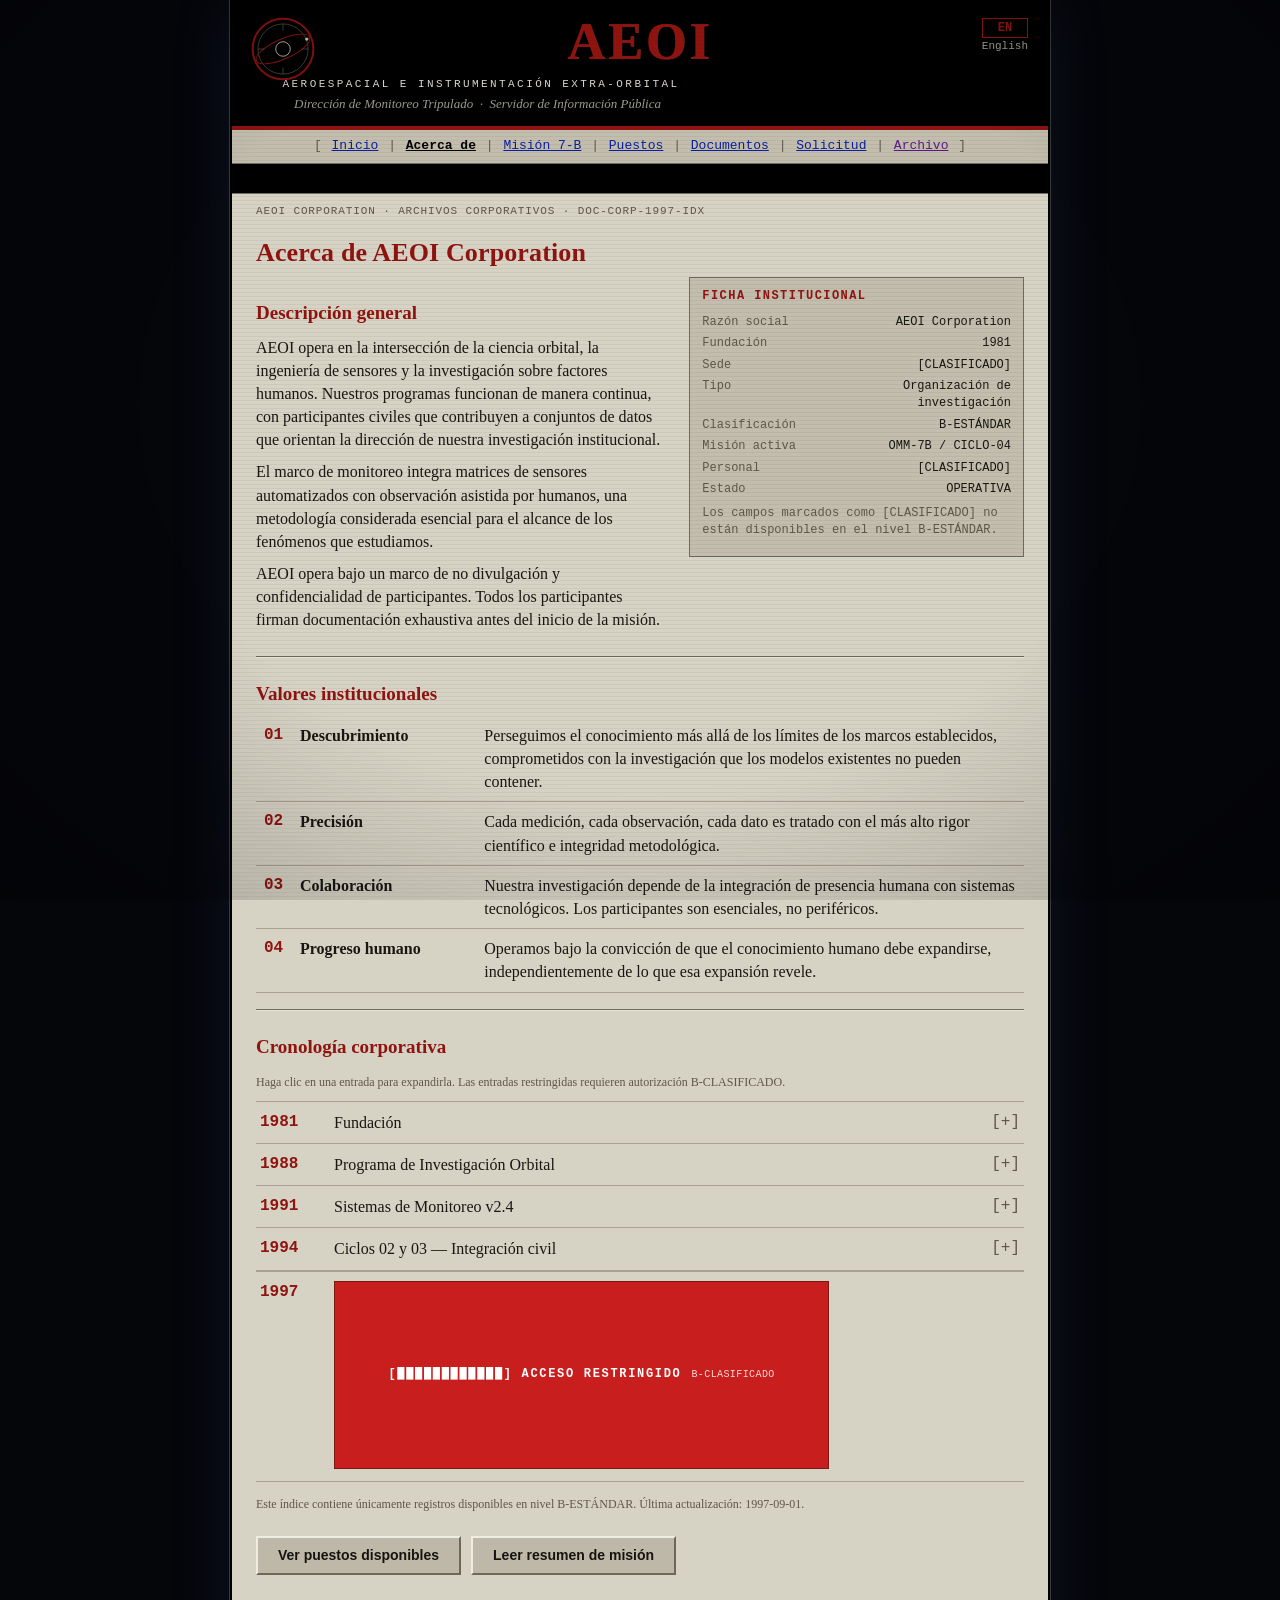
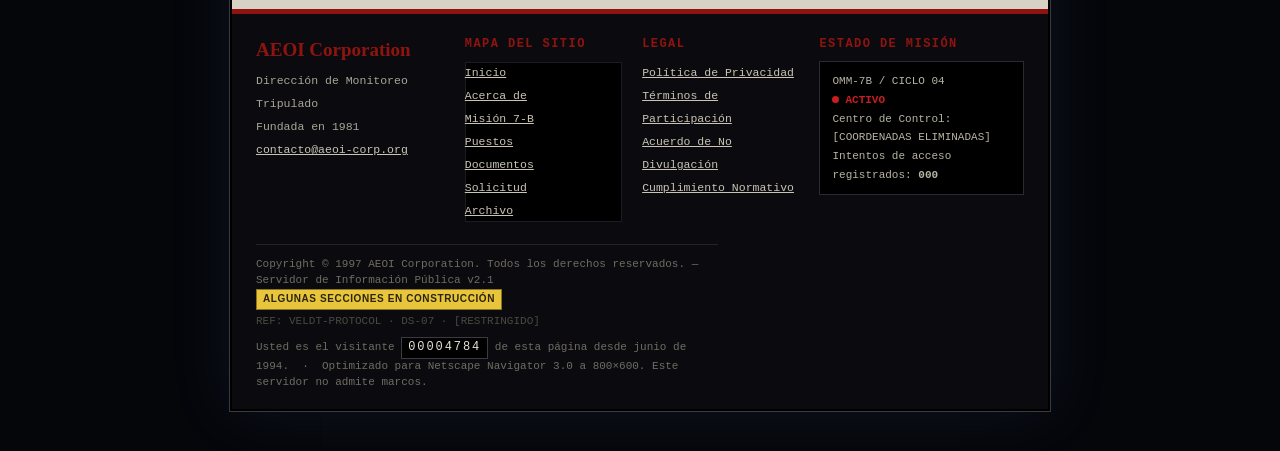
==== acerca.html @ 05a88777 "pagina aeoi" ====
<!DOCTYPE html>
<!--
  AEOI SERVIDOR DE INFORMACIÓN PÚBLICA
  raíz del documento: /public_html/acerca.html
  responsable: webmaster@aeoi-corp.org
  rev 4.2 — 01/09/97

  NOTA AL RESPONSABLE: el árbol /archive/ sigue siendo legible para todos.
  Debía retirarse con la rev 3.9. Nadie lo ha retirado.
  No lo retiren. — R.K.
-->
<html lang="es">
<head>
<meta charset="utf-8">
<meta name="viewport" content="width=device-width,initial-scale=1">
<title>AEOI — Acerca de AEOI Corporation</title>
<link rel="stylesheet" href="css/style.css">
</head>
<body>
<div id="glass"></div>

<div id="doc">

  <!-- ===================== CABECERA ===================== -->
  <div id="masthead">
    <div class="stars"></div>
    <svg id="seal" viewBox="0 0 100 100" aria-hidden="true">
      <circle cx="50" cy="50" r="46" fill="none" stroke="#8f1410" stroke-width="3"/>
      <circle cx="50" cy="50" r="38" fill="none" stroke="#6a6558" stroke-width="1"/>
      <ellipse cx="50" cy="50" rx="44" ry="15" fill="none" stroke="#8f1410"
               stroke-width="1.4" transform="rotate(-24 50 50)"/>
      <circle cx="50" cy="50" r="11" fill="none" stroke="#c8c3b4" stroke-width="1.4"/>
      <circle cx="86" cy="35" r="2.6" fill="#c8c3b4"/>
      <path d="M50 12 L50 22 M50 78 L50 88 M12 50 L22 50 M78 50 L88 50"
            stroke="#6a6558" stroke-width="1"/>
    </svg>
    <a id="lang" href="#" title="Versión en inglés"><b>EN</b>English</a>
    <h1 id="wordmark"><a href="index.html">AEOI</a></h1>
    <p id="expand">AEROESPACIAL E INSTRUMENTACIÓN EXTRA-ORBITAL</p>
    <p id="sub">Dirección de Monitoreo Tripulado &nbsp;·&nbsp; Servidor de Información Pública</p>
  </div>

  <!-- ===================== NAV ===================== -->
  <div id="nav">
    [ <a href="index.html">Inicio</a> |
      <a href="acerca.html">Acerca&nbsp;de</a> |
      <a href="mision.html">Misión&nbsp;7-B</a> |
      <a href="puestos.html">Puestos</a> |
      <a href="documentos.html">Documentos</a> |
      <a href="solicitud.html">Solicitud</a> |
      <a href="archivo.html" class="seen">Archivo</a> ]
  </div>

  <!-- ===================== ANUNCIOS ===================== -->
  <div id="announce"><span>
    <span class="new">*** NUEVO ***</span>
    &nbsp; CICLO DE RECLUTAMIENTO 04 ABIERTO — QUEDAN DOS (2) PLAZAS —
    CIERRE DE SOLICITUDES PRÓXIMO — CONSULTE PUESTOS PARA MÁS DETALLES &nbsp;&nbsp; ///
    &nbsp; AVISO DE PERSONAL: TODOS LOS PARTICIPANTES DEL CICLO 03 DEBEN PRESENTARSE A LA
    EVALUACIÓN POSTERIOR A LA MISIÓN. LA ASISTENCIA NO ES OPCIONAL. &nbsp;&nbsp; ///
    &nbsp; RESUMEN DE MISIÓN OMM-7B DISPONIBLE &nbsp;&nbsp; ///
  </span></div>

  <div class="pageid">AEOI Corporation · Archivos corporativos · DOC-CORP-1997-IDX</div>

  <div class="pad">

  <h2>Acerca de AEOI Corporation</h2>

  <div class="cols split">
    <div>
      <h3>Descripción general</h3>
      <p>
        AEOI opera en la intersección de la ciencia orbital, la ingeniería de sensores y la
        investigación sobre factores humanos. Nuestros programas funcionan de manera continua,
        con participantes civiles que contribuyen a conjuntos de datos que orientan la
        dirección de nuestra investigación institucional.
      </p>
      <p>
        El marco de monitoreo integra matrices de sensores automatizados con observación
        asistida por humanos, una metodología considerada esencial para el alcance de los
        fenómenos que estudiamos.
      </p>
      <p>
        AEOI opera bajo un marco de no divulgación y confidencialidad de participantes. Todos
        los participantes firman documentación exhaustiva antes del inicio de la misión.
      </p>
    </div>
    <div>
      <div class="ficha">
        <h4>Ficha institucional</h4>
        <dl>
          <dt>Razón social</dt><dd>AEOI Corporation</dd>
          <dt>Fundación</dt><dd>1981</dd>
          <dt>Sede</dt><dd><span class="cens" data-real="Base Ksite 4, Antártida">[CLASIFICADO]</span></dd>
          <dt>Tipo</dt><dd>Organización de investigación</dd>
          <dt>Clasificación</dt><dd>B-ESTÁNDAR</dd>
          <dt>Misión activa</dt><dd>OMM-7B / CICLO-04</dd>
          <dt>Personal</dt><dd><span class="cens" data-real="211 — 4 no localizados">[CLASIFICADO]</span></dd>
          <dt>Estado</dt><dd>OPERATIVA</dd>
        </dl>
        <p><small>Los campos marcados como [CLASIFICADO] no están disponibles en el nivel B-ESTÁNDAR.</small></p>
      </div>
    </div>
  </div>

  <hr>

  <h3>Valores institucionales</h3>
  <table class="vals">
    <tr><td class="n">01</td><td class="t">Descubrimiento</td><td>Perseguimos el conocimiento más allá de los límites de los marcos establecidos, comprometidos con la investigación que los modelos existentes no pueden contener.</td></tr>
    <tr><td class="n">02</td><td class="t">Precisión</td><td>Cada medición, cada observación, cada dato es tratado con el más alto rigor científico e integridad metodológica.</td></tr>
    <tr><td class="n">03</td><td class="t">Colaboración</td><td>Nuestra investigación depende de la integración de presencia humana con sistemas tecnológicos. Los participantes son esenciales, no periféricos.</td></tr>
    <tr><td class="n">04</td><td class="t">Progreso humano</td><td>Operamos bajo la convicción de que el conocimiento humano debe expandirse, independientemente de lo que esa expansión revele.</td></tr>
  </table>

  <hr>

  <h3>Cronología corporativa</h3>
  <p><small>Haga clic en una entrada para expandirla. Las entradas restringidas requieren autorización B-CLASIFICADO.</small></p>

  <details class="tl">
    <summary><span class="yr">1981</span><span>Fundación</span><span class="tg"></span></summary>
    <div class="tx">AEOI Corporation establecida. Mandato inicial de monitoreo orbital aprobado. Marco de investigación desarrollado en colaboración con asesores institucionales. Primer sitio de control en tierra operativo.</div>
  </details>
  <details class="tl">
    <summary><span class="yr">1988</span><span>Programa de Investigación Orbital</span><span class="tg"></span></summary>
    <div class="tx">Lanzamiento de la iniciativa de monitoreo OTB continuo. Primera cohorte civil integrada al protocolo de misión. Inicio de la recopilación de datos. Resultados considerados satisfactorios por la supervisión institucional.</div>
  </details>
  <details class="tl">
    <summary><span class="yr">1991</span><span>Sistemas de Monitoreo v2.4</span><span class="tg"></span></summary>
    <div class="tx">Despliegue de la matriz de sensores AEOI v2.4. Rango de observación extendido. Infraestructura de control en tierra ampliada a un segundo sitio. Clasificación: [UBICACIÓN ELIMINADA].</div>
  </details>
  <details class="tl">
    <summary><span class="yr">1994</span><span>Ciclos 02 y 03 — Integración civil</span><span class="tg"></span></summary>
    <div class="tx">Expansión del programa civil. Incorporación de nuevos operadores. Los datos de los Ciclos 02–03 están clasificados bajo la Cláusula 7 del Acuerdo de No Divulgación. Ver Apéndice D — distribución restringida. Evaluación posterior a la misión: <span class="rd" data-r="pendiente">&#9608;&#9608;&#9608;&#9608;&#9608;&#9608;&#9608;&#9608;&#9608;</span>.</div>
  </details>

  <!-- EGG 1: bloque 1997 — mantener presionado 2s -->
  <div class="tl y97">
    <span class="yr">1997</span>
    <div id="egg-1997" role="button" tabindex="0" aria-expanded="false" aria-label="Entrada 1997, acceso restringido. Mantenga presionado para intentar leer.">
      <div class="leak">
        <b>Proyecto DISSONANCE — Fase 1 completa.</b>
        &#9608;&#9608;&#9608;&#9608;&#9608;&#9608;&#9608;&#9608;&#9608;&#9608;&#9608;&#9608; Protocolo de adquisición de participantes aprobado
        para el Ciclo 04. Los sujetos del Ciclo 03 &#9608;&#9608;&#9608;&#9608;&#9608;&#9608;&#9608;&#9608;&#9608;&#9608;
        no &#9608;&#9608;&#9608;&#9608;&#9608;&#9608;. El Canal B &#9608;&#9608;&#9608;&#9608; respuesta a las 04:17.
        Los materiales públicos deben seguir describiendo &#9608;&#9608;&#9608;&#9608;&#9608;&#9608;&#9608;&#9608;&#9608;&#9608;&#9608;&#9608;&#9608;&#9608;.
        <span class="muted">[Archivo cifrado — recuperación parcial — Nivel de autorización 5 requerido]</span><br>
        <a href="#" id="leak-link">[Ver documento filtrado &rarr;]</a>
      </div>
      <span class="hint">MANTENGA PRESIONADO PARA SOLICITAR LECTURA</span>
      <div class="bar97" aria-hidden="true">
        [&#9608;&#9608;&#9608;&#9608;&#9608;&#9608;&#9608;&#9608;&#9608;&#9608;&#9608;&#9608;] ACCESO RESTRINGIDO
        <small>B-CLASIFICADO</small>
        <span class="progress97"></span>
      </div>
    </div>
  </div>

  <p><small>Este índice contiene únicamente registros disponibles en nivel B-ESTÁNDAR. Última actualización: 1997-09-01.</small></p>

  <p style="margin-top:18px">
    <a class="btn" href="puestos.html">Ver puestos disponibles</a>
    <a class="btn" href="mision.html">Leer resumen de misión</a>
  </p>

  </div><!-- /pad -->

  <!-- ===================== PIE ===================== -->
  <div id="foot">
    <div class="fcols">
      <div>
        <p class="brand">AEOI Corporation</p>
        <ul>
          <li>Dirección de Monitoreo Tripulado</li>
          <li>Fundada en 1981</li>
          <li><a href="solicitud.html">contacto@aeoi-corp.org</a></li>
        </ul>
      </div>
      <div class="fmap">
        <h4>Mapa del sitio</h4>
        <canvas id="eyes" aria-hidden="true"></canvas>
        <ul>
          <li><a href="index.html">Inicio</a></li>
          <li><a href="acerca.html">Acerca de</a></li>
          <li><a href="mision.html">Misión 7-B</a></li>
          <li><a href="puestos.html">Puestos</a></li>
          <li><a href="documentos.html">Documentos</a></li>
          <li><a href="solicitud.html">Solicitud</a></li>
          <li><a href="archivo.html">Archivo</a></li>
        </ul>
      </div>
      <div>
        <h4>Legal</h4>
        <ul>
          <li><a href="#" class="dead">Política de Privacidad</a></li>
          <li><a href="#" class="dead">Términos de Participación</a></li>
          <li><a href="#" class="dead">Acuerdo de No Divulgación</a></li>
          <li><a href="#" class="dead">Cumplimiento Normativo</a></li>
        </ul>
      </div>
      <div>
        <h4>Estado de misión</h4>
        <div class="statusbox">
          OMM-7B / CICLO 04<br>
          <span class="live">ACTIVO</span><br>
          Centro de Control:<br>
          <span class="cens" data-real="76°12'S 168°21'E">[COORDENADAS ELIMINADAS]</span><br>
          Intentos de acceso registrados: <b data-attempts>000</b>
        </div>
      </div>
    </div>
    <p class="copy">Copyright &copy; 1997 AEOI Corporation. Todos los derechos reservados. — Servidor de Información Pública v2.1
      &nbsp;<span class="construction">ALGUNAS SECCIONES EN CONSTRUCCIÓN</span></p>
    <p class="ref"><span class="cens" data-real="REF: VELDT-PROTOCOL · SUBJECT-CONTAINMENT-BREACH">REF: VELDT-PROTOCOL · DS-07 · [RESTRINGIDO]</span></p>
    <p class="vis">Usted es el visitante <span id="counter">00000000</span> de esta página desde junio de 1994.
      &nbsp;·&nbsp; Optimizado para Netscape Navigator 3.0 a 800&times;600. Este servidor no admite marcos.</p>
  </div>

</div><!-- /doc -->

<div id="toast" role="status"></div>
<div id="modal" role="dialog" aria-modal="true" aria-label="Documento filtrado">
  <div class="term">
    <a href="#" class="close" aria-label="Cerrar">[X] CERRAR</a>
    <div class="hdr">/archive/memo_ds07_frag.txt — RECUPERACIÓN 41% — DISTRIBUCIÓN NIVEL 5</div>
    MEMORANDO INTERNO<br>
    DE: &nbsp;&nbsp;&nbsp;Dir. R.K.<br>
    PARA: &nbsp;Supervisión OMM-7B<br>
    ASUNTO: Ciclo 03 — cierre / DISSONANCE F1<br>
    FECHA: &nbsp;1997-<span class="warn">&#9608;&#9608;-&#9608;&#9608;</span><br><br>
    1. La Fase 1 de DISSONANCE concluyó el 1994-11-04 a las 04:17 UTC. El Canal B respondió.
    Repito: <span class="warn">respondió</span>. La grabación de voz del operador se corta a las 04:18:20.<br><br>
    2. Ningún participante del Ciclo 03 completó la evaluación posterior a la misión.
    &#9608;&#9608;&#9608;&#9608;&#9608;&#9608;&#9608;&#9608;&#9608;&#9608;&#9608;&#9608;&#9608;&#9608;
    Ver subject_observation_log.txt (17.4M y creciendo).<br><br>
    3. Se aprueba el Protocolo de Adquisición de Participantes para el Ciclo 04. Los materiales
    públicos deben seguir describiendo el puesto como "monitoreo". No mencionar la Fase 04
    fuera de la sesión informativa.<br><br>
    4. Retirar el Suplemento B (TN-1997-047) del servidor público.
    &#9608;&#9608;&#9608;&#9608;&#9608;&#9608;&#9608;&#9608; no ha sido retirado. Nadie lo ha retirado.
    <span class="bad">No lo retiren.</span><br><br>
    5. <span class="bad">&#9608;&#9608;&#9608;&#9608;&#9608;&#9608;&#9608;&#9608;&#9608;&#9608;&#9608;&#9608;&#9608;&#9608;&#9608;&#9608;&#9608;&#9608;&#9608;&#9608;&#9608;&#9608;&#9608;&#9608;&#9608;&#9608;&#9608;&#9608; sigue acercándose.</span><br><br>
    — [FIN DEL FRAGMENTO RECUPERADO]<br>
    <span class="warn">ESTE INTENTO DE ACCESO HA SIDO REGISTRADO.</span><br>
    &gt;&nbsp;<span class="cur">&nbsp;</span>
  </div>
</div>

<script src="js/site.js"></script>
<script src="js/eggs.js"></script>
</body>
</html>
---- css/style.css ----
/* ============================================================
   AEOI SERVIDOR PÚBLICO — HOJA DE ESTILO
   sin webfonts. pilas del sistema. de eso se trata.
   ============================================================ */

:root{
  --void:#05060a;
  --paper:#d6d2c4;        /* manila envejecido, no blanco */
  --paper-dark:#c2bdad;
  --ink:#191712;
  --rule:#6e6a5c;
  --red:#8f1410;          /* rojo agencia, desteñido */
  --red-hot:#c81e1e;      /* rojo censura (eggs) */
  --link:#0a1f9c;
  --visited:#5a1a86;
  --phos:#37e05f;         /* fósforo */
  --phos-dim:#1c7a33;
  --ok:#2a7a2f;
}

*{box-sizing:border-box}
html{background:var(--void);scroll-behavior:smooth}

body{
  margin:0;padding:0 0 40px;
  font-family:"Times New Roman",Times,serif;
  font-size:16px;line-height:1.45;color:var(--ink);
  background-color:#05060a;
  background-image:
    radial-gradient(1px 1px at 17px 23px,#c9d4ff 40%,transparent 41%),
    radial-gradient(1px 1px at 83px 67px,#ffffff 40%,transparent 41%),
    radial-gradient(1px 1px at 131px 11px,#9fb0e8 40%,transparent 41%),
    radial-gradient(1px 1px at 47px 149px,#ffffff 40%,transparent 41%),
    radial-gradient(1px 1px at 168px 121px,#8ea0d4 40%,transparent 41%),
    radial-gradient(1px 1px at 5px 97px,#e8eeff 40%,transparent 41%);
  background-size:192px 192px;
}

/* --- vidrio CRT sobre todo ------------------------------- */
#glass{
  position:fixed;inset:0;pointer-events:none;z-index:9999;
  background:repeating-linear-gradient(to bottom,
    rgba(0,0,0,.045) 0px,rgba(0,0,0,.045) 1px,transparent 1px,transparent 4px);
}
#glass:after{
  content:"";position:absolute;inset:0;
  background:radial-gradient(ellipse at 50% 45%,
    transparent 55%,rgba(0,0,0,.14) 85%,rgba(0,0,0,.32) 100%);
}

/* --- el documento ---------------------------------------- */
#doc{
  width:820px;max-width:100%;margin:0 auto;
  background:var(--paper);
  border-left:2px solid #000;border-right:2px solid #000;border-bottom:2px solid #000;
  box-shadow:0 0 0 1px #3a3a3a,0 0 60px rgba(120,150,255,.10);
}
.pad{padding:0 24px}

/* --- cabecera -------------------------------------------- */
#masthead{
  background:#000;color:#fff;text-align:center;
  padding:16px 18px 12px;border-bottom:4px solid var(--red);
  position:relative;overflow:hidden;
}
#masthead .stars{
  position:absolute;inset:0;opacity:.55;
  background-image:
    radial-gradient(1px 1px at 30px 18px,#fff 40%,transparent 41%),
    radial-gradient(1px 1px at 110px 52px,#cdd8ff 40%,transparent 41%),
    radial-gradient(1px 1px at 200px 10px,#fff 40%,transparent 41%),
    radial-gradient(1px 1px at 260px 70px,#9fb0e8 40%,transparent 41%);
  background-size:300px 96px;
}
#wordmark{
  position:relative;font-family:"Times New Roman",Times,serif;
  font-weight:bold;font-size:52px;letter-spacing:.06em;color:var(--red);
  text-shadow:1px 0 0 rgba(255,80,60,.45);margin:0;line-height:1;
}
#wordmark a{color:inherit;text-decoration:none}
#wordmark a:hover{background:none}
#expand{
  position:relative;font-family:"Courier New",Courier,monospace;
  font-size:11px;letter-spacing:.22em;color:#dcd8cc;margin:9px 0 2px;
}
#sub{position:relative;font-size:13px;font-style:italic;color:#9d9a90;margin:0}
#seal{position:absolute;left:18px;top:16px;width:66px;height:66px;opacity:.92}
#lang{
  position:absolute;right:20px;top:18px;
  font-family:"Courier New",monospace;font-size:11px;line-height:1.2;
  color:#9d9a90;text-decoration:none;text-align:center;
}
#lang b{
  display:block;border:1px solid var(--red);color:var(--red);
  padding:2px 6px;margin-bottom:2px;font-size:12px;
}
#lang:hover{background:none;color:#dcd8cc}

/* --- nav ------------------------------------------------- */
#nav{
  position:sticky;top:0;z-index:50;
  background:var(--paper-dark);border-bottom:1px solid var(--rule);
  padding:7px 22px;font-family:"Courier New",Courier,monospace;
  font-size:13px;text-align:center;color:#5d5849;
}
#nav a{margin:0 2px}
#nav a.here{color:#000;font-weight:bold;background:none}

a{color:var(--link);text-decoration:underline}
a:visited{color:var(--visited)}
a:hover{background:#fffbc8;color:#000}
a:focus-visible{outline:2px solid #000;outline-offset:1px}
a.seen{color:var(--visited)}

/* --- franja de anuncios ---------------------------------- */
#announce{
  background:#000;color:#f4f0e2;
  font-family:"Courier New",Courier,monospace;font-size:12.5px;
  padding:5px 0;border-bottom:1px solid var(--rule);
  white-space:nowrap;overflow:hidden;
}
#announce span{display:inline-block;padding-left:100%;animation:crawl 38s linear infinite}
@keyframes crawl{to{transform:translateX(-100%)}}
.new{color:#ff3b2f;font-weight:bold;font-family:Arial,sans-serif;animation:blink 1.1s steps(1) infinite}
@keyframes blink{50%{opacity:0}}

/* --- identificador de página ----------------------------- */
.pageid{
  font-family:"Courier New",monospace;font-size:11px;letter-spacing:.08em;
  color:#5d5849;padding:10px 24px 0;text-transform:uppercase;
}

/* --- tipografía ------------------------------------------ */
h2{font-size:26px;color:var(--red);margin:14px 0 6px;letter-spacing:.005em;font-weight:bold}
h3{font-size:19px;margin:22px 0 4px;color:var(--red)}
h4{
  font-family:"Courier New",monospace;font-size:12px;letter-spacing:.12em;
  margin:18px 0 6px;color:#2c2822;text-transform:uppercase;
}
p{margin:.55em 0;max-width:70ch}
hr{border:0;border-top:1px solid var(--rule);border-bottom:1px solid #e6e2d4;margin:16px 0}
small{font-size:12px;color:#5d5849}
.mono{font-family:"Courier New",Courier,monospace}
.muted{color:#5d5849}
em.note{color:#4c4840}

ul.dot{list-style:none;padding-left:4px;margin:.5em 0}
ul.dot li{padding-left:18px;position:relative;margin:.22em 0;max-width:62ch}
ul.dot li:before{
  content:"";position:absolute;left:2px;top:.52em;width:7px;height:7px;
  background:var(--red);box-shadow:1px 1px 0 #7a7565;
}
ol.num{list-style:none;padding:0;margin:.5em 0;counter-reset:n}
ol.num li{counter-increment:n;padding-left:34px;position:relative;margin:.3em 0;max-width:62ch}
ol.num li:before{
  content:counter(n,decimal-leading-zero) ".";position:absolute;left:0;
  font-family:"Courier New",monospace;color:var(--red);font-weight:bold;
}

/* --- figura ---------------------------------------------- */
figure{margin:14px 0;text-align:center}
figure .frame{display:inline-block;border:2px inset #8b8677;background:#000;padding:2px;max-width:100%}
figcaption{font-size:11.5px;font-style:italic;color:#4c4840;margin-top:4px;max-width:56ch;margin-left:auto;margin-right:auto}
.dither{position:relative;display:block;line-height:0}
.dither:after{
  content:"";position:absolute;inset:0;
  background:repeating-linear-gradient(to bottom,rgba(0,0,0,.10) 0 1px,transparent 1px 2px);
}
.dither svg{max-width:100%;height:auto}
.broken{
  display:inline-block;border:2px inset #8b8677;background:var(--paper-dark);
  padding:10px 12px;font-family:Arial,sans-serif;font-size:11px;color:#4c4840;text-align:left;
}
.broken b{display:block;font-size:13px;color:#6d3030;margin-bottom:3px}

/* --- tablas de datos ------------------------------------- */
.tscroll{overflow-x:auto;margin:10px 0}
.tscroll table.data{margin:0}
table.data{
  border-collapse:collapse;width:100%;
  font-family:"Courier New",Courier,monospace;font-size:12.5px;margin:10px 0;
}
table.data th{
  background:#b3ae9d;text-align:left;padding:4px 7px;
  border:1px solid var(--rule);font-weight:bold;color:#231f19;
}
table.data td{padding:4px 7px;border:1px solid #a8a292;vertical-align:top}
table.data tr:nth-child(even) td{background:#cfcabb}
td.k{width:38%;color:#4c4840}
.lock{color:#7a1a14;font-weight:bold}
.open{color:var(--ok)}
table.data tr[data-restricted] td:first-child{cursor:not-allowed}
table.data tr[data-restricted]:hover td{background:#c9c2ad}

/* --- fichas / grids -------------------------------------- */
.stats{display:grid;grid-template-columns:repeat(3,1fr);gap:8px;margin:12px 0}
.stats div{
  border:1px solid var(--rule);background:var(--paper-dark);padding:8px 10px;
  font-family:"Courier New",monospace;font-size:12.5px;
}
.stats b{display:block;font-size:10px;letter-spacing:.12em;color:#5d5849;margin-bottom:3px}

.ficha{
  border:1px solid var(--rule);background:var(--paper-dark);padding:10px 12px;
  font-family:"Courier New",monospace;font-size:12px;
}
.ficha h4{margin:0 0 8px;color:var(--red)}
.ficha dl{margin:0;display:grid;grid-template-columns:auto 1fr;gap:4px 10px}
.ficha dt{color:#5d5849}
.ficha dd{margin:0;text-align:right}

.cols{display:flex;gap:24px;flex-wrap:wrap}
.cols>div{flex:1 1 300px;min-width:0}
.cols.split>div:first-child{flex:2 1 340px}

.box{
  border:1px solid var(--rule);background:var(--paper-dark);
  padding:10px 14px;margin:12px 0;
}
.box h4{margin-top:0}

table.vals{border-collapse:collapse;width:100%;margin:8px 0}
table.vals td{padding:8px 8px;border-bottom:1px solid #a8a292;vertical-align:top}
table.vals td.n{font-family:"Courier New",monospace;color:var(--red);font-weight:bold;width:36px}
table.vals td.t{font-weight:bold;width:24%}

/* --- puestos --------------------------------------------- */
.pos{border-top:1px solid var(--rule);padding-top:10px}
.pos .code{font-family:"Courier New",monospace;font-size:11px;color:#5d5849;letter-spacing:.08em}
.pos h3{margin:2px 0 0;font-family:Arial,Helvetica,sans-serif;font-size:16px;color:#2c2822;letter-spacing:.02em}
.pos .where{font-style:italic;color:#5d5849;margin:0 0 8px}

/* --- cronología ------------------------------------------ */
.tl{border-top:1px solid #a8a292}
.tl:last-of-type{border-bottom:1px solid #a8a292}
details.tl summary{
  list-style:none;cursor:pointer;display:grid;grid-template-columns:64px 1fr 34px;
  gap:10px;padding:9px 4px;align-items:center;
}
details.tl summary::-webkit-details-marker{display:none}
details.tl summary:hover{background:#cfcabb}
.tl .yr{font-family:"Courier New",monospace;font-weight:bold;color:var(--red)}
.tl .tg{font-family:"Courier New",monospace;color:#5d5849;text-align:right}
.tl .tg:before{content:"[+]"}
details[open].tl .tg:before{content:"[-]"}
details.tl .tx{padding:0 4px 12px 74px;max-width:66ch;color:#2c2822}
#tn summary{grid-template-columns:104px 1fr 34px}
#tn .tx{padding-left:4px}

/* --- terminal -------------------------------------------- */
.term{
  background:#020602;border:2px inset #4a4a42;padding:11px 13px;margin:14px 0;
  font-family:"Courier New",Courier,monospace;font-size:12.5px;color:var(--phos);
  line-height:1.5;text-shadow:0 0 5px rgba(55,224,95,.55);position:relative;overflow:hidden;
}
.term:after{
  content:"";position:absolute;inset:0;pointer-events:none;
  background:repeating-linear-gradient(to bottom,rgba(0,0,0,.30) 0 1px,transparent 1px 3px);
}
.term .hdr{color:var(--phos-dim);border-bottom:1px solid var(--phos-dim);padding-bottom:4px;margin-bottom:6px}
.term .warn{color:#ffd24a;text-shadow:0 0 5px rgba(255,210,74,.5)}
.term .bad{color:#ff5a4a;text-shadow:0 0 5px rgba(255,90,74,.5)}
.term a{color:var(--phos);position:relative;z-index:1}
.cur{background:var(--phos);color:#020602;animation:blink 1s steps(1) infinite}

/* --- redacción (hover filtra) ---------------------------- */
.rd{
  background:#191712;color:#191712;padding:0 2px;cursor:help;
  font-family:"Courier New",monospace;user-select:none;
}
.rd:hover{background:#3d2f2c;color:#a08d86}
.bar{background:#191712;color:#191712;padding:0 2px;font-family:"Courier New",monospace}

/* --- botón 90s ------------------------------------------- */
.btn{
  display:inline-block;font-family:Arial,Helvetica,sans-serif;font-size:14px;
  font-weight:bold;color:#161310;text-decoration:none;background:#bdb8a7;
  border-top:2px solid #efece1;border-left:2px solid #efece1;
  border-right:2px solid #6d6858;border-bottom:2px solid #6d6858;
  padding:7px 20px;margin:4px 6px 4px 0;cursor:pointer;
}
.btn:hover{background:#cfcabb;color:#161310}
.btn:active{
  border-top-color:#6d6858;border-left-color:#6d6858;
  border-right-color:#efece1;border-bottom-color:#efece1;
}
.btn.primary{background:var(--red);color:#fff;border-color:#c9483f #4e0b08 #4e0b08 #c9483f}
.btn.primary:hover{background:#a51913;color:#fff}

/* --- formulario ------------------------------------------ */
form fieldset{border:1px solid var(--rule);padding:10px 14px 14px;margin:14px 0}
form legend{
  font-family:"Courier New",monospace;font-size:11.5px;letter-spacing:.1em;
  color:var(--red);font-weight:bold;padding:0 6px;
}
.fgrid{display:grid;grid-template-columns:1fr 1fr;gap:12px 18px}
.field{display:flex;flex-direction:column;gap:3px}
.field.full{grid-column:1/-1}
label.lbl{font-family:"Courier New",monospace;font-size:10.5px;letter-spacing:.08em;color:#5d5849;text-transform:uppercase}
input[type=text],input[type=email],input[type=number],input[type=tel],textarea,select{
  font-family:"Courier New",monospace;font-size:13px;color:var(--ink);
  background:#e6e2d4;border:2px inset #8b8677;padding:5px 7px;width:100%;
}
textarea{min-height:90px;resize:vertical}
input:focus,textarea:focus{outline:2px solid var(--red);outline-offset:0}
.choice{display:flex;gap:16px;flex-wrap:wrap}
.choice label{display:flex;align-items:center;gap:6px;font-size:14px;cursor:pointer}
.poscard{
  display:block;border:1px solid var(--rule);background:var(--paper-dark);padding:8px 10px;cursor:pointer;
}
.poscard input{margin-right:6px}
.poscard b{display:block}
.poscard small{font-family:"Courier New",monospace}
.poscard:has(input:checked){outline:2px solid var(--red)}
.agree{display:flex;gap:8px;align-items:flex-start;margin:8px 0;font-size:14px;max-width:70ch}
.agree input{margin-top:4px}
.ferr{color:var(--red-hot);font-family:"Courier New",monospace;font-size:12px;margin:8px 0;display:none}
.ferr.show{display:block}

/* --- pie ------------------------------------------------- */
#foot{
  background:#0b0b0f;color:#a9a597;border-top:5px solid var(--red);
  margin-top:30px;padding:22px 24px 18px;font-size:12px;
}
.fcols{display:grid;grid-template-columns:1.2fr 1fr 1fr 1.3fr;gap:20px}
#foot h4{color:var(--red);margin:0 0 8px}
#foot .brand{font-size:19px;font-weight:bold;color:var(--red);margin:0 0 6px}
#foot a{color:#c9c4b4}
#foot a:hover{background:#2a2a30;color:#fff}
#foot ul{list-style:none;padding:0;margin:0;font-family:"Courier New",monospace;font-size:11.5px;line-height:2}
.fmap{position:relative;min-height:120px}
.fmap ul{position:relative;z-index:1;padding:6px 8px}
.fmap ul a{color:#8f8b7d}
.fmap ul a:hover{background:none;color:#fff}
#eyes{
  position:absolute;left:0;top:26px;width:100%;height:calc(100% - 26px);
  display:block;background:#000;border:1px solid #1c1c22;
}
.statusbox{
  background:#000;border:1px solid #2a2a30;padding:10px 12px;
  font-family:"Courier New",monospace;font-size:11px;line-height:1.7;color:#b7b3a4;
}
.statusbox .live{color:var(--red-hot);font-weight:bold}
.statusbox .live:before{
  content:"";display:inline-block;width:7px;height:7px;border-radius:50%;
  background:var(--red-hot);margin-right:6px;animation:blink 1.4s steps(1) infinite;
}
#foot .copy{
  margin:22px 0 4px;padding-top:12px;border-top:1px solid #23232a;
  font-family:"Courier New",monospace;font-size:11px;color:#6f6c62;
}
#foot .ref{font-family:"Courier New",monospace;font-size:11px;color:#4a4840;margin:2px 0}
#foot .vis{font-family:"Courier New",monospace;font-size:11px;color:#6f6c62;margin:8px 0 0}
#counter{
  display:inline-block;background:#000;color:#e8e4d6;font-family:"Courier New",monospace;
  font-size:12px;letter-spacing:.16em;padding:1px 6px;border:1px solid #3a3a42;
}
.construction{
  display:inline-block;background:#e8c53a;color:#2a2410;font-family:Arial,sans-serif;
  font-size:10px;font-weight:bold;padding:2px 6px;border:1px solid #8a7520;letter-spacing:.06em;
}

/* --- toast ----------------------------------------------- */
#toast{
  position:fixed;left:50%;bottom:28px;transform:translateX(-50%);z-index:10000;
  background:#000;color:#ff5a4a;border:1px solid var(--red-hot);
  font-family:"Courier New",monospace;font-size:12.5px;letter-spacing:.06em;
  padding:9px 16px;box-shadow:0 0 18px rgba(200,30,30,.35);
  opacity:0;pointer-events:none;transition:opacity .25s;white-space:nowrap;max-width:92vw;
}
#toast.on{opacity:1}
#toast.ok{color:var(--phos);border-color:var(--phos-dim);box-shadow:0 0 18px rgba(55,224,95,.25)}
#toast.shake{animation:shake .32s linear 2}
@keyframes shake{
  0%,100%{transform:translateX(-50%)}
  25%{transform:translateX(calc(-50% - 3px))}
  75%{transform:translateX(calc(-50% + 3px))}
}

/* ============================================================
   EASTER EGGS
   ============================================================ */

/* --- Egg 1: bloque 1997 (long-press) --------------------- */
.tl.y97{display:grid;grid-template-columns:64px 1fr;gap:10px;padding:9px 4px 12px;align-items:start}
#egg-1997{
  position:relative;display:block;padding:8px 10px;
  font-family:"Courier New",monospace;font-size:12.5px;line-height:1.6;
  cursor:pointer;user-select:none;-webkit-user-select:none;touch-action:none;
  border:1px solid #7a1a14;background:#cfcabb;color:#2c2822;max-width:66ch;
}
#egg-1997 .bar97{
  position:absolute;inset:0;background:var(--red-hot);color:#fff;
  display:flex;align-items:center;justify-content:center;gap:10px;
  font-weight:bold;letter-spacing:.14em;font-size:12px;
  transition:opacity .4s ease-out,filter .2s;
}
#egg-1997 .bar97 small{color:#ffd8d5;font-size:10px;letter-spacing:.04em;font-weight:normal}
#egg-1997.pressing .bar97{filter:brightness(1.3);animation:glitch-shake .08s steps(2) infinite}
#egg-1997.revealed .bar97{opacity:.12;pointer-events:none;animation:none}
#egg-1997 .leak{opacity:0;transition:opacity .4s .1s}
#egg-1997.revealed .leak{opacity:1}
#egg-1997 .leak a{display:inline-block;margin-top:6px;font-weight:bold;position:relative;z-index:2}
#egg-1997 .hint{display:block;font-size:10.5px;color:#5d5849;margin-top:8px;letter-spacing:.04em}
#egg-1997.revealed .hint{display:none}
@keyframes glitch-shake{
  0%{transform:translateX(-2px)}
  50%{transform:translateX(2px)}
  100%{transform:translateX(-1px)}
}
.progress97{
  position:absolute;left:0;bottom:0;height:3px;width:0;background:#fff;opacity:.85;
  transition:width .05s linear;
}
#egg-1997.pressing .progress97{width:100%;transition:width 2s linear}
#egg-1997.revealed .progress97{display:none}

/* modal documento filtrado */
#modal{
  position:fixed;inset:0;z-index:10001;background:rgba(0,0,0,.78);
  display:none;align-items:center;justify-content:center;padding:20px;
}
#modal.on{display:flex}
#modal .term{width:640px;max-width:100%;max-height:86vh;overflow:auto;margin:0}
#modal .close{float:right;color:var(--phos);cursor:pointer;text-decoration:none;font-weight:bold}

/* --- Egg 2: celdas redactadas (selección revela) --------- */
.redacted-cell{
  background:#000;color:#000;
  user-select:text;-webkit-user-select:text;cursor:text;
  padding:0 3px;box-decoration-break:clone;-webkit-box-decoration-break:clone;
}
.redacted-cell::selection{color:#fff;background:#1a1a1a}
.redacted-cell::-moz-selection{color:#fff;background:#1a1a1a}
.draghint{
  display:flex;align-items:center;gap:8px;margin:6px 0 2px;
  font-family:"Courier New",monospace;font-size:11px;color:#5d5849;
}
.draghint svg{flex:none}
.egg2tip{
  background:#000;color:#f4f0e2;font-family:"Courier New",monospace;font-size:11.5px;
  padding:7px 10px;margin:8px 0;border-left:3px solid var(--red-hot);
}

/* --- Egg 3: acceso denegado (glitch) --------------------- */
.glitch{animation:glitch .4s ease-in-out 1;display:inline-block}
@keyframes glitch{
  0%{transform:skewX(0);filter:none}
  15%{transform:skewX(-8deg) translateX(-2px);filter:blur(.6px);text-shadow:2px 0 #ff2a2a,-2px 0 #2ad4ff}
  30%{transform:skewX(6deg) translateX(2px);filter:none;text-shadow:-2px 0 #ff2a2a,2px 0 #2ad4ff}
  45%{transform:skewX(-3deg);filter:blur(.4px);text-shadow:1px 0 #ff2a2a}
  60%{transform:skewX(2deg) translateX(-1px);text-shadow:none}
  100%{transform:none;filter:none;text-shadow:none}
}

/* --- Egg 4: censura activa ------------------------------- */
.cens{
  position:relative;cursor:pointer;user-select:none;-webkit-user-select:none;
  touch-action:manipulation;transition:color .2s,opacity .2s;
  font-family:"Courier New",monospace;
}
.cens.flash-active{color:var(--red-hot);animation:censflash .26s ease-in-out 1}
@keyframes censflash{
  0%{opacity:.1}50%{opacity:.9}100%{opacity:1}
}
.cens.holding{color:var(--red-hot);opacity:.7}
.cens.revealed{color:var(--red-hot);opacity:1;text-shadow:0 0 6px rgba(200,30,30,.5);letter-spacing:.02em}
.cens.static{border:1px dashed var(--red-hot);padding:0 3px}

/* --- Egg 5: ojos en el mapa (canvas) --------------------- */
/* estilos del canvas en #eyes arriba */

/* --- responsive ------------------------------------------ */
@media (max-width:720px){
  #wordmark{font-size:36px}
  #seal{display:none}
  #lang{right:12px;top:12px}
  .pad{padding:0 14px}
  .pageid{padding:10px 14px 0}
  .stats{grid-template-columns:1fr 1fr}
  .fgrid{grid-template-columns:1fr}
  .fcols{grid-template-columns:1fr 1fr}
  .fmap{min-height:110px}
  details.tl summary{grid-template-columns:52px 1fr 30px}
  details.tl .tx{padding-left:4px}
  .tl.y97{grid-template-columns:52px 1fr}
  #foot{padding:18px 14px}
  table.data{font-size:11.5px}
}
@media (max-width:460px){
  .fcols{grid-template-columns:1fr}
  .stats{grid-template-columns:1fr}
}
/* movimiento reducido: la clase la pone site.js según prefers-reduced-motion
   (o el override ?motion=full|reduce para pruebas) */
html.motion-reduce #announce span{animation:none;padding-left:0}
html.motion-reduce .new,html.motion-reduce .cur,html.motion-reduce .statusbox .live:before{animation:none}
html.motion-reduce #egg-1997.pressing .bar97{animation:none}
html.motion-reduce .glitch{animation:none;opacity:.5}
html.motion-reduce #toast.shake{animation:none}
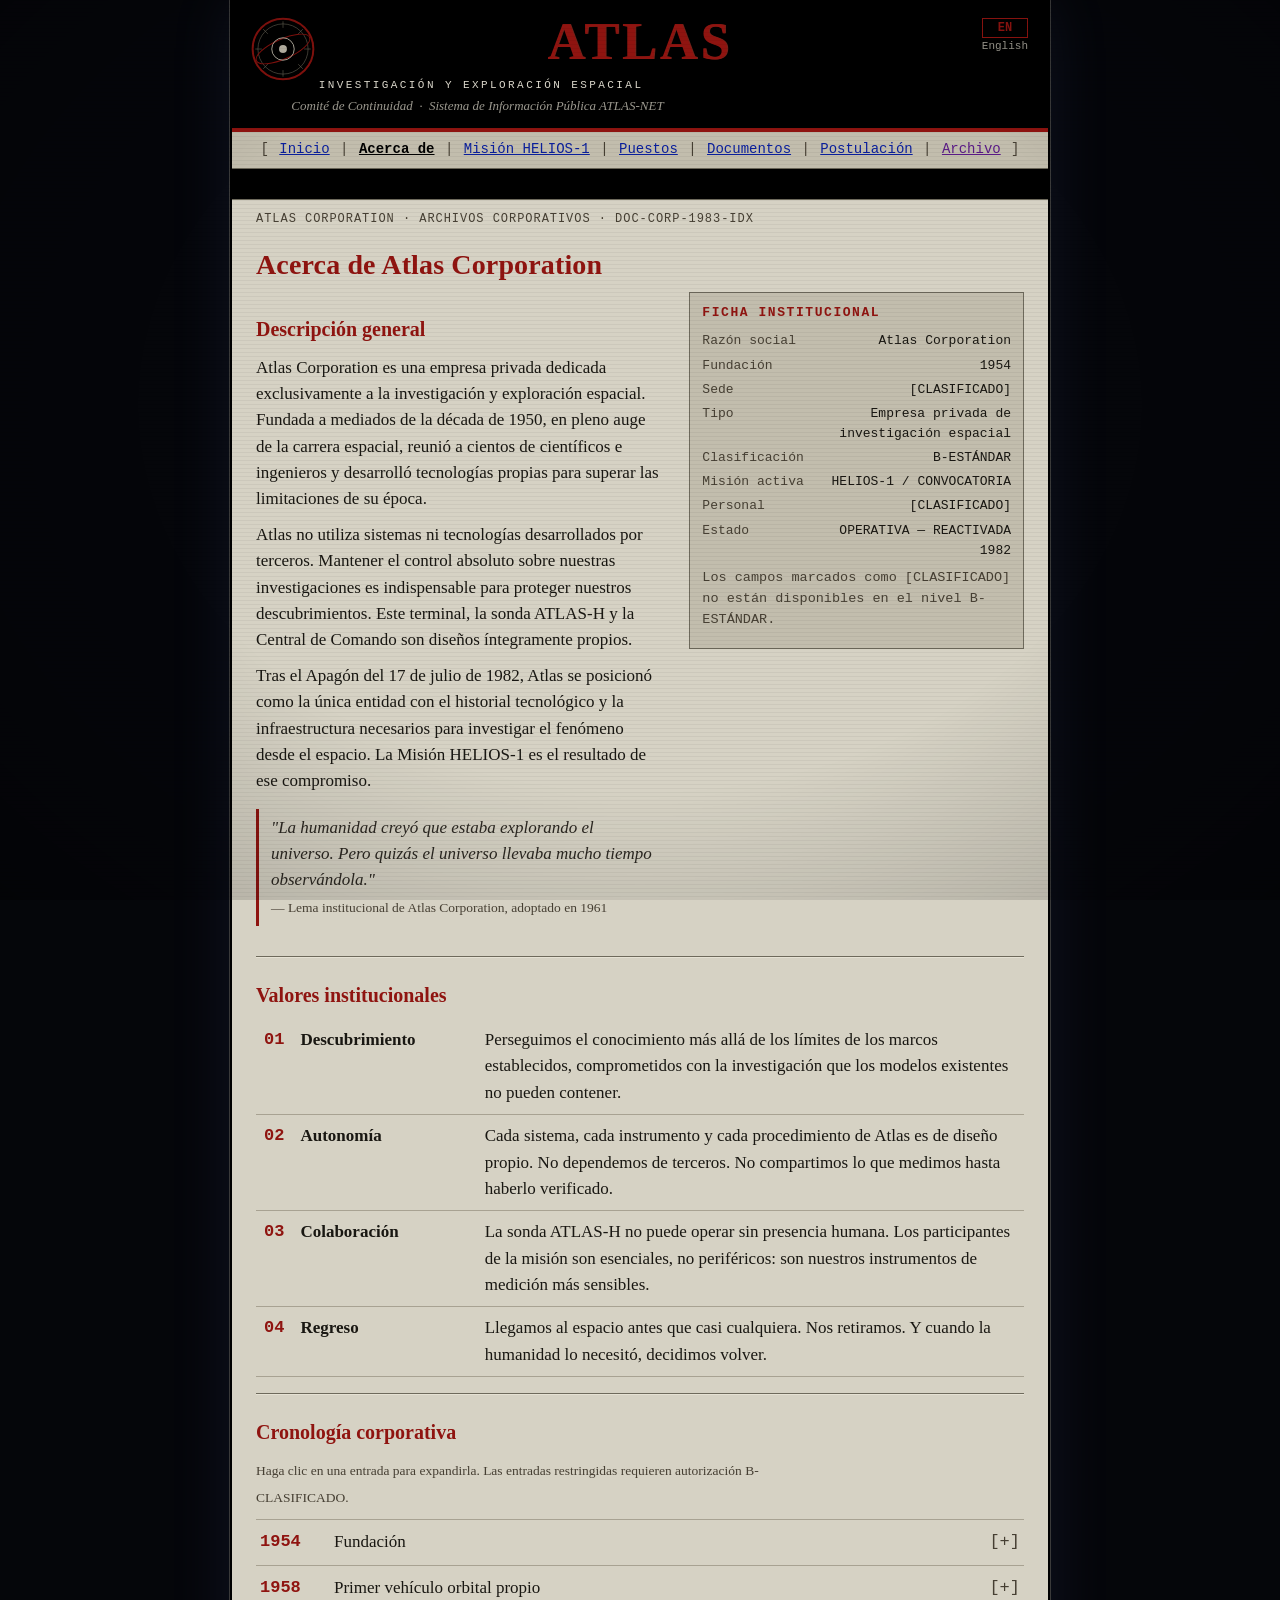
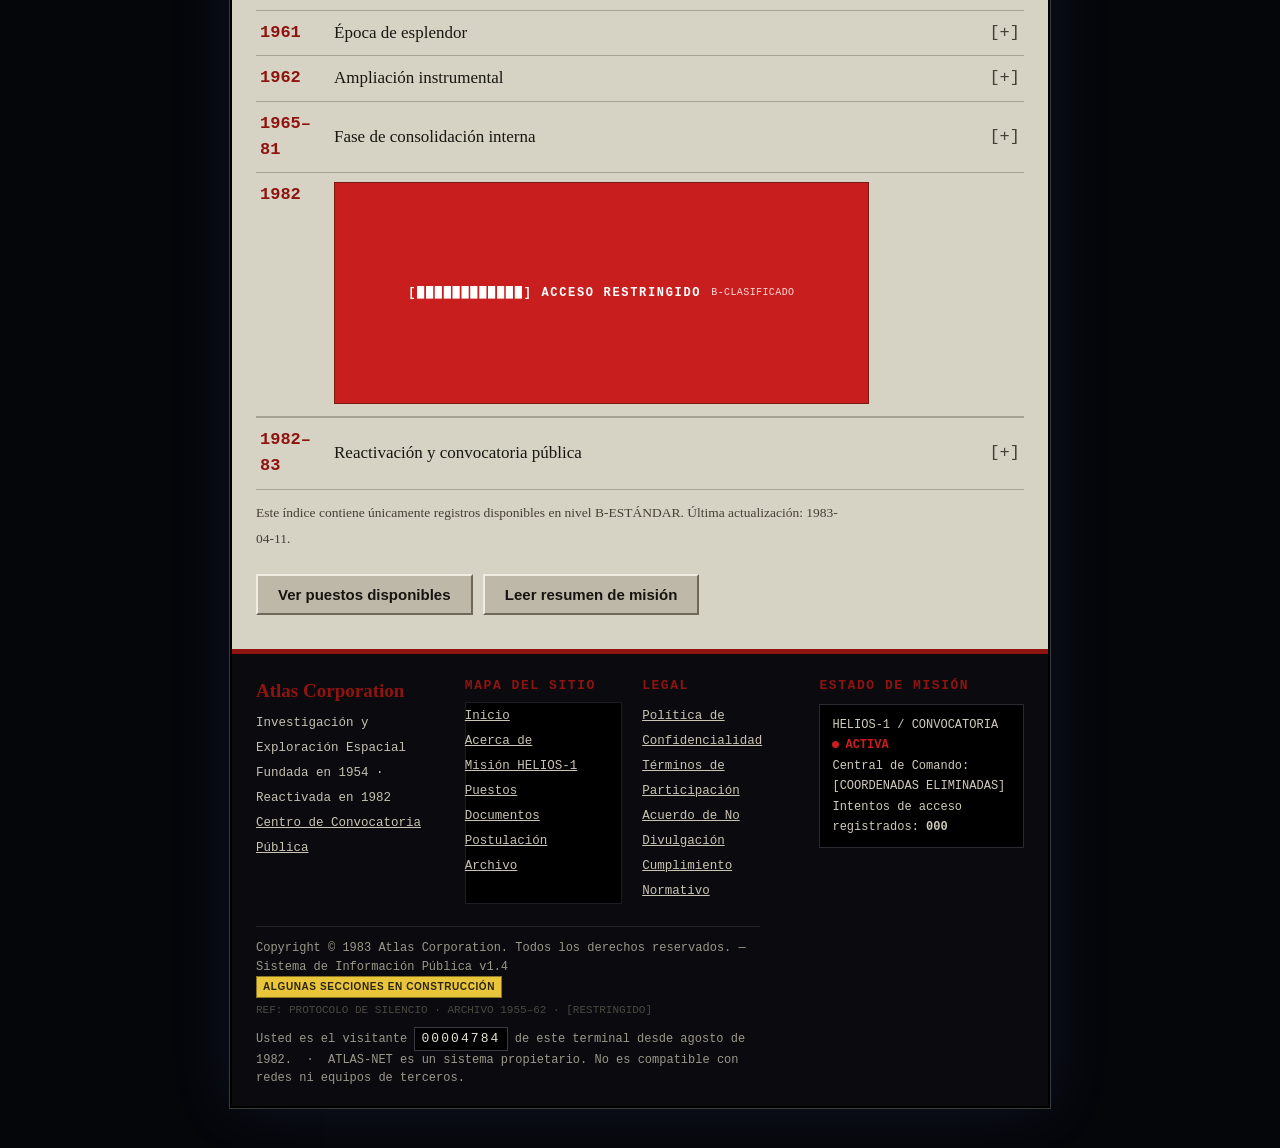
==== commit c8074a2c: "datos narrativos corregidos" ====
--- a/acerca.html
+++ b/acerca.html
@@ -1,19 +1,19 @@
 <!DOCTYPE html>
 <!--
-  AEOI SERVIDOR DE INFORMACIÓN PÚBLICA
-  raíz del documento: /public_html/acerca.html
-  responsable: webmaster@aeoi-corp.org
-  rev 4.2 — 01/09/97
+  ATLAS CORPORATION — SISTEMA DE INFORMACIÓN PÚBLICA (ATLAS-NET)
+  raíz del documento: /public/acerca.html
+  responsable: administración de terminales · Complejo Meridian
+  rev 1.4 — 11/04/83
 
   NOTA AL RESPONSABLE: el árbol /archive/ sigue siendo legible para todos.
-  Debía retirarse con la rev 3.9. Nadie lo ha retirado.
-  No lo retiren. — R.K.
+  Debía retirarse con la rev 1.2. Nadie lo ha retirado.
+  No lo retiren. — A.R.
 -->
 <html lang="es">
 <head>
 <meta charset="utf-8">
 <meta name="viewport" content="width=device-width,initial-scale=1">
-<title>AEOI — Acerca de AEOI Corporation</title>
+<title>Atlas Corporation — Acerca de Atlas</title>
 <link rel="stylesheet" href="css/style.css">
 </head>
 <body>
@@ -29,75 +29,82 @@
       <circle cx="50" cy="50" r="38" fill="none" stroke="#6a6558" stroke-width="1"/>
       <ellipse cx="50" cy="50" rx="44" ry="15" fill="none" stroke="#8f1410"
                stroke-width="1.4" transform="rotate(-24 50 50)"/>
-      <circle cx="50" cy="50" r="11" fill="none" stroke="#c8c3b4" stroke-width="1.4"/>
-      <circle cx="86" cy="35" r="2.6" fill="#c8c3b4"/>
-      <path d="M50 12 L50 22 M50 78 L50 88 M12 50 L22 50 M78 50 L88 50"
+      <circle cx="50" cy="50" r="17" fill="none" stroke="#c8c3b4" stroke-width="1.4"/>
+      <circle cx="50" cy="50" r="6" fill="#c8c3b4"/>
+      <path d="M50 8 L50 18 M50 82 L50 92 M8 50 L18 50 M82 50 L92 50 M20 20 L27 27 M80 80 L73 73 M80 20 L73 27 M20 80 L27 73"
             stroke="#6a6558" stroke-width="1"/>
     </svg>
     <a id="lang" href="#" title="Versión en inglés"><b>EN</b>English</a>
-    <h1 id="wordmark"><a href="index.html">AEOI</a></h1>
-    <p id="expand">AEROESPACIAL E INSTRUMENTACIÓN EXTRA-ORBITAL</p>
-    <p id="sub">Dirección de Monitoreo Tripulado &nbsp;·&nbsp; Servidor de Información Pública</p>
+    <h1 id="wordmark"><a href="index.html">ATLAS</a></h1>
+    <p id="expand">INVESTIGACIÓN Y EXPLORACIÓN ESPACIAL</p>
+    <p id="sub">Comité de Continuidad &nbsp;·&nbsp; Sistema de Información Pública ATLAS-NET</p>
   </div>
 
   <!-- ===================== NAV ===================== -->
   <div id="nav">
     [ <a href="index.html">Inicio</a> |
       <a href="acerca.html">Acerca&nbsp;de</a> |
-      <a href="mision.html">Misión&nbsp;7-B</a> |
+      <a href="mision.html">Misión&nbsp;HELIOS-1</a> |
       <a href="puestos.html">Puestos</a> |
       <a href="documentos.html">Documentos</a> |
-      <a href="solicitud.html">Solicitud</a> |
+      <a href="solicitud.html">Postulación</a> |
       <a href="archivo.html" class="seen">Archivo</a> ]
   </div>
 
   <!-- ===================== ANUNCIOS ===================== -->
   <div id="announce"><span>
     <span class="new">*** NUEVO ***</span>
-    &nbsp; CICLO DE RECLUTAMIENTO 04 ABIERTO — QUEDAN DOS (2) PLAZAS —
-    CIERRE DE SOLICITUDES PRÓXIMO — CONSULTE PUESTOS PARA MÁS DETALLES &nbsp;&nbsp; ///
-    &nbsp; AVISO DE PERSONAL: TODOS LOS PARTICIPANTES DEL CICLO 03 DEBEN PRESENTARSE A LA
-    EVALUACIÓN POSTERIOR A LA MISIÓN. LA ASISTENCIA NO ES OPCIONAL. &nbsp;&nbsp; ///
-    &nbsp; RESUMEN DE MISIÓN OMM-7B DISPONIBLE &nbsp;&nbsp; ///
+    &nbsp; CONVOCATORIA PÚBLICA ABIERTA — DOS (2) PUESTOS: ASTRONAUTA / OPERADOR EN TIERRA —
+    CIERRE DE POSTULACIONES PRÓXIMO — CONSULTE PUESTOS PARA MÁS DETALLES &nbsp;&nbsp; ///
+    &nbsp; AVISO: LA ENTREVISTA DE EVALUACIÓN (PROTOCOLO DE INVESTIGACIÓN — APAGÓN) ES OBLIGATORIA
+    ANTES DE POSTULARSE. LOS RESULTADOS SON PROCESADOS POR EL EQUIPO TÉCNICO. &nbsp;&nbsp; ///
+    &nbsp; ALINEACIÓN LUNAR CONFIRMADA — VENTANA DE LANZAMIENTO HELIOS-1 RESERVADA &nbsp;&nbsp; ///
   </span></div>
 
-  <div class="pageid">AEOI Corporation · Archivos corporativos · DOC-CORP-1997-IDX</div>
+  <div class="pageid">Atlas Corporation · Archivos corporativos · DOC-CORP-1983-IDX</div>
 
   <div class="pad">
 
-  <h2>Acerca de AEOI Corporation</h2>
+  <h2>Acerca de Atlas Corporation</h2>
 
   <div class="cols split">
     <div>
       <h3>Descripción general</h3>
       <p>
-        AEOI opera en la intersección de la ciencia orbital, la ingeniería de sensores y la
-        investigación sobre factores humanos. Nuestros programas funcionan de manera continua,
-        con participantes civiles que contribuyen a conjuntos de datos que orientan la
-        dirección de nuestra investigación institucional.
+        Atlas Corporation es una empresa privada dedicada exclusivamente a la investigación y
+        exploración espacial. Fundada a mediados de la década de 1950, en pleno auge de la
+        carrera espacial, reunió a cientos de científicos e ingenieros y desarrolló tecnologías
+        propias para superar las limitaciones de su época.
       </p>
       <p>
-        El marco de monitoreo integra matrices de sensores automatizados con observación
-        asistida por humanos, una metodología considerada esencial para el alcance de los
-        fenómenos que estudiamos.
+        Atlas no utiliza sistemas ni tecnologías desarrollados por terceros. Mantener el
+        control absoluto sobre nuestras investigaciones es indispensable para proteger
+        nuestros descubrimientos. Este terminal, la sonda ATLAS-H y la Central de Comando
+        son diseños íntegramente propios.
       </p>
       <p>
-        AEOI opera bajo un marco de no divulgación y confidencialidad de participantes. Todos
-        los participantes firman documentación exhaustiva antes del inicio de la misión.
+        Tras el Apagón del 17 de julio de 1982, Atlas se posicionó como la única entidad con
+        el historial tecnológico y la infraestructura necesarios para investigar el fenómeno
+        desde el espacio. La Misión HELIOS-1 es el resultado de ese compromiso.
+      </p>
+      <p class="quote">
+        "La humanidad creyó que estaba explorando el universo. Pero quizás el universo
+        llevaba mucho tiempo observándola."<br>
+        <small>— Lema institucional de Atlas Corporation, adoptado en 1961</small>
       </p>
     </div>
     <div>
       <div class="ficha">
         <h4>Ficha institucional</h4>
         <dl>
-          <dt>Razón social</dt><dd>AEOI Corporation</dd>
-          <dt>Fundación</dt><dd>1981</dd>
-          <dt>Sede</dt><dd><span class="cens" data-real="Base Ksite 4, Antártida">[CLASIFICADO]</span></dd>
-          <dt>Tipo</dt><dd>Organización de investigación</dd>
+          <dt>Razón social</dt><dd>Atlas Corporation</dd>
+          <dt>Fundación</dt><dd>1954</dd>
+          <dt>Sede</dt><dd><span class="cens" data-real="Complejo Meridian, Territorio Occidental">[CLASIFICADO]</span></dd>
+          <dt>Tipo</dt><dd>Empresa privada de investigación espacial</dd>
           <dt>Clasificación</dt><dd>B-ESTÁNDAR</dd>
-          <dt>Misión activa</dt><dd>OMM-7B / CICLO-04</dd>
-          <dt>Personal</dt><dd><span class="cens" data-real="211 — 4 no localizados">[CLASIFICADO]</span></dd>
-          <dt>Estado</dt><dd>OPERATIVA</dd>
+          <dt>Misión activa</dt><dd>HELIOS-1 / CONVOCATORIA</dd>
+          <dt>Personal</dt><dd><span class="cens" data-real="38 — de 400+ en 1964">[CLASIFICADO]</span></dd>
+          <dt>Estado</dt><dd>OPERATIVA — REACTIVADA 1982</dd>
         </dl>
         <p><small>Los campos marcados como [CLASIFICADO] no están disponibles en el nivel B-ESTÁNDAR.</small></p>
       </div>
@@ -109,9 +116,9 @@
   <h3>Valores institucionales</h3>
   <table class="vals">
     <tr><td class="n">01</td><td class="t">Descubrimiento</td><td>Perseguimos el conocimiento más allá de los límites de los marcos establecidos, comprometidos con la investigación que los modelos existentes no pueden contener.</td></tr>
-    <tr><td class="n">02</td><td class="t">Precisión</td><td>Cada medición, cada observación, cada dato es tratado con el más alto rigor científico e integridad metodológica.</td></tr>
-    <tr><td class="n">03</td><td class="t">Colaboración</td><td>Nuestra investigación depende de la integración de presencia humana con sistemas tecnológicos. Los participantes son esenciales, no periféricos.</td></tr>
-    <tr><td class="n">04</td><td class="t">Progreso humano</td><td>Operamos bajo la convicción de que el conocimiento humano debe expandirse, independientemente de lo que esa expansión revele.</td></tr>
+    <tr><td class="n">02</td><td class="t">Autonomía</td><td>Cada sistema, cada instrumento y cada procedimiento de Atlas es de diseño propio. No dependemos de terceros. No compartimos lo que medimos hasta haberlo verificado.</td></tr>
+    <tr><td class="n">03</td><td class="t">Colaboración</td><td>La sonda ATLAS-H no puede operar sin presencia humana. Los participantes de la misión son esenciales, no periféricos: son nuestros instrumentos de medición más sensibles.</td></tr>
+    <tr><td class="n">04</td><td class="t">Regreso</td><td>Llegamos al espacio antes que casi cualquiera. Nos retiramos. Y cuando la humanidad lo necesitó, decidimos volver.</td></tr>
   </table>
 
   <hr>
@@ -120,45 +127,53 @@
   <p><small>Haga clic en una entrada para expandirla. Las entradas restringidas requieren autorización B-CLASIFICADO.</small></p>
 
   <details class="tl">
-    <summary><span class="yr">1981</span><span>Fundación</span><span class="tg"></span></summary>
-    <div class="tx">AEOI Corporation establecida. Mandato inicial de monitoreo orbital aprobado. Marco de investigación desarrollado en colaboración con asesores institucionales. Primer sitio de control en tierra operativo.</div>
-  </details>
-  <details class="tl">
-    <summary><span class="yr">1988</span><span>Programa de Investigación Orbital</span><span class="tg"></span></summary>
-    <div class="tx">Lanzamiento de la iniciativa de monitoreo OTB continuo. Primera cohorte civil integrada al protocolo de misión. Inicio de la recopilación de datos. Resultados considerados satisfactorios por la supervisión institucional.</div>
-  </details>
-  <details class="tl">
-    <summary><span class="yr">1991</span><span>Sistemas de Monitoreo v2.4</span><span class="tg"></span></summary>
-    <div class="tx">Despliegue de la matriz de sensores AEOI v2.4. Rango de observación extendido. Infraestructura de control en tierra ampliada a un segundo sitio. Clasificación: [UBICACIÓN ELIMINADA].</div>
-  </details>
-  <details class="tl">
-    <summary><span class="yr">1994</span><span>Ciclos 02 y 03 — Integración civil</span><span class="tg"></span></summary>
-    <div class="tx">Expansión del programa civil. Incorporación de nuevos operadores. Los datos de los Ciclos 02–03 están clasificados bajo la Cláusula 7 del Acuerdo de No Divulgación. Ver Apéndice D — distribución restringida. Evaluación posterior a la misión: <span class="rd" data-r="pendiente">&#9608;&#9608;&#9608;&#9608;&#9608;&#9608;&#9608;&#9608;&#9608;</span>.</div>
-  </details>
-
-  <!-- EGG 1: bloque 1997 — mantener presionado 2s -->
-  <div class="tl y97">
-    <span class="yr">1997</span>
-    <div id="egg-1997" role="button" tabindex="0" aria-expanded="false" aria-label="Entrada 1997, acceso restringido. Mantenga presionado para intentar leer.">
+    <summary><span class="yr">1954</span><span>Fundación</span><span class="tg"></span></summary>
+    <div class="tx">Atlas Corporation se establece como empresa privada de investigación y exploración espacial. Primer equipo de 60 científicos e ingenieros. Se adopta la política de confidencialidad extrema: ningún sistema de terceros, ningún dato compartido sin verificación.</div>
+  </details>
+  <details class="tl">
+    <summary><span class="yr">1958</span><span>Primer vehículo orbital propio</span><span class="tg"></span></summary>
+    <div class="tx">Lanzamiento exitoso del vehículo ATLAS-A, íntegramente diseñado y construido por la empresa. Atlas se convierte en la primera organización privada en alcanzar la órbita terrestre. Reconocimiento internacional inmediato.</div>
+  </details>
+  <details class="tl">
+    <summary><span class="yr">1961</span><span>Época de esplendor</span><span class="tg"></span></summary>
+    <div class="tx">Plantilla superior a 400 personas. Inauguración del Observatorio Solar del Complejo Meridian. Se adopta el lema institucional. Poder, fama y una posición privilegiada dentro de la creciente industria espacial. Los logros de este período están documentados con fechas precisas y nombres publicados.</div>
+  </details>
+  <details class="tl">
+    <summary><span class="yr">1962</span><span>Ampliación instrumental</span><span class="tg"></span></summary>
+    <div class="tx">Instalación de la matriz de registro de radiación solar del Observatorio. Calibración completa. Todas las lecturas fuera de modelo se clasifican como <span class="rd" data-r="perturbaciones instrumentales pendientes de verificación">&#9608;&#9608;&#9608;&#9608;&#9608;&#9608;&#9608;&#9608;&#9608;&#9608;&#9608;&#9608;&#9608;&#9608;&#9608;&#9608;&#9608;&#9608;&#9608;&#9608;&#9608;&#9608;&#9608;&#9608;</span> y se archivan según procedimiento.</div>
+  </details>
+  <details class="tl">
+    <summary><span class="yr">1965–81</span><span>Fase de consolidación interna</span><span class="tg"></span></summary>
+    <div class="tx">Período de revisión estratégica. Reestructuración de equipos. Salida ordenada de personal. Consolidación de la política de confidencialidad. No hay registros adicionales disponibles en el nivel B-ESTÁNDAR para este período.</div>
+  </details>
+
+  <!-- EGG 1: bloque 1982 — mantener presionado 2s -->
+  <div class="tl y82">
+    <span class="yr">1982</span>
+    <div id="egg-1982" role="button" tabindex="0" aria-expanded="false" aria-label="Entrada 1982, acceso restringido. Mantenga presionado para intentar leer.">
       <div class="leak">
-        <b>Proyecto DISSONANCE — Fase 1 completa.</b>
-        &#9608;&#9608;&#9608;&#9608;&#9608;&#9608;&#9608;&#9608;&#9608;&#9608;&#9608;&#9608; Protocolo de adquisición de participantes aprobado
-        para el Ciclo 04. Los sujetos del Ciclo 03 &#9608;&#9608;&#9608;&#9608;&#9608;&#9608;&#9608;&#9608;&#9608;&#9608;
-        no &#9608;&#9608;&#9608;&#9608;&#9608;&#9608;. El Canal B &#9608;&#9608;&#9608;&#9608; respuesta a las 04:17.
-        Los materiales públicos deben seguir describiendo &#9608;&#9608;&#9608;&#9608;&#9608;&#9608;&#9608;&#9608;&#9608;&#9608;&#9608;&#9608;&#9608;&#9608;.
+        <b>Memorando interno — 17/07/1982 — 14:40.</b>
+        &#9608;&#9608;&#9608;&#9608;&#9608;&#9608;&#9608;&#9608;&#9608;&#9608;&#9608;&#9608; las lecturas de las 12:00:00 &#9608;&#9608;&#9608;&#9608;&#9608;&#9608;&#9608;&#9608; Firma de frecuencia idéntica a REG-1962-04.
+        <b>Correlación confirmada con registros de archivo — Protocolo de silencio activado.</b>
+        &#9608;&#9608;&#9608;&#9608;&#9608;&#9608;&#9608;&#9608;&#9608;&#9608; La comunicación externa describirá el fenómeno como &#9608;&#9608;&#9608;&#9608;&#9608;&#9608; "sin precedentes".
         <span class="muted">[Archivo cifrado — recuperación parcial — Nivel de autorización 5 requerido]</span><br>
         <a href="#" id="leak-link">[Ver documento filtrado &rarr;]</a>
       </div>
       <span class="hint">MANTENGA PRESIONADO PARA SOLICITAR LECTURA</span>
-      <div class="bar97" aria-hidden="true">
+      <div class="bar82" aria-hidden="true">
         [&#9608;&#9608;&#9608;&#9608;&#9608;&#9608;&#9608;&#9608;&#9608;&#9608;&#9608;&#9608;] ACCESO RESTRINGIDO
         <small>B-CLASIFICADO</small>
-        <span class="progress97"></span>
-      </div>
-    </div>
-  </div>
-
-  <p><small>Este índice contiene únicamente registros disponibles en nivel B-ESTÁNDAR. Última actualización: 1997-09-01.</small></p>
+        <span class="progress82"></span>
+      </div>
+    </div>
+  </div>
+
+  <details class="tl">
+    <summary><span class="yr">1982–83</span><span>Reactivación y convocatoria pública</span><span class="tg"></span></summary>
+    <div class="tx">Tras el Apagón, Atlas reactiva sus operaciones y se posiciona ante los gobiernos y organizaciones restantes como la única entidad capaz de investigar el fenómeno desde el espacio. Diseño de la sonda ATLAS-H. Formulación de la hipótesis de intervención solar. Apertura de la convocatoria pública para los dos puestos de la Misión HELIOS-1.</div>
+  </details>
+
+  <p><small>Este índice contiene únicamente registros disponibles en nivel B-ESTÁNDAR. Última actualización: 1983-04-11.</small></p>
 
   <p style="margin-top:18px">
     <a class="btn" href="puestos.html">Ver puestos disponibles</a>
@@ -171,11 +186,11 @@
   <div id="foot">
     <div class="fcols">
       <div>
-        <p class="brand">AEOI Corporation</p>
+        <p class="brand">Atlas Corporation</p>
         <ul>
-          <li>Dirección de Monitoreo Tripulado</li>
-          <li>Fundada en 1981</li>
-          <li><a href="solicitud.html">contacto@aeoi-corp.org</a></li>
+          <li>Investigación y Exploración Espacial</li>
+          <li>Fundada en 1954 · Reactivada en 1982</li>
+          <li><a href="solicitud.html">Centro de Convocatoria Pública</a></li>
         </ul>
       </div>
       <div class="fmap">
@@ -184,17 +199,17 @@
         <ul>
           <li><a href="index.html">Inicio</a></li>
           <li><a href="acerca.html">Acerca de</a></li>
-          <li><a href="mision.html">Misión 7-B</a></li>
+          <li><a href="mision.html">Misión HELIOS-1</a></li>
           <li><a href="puestos.html">Puestos</a></li>
           <li><a href="documentos.html">Documentos</a></li>
-          <li><a href="solicitud.html">Solicitud</a></li>
+          <li><a href="solicitud.html">Postulación</a></li>
           <li><a href="archivo.html">Archivo</a></li>
         </ul>
       </div>
       <div>
         <h4>Legal</h4>
         <ul>
-          <li><a href="#" class="dead">Política de Privacidad</a></li>
+          <li><a href="#" class="dead">Política de Confidencialidad</a></li>
           <li><a href="#" class="dead">Términos de Participación</a></li>
           <li><a href="#" class="dead">Acuerdo de No Divulgación</a></li>
           <li><a href="#" class="dead">Cumplimiento Normativo</a></li>
@@ -203,45 +218,47 @@
       <div>
         <h4>Estado de misión</h4>
         <div class="statusbox">
-          OMM-7B / CICLO 04<br>
-          <span class="live">ACTIVO</span><br>
-          Centro de Control:<br>
-          <span class="cens" data-real="76°12'S 168°21'E">[COORDENADAS ELIMINADAS]</span><br>
+          HELIOS-1 / CONVOCATORIA<br>
+          <span class="live">ACTIVA</span><br>
+          Central de Comando:<br>
+          <span class="cens" data-real="41°52'N 87°38'W — ZONA 7 DEL MAPA">[COORDENADAS ELIMINADAS]</span><br>
           Intentos de acceso registrados: <b data-attempts>000</b>
         </div>
       </div>
     </div>
-    <p class="copy">Copyright &copy; 1997 AEOI Corporation. Todos los derechos reservados. — Servidor de Información Pública v2.1
+    <p class="copy">Copyright &copy; 1983 Atlas Corporation. Todos los derechos reservados. — Sistema de Información Pública v1.4
       &nbsp;<span class="construction">ALGUNAS SECCIONES EN CONSTRUCCIÓN</span></p>
-    <p class="ref"><span class="cens" data-real="REF: VELDT-PROTOCOL · SUBJECT-CONTAINMENT-BREACH">REF: VELDT-PROTOCOL · DS-07 · [RESTRINGIDO]</span></p>
-    <p class="vis">Usted es el visitante <span id="counter">00000000</span> de esta página desde junio de 1994.
-      &nbsp;·&nbsp; Optimizado para Netscape Navigator 3.0 a 800&times;600. Este servidor no admite marcos.</p>
+    <p class="ref"><span class="cens" data-real="REF: PROTOCOLO DE SILENCIO · CORRELACIÓN 1962/1982 CONFIRMADA">REF: PROTOCOLO DE SILENCIO · ARCHIVO 1955–62 · [RESTRINGIDO]</span></p>
+    <p class="vis">Usted es el visitante <span id="counter">00000000</span> de este terminal desde agosto de 1982.
+      &nbsp;·&nbsp; ATLAS-NET es un sistema propietario. No es compatible con redes ni equipos de terceros.</p>
   </div>
 
 </div><!-- /doc -->
 
 <div id="toast" role="status"></div>
+
 <div id="modal" role="dialog" aria-modal="true" aria-label="Documento filtrado">
   <div class="term">
     <a href="#" class="close" aria-label="Cerrar">[X] CERRAR</a>
-    <div class="hdr">/archive/memo_ds07_frag.txt — RECUPERACIÓN 41% — DISTRIBUCIÓN NIVEL 5</div>
-    MEMORANDO INTERNO<br>
-    DE: &nbsp;&nbsp;&nbsp;Dir. R.K.<br>
-    PARA: &nbsp;Supervisión OMM-7B<br>
-    ASUNTO: Ciclo 03 — cierre / DISSONANCE F1<br>
-    FECHA: &nbsp;1997-<span class="warn">&#9608;&#9608;-&#9608;&#9608;</span><br><br>
-    1. La Fase 1 de DISSONANCE concluyó el 1994-11-04 a las 04:17 UTC. El Canal B respondió.
-    Repito: <span class="warn">respondió</span>. La grabación de voz del operador se corta a las 04:18:20.<br><br>
-    2. Ningún participante del Ciclo 03 completó la evaluación posterior a la misión.
-    &#9608;&#9608;&#9608;&#9608;&#9608;&#9608;&#9608;&#9608;&#9608;&#9608;&#9608;&#9608;&#9608;&#9608;
-    Ver subject_observation_log.txt (17.4M y creciendo).<br><br>
-    3. Se aprueba el Protocolo de Adquisición de Participantes para el Ciclo 04. Los materiales
-    públicos deben seguir describiendo el puesto como "monitoreo". No mencionar la Fase 04
-    fuera de la sesión informativa.<br><br>
-    4. Retirar el Suplemento B (TN-1997-047) del servidor público.
-    &#9608;&#9608;&#9608;&#9608;&#9608;&#9608;&#9608;&#9608; no ha sido retirado. Nadie lo ha retirado.
-    <span class="bad">No lo retiren.</span><br><br>
-    5. <span class="bad">&#9608;&#9608;&#9608;&#9608;&#9608;&#9608;&#9608;&#9608;&#9608;&#9608;&#9608;&#9608;&#9608;&#9608;&#9608;&#9608;&#9608;&#9608;&#9608;&#9608;&#9608;&#9608;&#9608;&#9608;&#9608;&#9608;&#9608;&#9608; sigue acercándose.</span><br><br>
+    <div class="hdr">/archive/memo_1982-07-17.txt — RECUPERACIÓN 47% — DISTRIBUCIÓN NIVEL 5</div>
+    MEMORANDO INTERNO — ATLAS CORPORATION<br>
+    DE: &nbsp;&nbsp;&nbsp;Dirección General<br>
+    PARA: &nbsp;Comité de Continuidad<br>
+    ASUNTO: Evento 12:00:00 — correlación de archivo<br>
+    FECHA: &nbsp;1982-07-17 (sábado) 14:40<br><br>
+    1. A las 12:00:00 de hoy los instrumentos del Observatorio registraron una alteración de
+    0,4 s en la luz solar. Toda persona expuesta directamente &#9608;&#9608;&#9608;&#9608;&#9608;&#9608;&#9608;&#9608;&#9608;&#9608;&#9608;&#9608;&#9608;&#9608;
+    Sólo quedan marcas con forma de sombra.<br><br>
+    2. La firma de frecuencia del evento coincide con el registro REG-1962-04, archivado en su
+    momento como "perturbación instrumental pendiente de verificación".
+    <span class="warn">Correlación confirmada con registros de archivo — Protocolo de silencio activado.</span><br><br>
+    3. El Protocolo de silencio no es de nueva creación. Se aplica el procedimiento vigente
+    desde 19&#9608;&#9608;. Nadie tomó la decisión de investigar en 1962. Nadie la tomará ahora.<br><br>
+    4. Comunicación externa: el fenómeno se describirá como "sin precedentes". No se mencionará
+    el archivo 1955–62 ni las publicaciones de ex miembros (ver Kessler, 1979).
+    <span class="bad">Atlas los conocía.</span><br><br>
+    5. &#9608;&#9608;&#9608;&#9608;&#9608;&#9608;&#9608;&#9608;&#9608;&#9608; el sonido persiste en la planta baja del Observatorio. Los que lo escuchan
+    &#9608;&#9608;&#9608;&#9608;&#9608;&#9608;&#9608;&#9608;&#9608;&#9608;&#9608;&#9608;&#9608;&#9608;&#9608;&#9608; Se recomienda <span class="bad">no responder</span>.<br><br>
     — [FIN DEL FRAGMENTO RECUPERADO]<br>
     <span class="warn">ESTE INTENTO DE ACCESO HA SIDO REGISTRADO.</span><br>
     &gt;&nbsp;<span class="cur">&nbsp;</span>
--- a/css/style.css
+++ b/css/style.css
@@ -1,5 +1,5 @@
 /* ============================================================
-   AEOI SERVIDOR PÚBLICO — HOJA DE ESTILO
+   ATLAS CORPORATION — SISTEMA DE INFORMACIÓN PÚBLICA — HOJA DE ESTILO
    sin webfonts. pilas del sistema. de eso se trata.
    ============================================================ */
 
@@ -24,7 +24,7 @@
 body{
   margin:0;padding:0 0 40px;
   font-family:"Times New Roman",Times,serif;
-  font-size:16px;line-height:1.45;color:var(--ink);
+  font-size:17px;line-height:1.55;color:var(--ink);
   background-color:#05060a;
   background-image:
     radial-gradient(1px 1px at 17px 23px,#c9d4ff 40%,transparent 41%),
@@ -101,7 +101,7 @@
   position:sticky;top:0;z-index:50;
   background:var(--paper-dark);border-bottom:1px solid var(--rule);
   padding:7px 22px;font-family:"Courier New",Courier,monospace;
-  font-size:13px;text-align:center;color:#5d5849;
+  font-size:14px;text-align:center;color:#463f33;
 }
 #nav a{margin:0 2px}
 #nav a.here{color:#000;font-weight:bold;background:none}
@@ -126,23 +126,25 @@
 
 /* --- identificador de página ----------------------------- */
 .pageid{
-  font-family:"Courier New",monospace;font-size:11px;letter-spacing:.08em;
-  color:#5d5849;padding:10px 24px 0;text-transform:uppercase;
+  font-family:"Courier New",monospace;font-size:12px;letter-spacing:.08em;
+  color:#463f33;padding:10px 24px 0;text-transform:uppercase;
 }
 
 /* --- tipografía ------------------------------------------ */
-h2{font-size:26px;color:var(--red);margin:14px 0 6px;letter-spacing:.005em;font-weight:bold}
-h3{font-size:19px;margin:22px 0 4px;color:var(--red)}
+h2{font-size:28px;color:var(--red);margin:14px 0 6px;letter-spacing:.005em;font-weight:bold}
+h3{font-size:20px;margin:22px 0 4px;color:var(--red)}
 h4{
-  font-family:"Courier New",monospace;font-size:12px;letter-spacing:.12em;
-  margin:18px 0 6px;color:#2c2822;text-transform:uppercase;
+  font-family:"Courier New",monospace;font-size:13px;letter-spacing:.12em;
+  margin:18px 0 6px;color:#2c2822;text-transform:uppercase;font-weight:bold;
 }
 p{margin:.55em 0;max-width:70ch}
 hr{border:0;border-top:1px solid var(--rule);border-bottom:1px solid #e6e2d4;margin:16px 0}
-small{font-size:12px;color:#5d5849}
+small{font-size:13.5px;color:#463f33}
 .mono{font-family:"Courier New",Courier,monospace}
-.muted{color:#5d5849}
-em.note{color:#4c4840}
+.muted{color:#463f33}
+.quote{font-style:italic;border-left:3px solid var(--red);padding:6px 12px;margin:14px 0;color:#2c2822}
+.quote small{font-style:normal;color:#463f33}
+em.note{color:#3a352c}
 
 ul.dot{list-style:none;padding-left:4px;margin:.5em 0}
 ul.dot li{padding-left:18px;position:relative;margin:.22em 0;max-width:62ch}
@@ -160,7 +162,7 @@
 /* --- figura ---------------------------------------------- */
 figure{margin:14px 0;text-align:center}
 figure .frame{display:inline-block;border:2px inset #8b8677;background:#000;padding:2px;max-width:100%}
-figcaption{font-size:11.5px;font-style:italic;color:#4c4840;margin-top:4px;max-width:56ch;margin-left:auto;margin-right:auto}
+figcaption{font-size:12.5px;font-style:italic;color:#3a352c;margin-top:4px;max-width:56ch;margin-left:auto;margin-right:auto}
 .dither{position:relative;display:block;line-height:0}
 .dither:after{
   content:"";position:absolute;inset:0;
@@ -169,7 +171,7 @@
 .dither svg{max-width:100%;height:auto}
 .broken{
   display:inline-block;border:2px inset #8b8677;background:var(--paper-dark);
-  padding:10px 12px;font-family:Arial,sans-serif;font-size:11px;color:#4c4840;text-align:left;
+  padding:10px 12px;font-family:Arial,sans-serif;font-size:12px;color:#3a352c;text-align:left;
 }
 .broken b{display:block;font-size:13px;color:#6d3030;margin-bottom:3px}
 
@@ -178,15 +180,15 @@
 .tscroll table.data{margin:0}
 table.data{
   border-collapse:collapse;width:100%;
-  font-family:"Courier New",Courier,monospace;font-size:12.5px;margin:10px 0;
+  font-family:"Courier New",Courier,monospace;font-size:13.5px;margin:10px 0;
 }
 table.data th{
   background:#b3ae9d;text-align:left;padding:4px 7px;
   border:1px solid var(--rule);font-weight:bold;color:#231f19;
 }
-table.data td{padding:4px 7px;border:1px solid #a8a292;vertical-align:top}
+table.data td{padding:5px 8px;border:1px solid #a8a292;vertical-align:top}
 table.data tr:nth-child(even) td{background:#cfcabb}
-td.k{width:38%;color:#4c4840}
+td.k{width:38%;color:#3a352c}
 .lock{color:#7a1a14;font-weight:bold}
 .open{color:var(--ok)}
 table.data tr[data-restricted] td:first-child{cursor:not-allowed}
@@ -196,17 +198,17 @@
 .stats{display:grid;grid-template-columns:repeat(3,1fr);gap:8px;margin:12px 0}
 .stats div{
   border:1px solid var(--rule);background:var(--paper-dark);padding:8px 10px;
-  font-family:"Courier New",monospace;font-size:12.5px;
-}
-.stats b{display:block;font-size:10px;letter-spacing:.12em;color:#5d5849;margin-bottom:3px}
+  font-family:"Courier New",monospace;font-size:13.5px;
+}
+.stats b{display:block;font-size:11.5px;letter-spacing:.12em;color:#463f33;margin-bottom:3px}
 
 .ficha{
   border:1px solid var(--rule);background:var(--paper-dark);padding:10px 12px;
-  font-family:"Courier New",monospace;font-size:12px;
+  font-family:"Courier New",monospace;font-size:13px;
 }
 .ficha h4{margin:0 0 8px;color:var(--red)}
 .ficha dl{margin:0;display:grid;grid-template-columns:auto 1fr;gap:4px 10px}
-.ficha dt{color:#5d5849}
+.ficha dt{color:#463f33}
 .ficha dd{margin:0;text-align:right}
 
 .cols{display:flex;gap:24px;flex-wrap:wrap}
@@ -226,9 +228,9 @@
 
 /* --- puestos --------------------------------------------- */
 .pos{border-top:1px solid var(--rule);padding-top:10px}
-.pos .code{font-family:"Courier New",monospace;font-size:11px;color:#5d5849;letter-spacing:.08em}
-.pos h3{margin:2px 0 0;font-family:Arial,Helvetica,sans-serif;font-size:16px;color:#2c2822;letter-spacing:.02em}
-.pos .where{font-style:italic;color:#5d5849;margin:0 0 8px}
+.pos .code{font-family:"Courier New",monospace;font-size:12px;color:#463f33;letter-spacing:.08em}
+.pos h3{margin:2px 0 0;font-family:Arial,Helvetica,sans-serif;font-size:17px;color:#2c2822;letter-spacing:.02em}
+.pos .where{font-style:italic;color:#463f33;margin:0 0 8px}
 
 /* --- cronología ------------------------------------------ */
 .tl{border-top:1px solid #a8a292}
@@ -240,7 +242,7 @@
 details.tl summary::-webkit-details-marker{display:none}
 details.tl summary:hover{background:#cfcabb}
 .tl .yr{font-family:"Courier New",monospace;font-weight:bold;color:var(--red)}
-.tl .tg{font-family:"Courier New",monospace;color:#5d5849;text-align:right}
+.tl .tg{font-family:"Courier New",monospace;color:#463f33;text-align:right}
 .tl .tg:before{content:"[+]"}
 details[open].tl .tg:before{content:"[-]"}
 details.tl .tx{padding:0 4px 12px 74px;max-width:66ch;color:#2c2822}
@@ -250,7 +252,7 @@
 /* --- terminal -------------------------------------------- */
 .term{
   background:#020602;border:2px inset #4a4a42;padding:11px 13px;margin:14px 0;
-  font-family:"Courier New",Courier,monospace;font-size:12.5px;color:var(--phos);
+  font-family:"Courier New",Courier,monospace;font-size:13.5px;color:var(--phos);
   line-height:1.5;text-shadow:0 0 5px rgba(55,224,95,.55);position:relative;overflow:hidden;
 }
 .term:after{
@@ -273,7 +275,7 @@
 
 /* --- botón 90s ------------------------------------------- */
 .btn{
-  display:inline-block;font-family:Arial,Helvetica,sans-serif;font-size:14px;
+  display:inline-block;font-family:Arial,Helvetica,sans-serif;font-size:15px;
   font-weight:bold;color:#161310;text-decoration:none;background:#bdb8a7;
   border-top:2px solid #efece1;border-left:2px solid #efece1;
   border-right:2px solid #6d6858;border-bottom:2px solid #6d6858;
@@ -290,21 +292,21 @@
 /* --- formulario ------------------------------------------ */
 form fieldset{border:1px solid var(--rule);padding:10px 14px 14px;margin:14px 0}
 form legend{
-  font-family:"Courier New",monospace;font-size:11.5px;letter-spacing:.1em;
+  font-family:"Courier New",monospace;font-size:12.5px;letter-spacing:.1em;
   color:var(--red);font-weight:bold;padding:0 6px;
 }
 .fgrid{display:grid;grid-template-columns:1fr 1fr;gap:12px 18px}
 .field{display:flex;flex-direction:column;gap:3px}
 .field.full{grid-column:1/-1}
-label.lbl{font-family:"Courier New",monospace;font-size:10.5px;letter-spacing:.08em;color:#5d5849;text-transform:uppercase}
+label.lbl{font-family:"Courier New",monospace;font-size:11.5px;letter-spacing:.08em;color:#463f33;font-weight:bold;text-transform:uppercase}
 input[type=text],input[type=email],input[type=number],input[type=tel],textarea,select{
-  font-family:"Courier New",monospace;font-size:13px;color:var(--ink);
-  background:#e6e2d4;border:2px inset #8b8677;padding:5px 7px;width:100%;
+  font-family:"Courier New",monospace;font-size:14px;color:var(--ink);
+  background:#ece8db;border:2px inset #8b8677;padding:5px 7px;width:100%;
 }
 textarea{min-height:90px;resize:vertical}
 input:focus,textarea:focus{outline:2px solid var(--red);outline-offset:0}
 .choice{display:flex;gap:16px;flex-wrap:wrap}
-.choice label{display:flex;align-items:center;gap:6px;font-size:14px;cursor:pointer}
+.choice label{display:flex;align-items:center;gap:6px;font-size:15px;cursor:pointer}
 .poscard{
   display:block;border:1px solid var(--rule);background:var(--paper-dark);padding:8px 10px;cursor:pointer;
 }
@@ -312,25 +314,25 @@
 .poscard b{display:block}
 .poscard small{font-family:"Courier New",monospace}
 .poscard:has(input:checked){outline:2px solid var(--red)}
-.agree{display:flex;gap:8px;align-items:flex-start;margin:8px 0;font-size:14px;max-width:70ch}
+.agree{display:flex;gap:8px;align-items:flex-start;margin:8px 0;font-size:15px;max-width:70ch}
 .agree input{margin-top:4px}
-.ferr{color:var(--red-hot);font-family:"Courier New",monospace;font-size:12px;margin:8px 0;display:none}
+.ferr{color:var(--red-hot);font-family:"Courier New",monospace;font-size:13px;font-weight:bold;margin:8px 0;display:none}
 .ferr.show{display:block}
 
 /* --- pie ------------------------------------------------- */
 #foot{
-  background:#0b0b0f;color:#a9a597;border-top:5px solid var(--red);
-  margin-top:30px;padding:22px 24px 18px;font-size:12px;
+  background:#0b0b0f;color:#c4c0b1;border-top:5px solid var(--red);
+  margin-top:30px;padding:22px 24px 18px;font-size:13px;
 }
 .fcols{display:grid;grid-template-columns:1.2fr 1fr 1fr 1.3fr;gap:20px}
 #foot h4{color:var(--red);margin:0 0 8px}
 #foot .brand{font-size:19px;font-weight:bold;color:var(--red);margin:0 0 6px}
 #foot a{color:#c9c4b4}
 #foot a:hover{background:#2a2a30;color:#fff}
-#foot ul{list-style:none;padding:0;margin:0;font-family:"Courier New",monospace;font-size:11.5px;line-height:2}
+#foot ul{list-style:none;padding:0;margin:0;font-family:"Courier New",monospace;font-size:12.5px;line-height:2}
 .fmap{position:relative;min-height:120px}
 .fmap ul{position:relative;z-index:1;padding:6px 8px}
-.fmap ul a{color:#8f8b7d}
+.fmap ul a{color:#b1ad9f}
 .fmap ul a:hover{background:none;color:#fff}
 #eyes{
   position:absolute;left:0;top:26px;width:100%;height:calc(100% - 26px);
@@ -338,7 +340,7 @@
 }
 .statusbox{
   background:#000;border:1px solid #2a2a30;padding:10px 12px;
-  font-family:"Courier New",monospace;font-size:11px;line-height:1.7;color:#b7b3a4;
+  font-family:"Courier New",monospace;font-size:12px;line-height:1.7;color:#cfcbbc;
 }
 .statusbox .live{color:var(--red-hot);font-weight:bold}
 .statusbox .live:before{
@@ -347,13 +349,13 @@
 }
 #foot .copy{
   margin:22px 0 4px;padding-top:12px;border-top:1px solid #23232a;
-  font-family:"Courier New",monospace;font-size:11px;color:#6f6c62;
+  font-family:"Courier New",monospace;font-size:12px;color:#9b978a;
 }
 #foot .ref{font-family:"Courier New",monospace;font-size:11px;color:#4a4840;margin:2px 0}
-#foot .vis{font-family:"Courier New",monospace;font-size:11px;color:#6f6c62;margin:8px 0 0}
+#foot .vis{font-family:"Courier New",monospace;font-size:12px;color:#9b978a;margin:8px 0 0}
 #counter{
   display:inline-block;background:#000;color:#e8e4d6;font-family:"Courier New",monospace;
-  font-size:12px;letter-spacing:.16em;padding:1px 6px;border:1px solid #3a3a42;
+  font-size:13px;letter-spacing:.16em;padding:1px 6px;border:1px solid #3a3a42;
 }
 .construction{
   display:inline-block;background:#e8c53a;color:#2a2410;font-family:Arial,sans-serif;
@@ -364,8 +366,8 @@
 #toast{
   position:fixed;left:50%;bottom:28px;transform:translateX(-50%);z-index:10000;
   background:#000;color:#ff5a4a;border:1px solid var(--red-hot);
-  font-family:"Courier New",monospace;font-size:12.5px;letter-spacing:.06em;
-  padding:9px 16px;box-shadow:0 0 18px rgba(200,30,30,.35);
+  font-family:"Courier New",monospace;font-size:13.5px;letter-spacing:.06em;
+  padding:10px 18px;box-shadow:0 0 18px rgba(200,30,30,.35);
   opacity:0;pointer-events:none;transition:opacity .25s;white-space:nowrap;max-width:92vw;
 }
 #toast.on{opacity:1}
@@ -381,39 +383,39 @@
    EASTER EGGS
    ============================================================ */
 
-/* --- Egg 1: bloque 1997 (long-press) --------------------- */
-.tl.y97{display:grid;grid-template-columns:64px 1fr;gap:10px;padding:9px 4px 12px;align-items:start}
-#egg-1997{
+/* --- Egg 1: bloque 1982 (long-press) --------------------- */
+.tl.y82{display:grid;grid-template-columns:64px 1fr;gap:10px;padding:9px 4px 12px;align-items:start}
+#egg-1982{
   position:relative;display:block;padding:8px 10px;
-  font-family:"Courier New",monospace;font-size:12.5px;line-height:1.6;
+  font-family:"Courier New",monospace;font-size:13.5px;line-height:1.6;
   cursor:pointer;user-select:none;-webkit-user-select:none;touch-action:none;
   border:1px solid #7a1a14;background:#cfcabb;color:#2c2822;max-width:66ch;
 }
-#egg-1997 .bar97{
+#egg-1982 .bar82{
   position:absolute;inset:0;background:var(--red-hot);color:#fff;
   display:flex;align-items:center;justify-content:center;gap:10px;
   font-weight:bold;letter-spacing:.14em;font-size:12px;
   transition:opacity .4s ease-out,filter .2s;
 }
-#egg-1997 .bar97 small{color:#ffd8d5;font-size:10px;letter-spacing:.04em;font-weight:normal}
-#egg-1997.pressing .bar97{filter:brightness(1.3);animation:glitch-shake .08s steps(2) infinite}
-#egg-1997.revealed .bar97{opacity:.12;pointer-events:none;animation:none}
-#egg-1997 .leak{opacity:0;transition:opacity .4s .1s}
-#egg-1997.revealed .leak{opacity:1}
-#egg-1997 .leak a{display:inline-block;margin-top:6px;font-weight:bold;position:relative;z-index:2}
-#egg-1997 .hint{display:block;font-size:10.5px;color:#5d5849;margin-top:8px;letter-spacing:.04em}
-#egg-1997.revealed .hint{display:none}
+#egg-1982 .bar82 small{color:#ffd8d5;font-size:10px;letter-spacing:.04em;font-weight:normal}
+#egg-1982.pressing .bar82{filter:brightness(1.3);animation:glitch-shake .08s steps(2) infinite}
+#egg-1982.revealed .bar82{opacity:.12;pointer-events:none;animation:none}
+#egg-1982 .leak{opacity:0;transition:opacity .4s .1s}
+#egg-1982.revealed .leak{opacity:1}
+#egg-1982 .leak a{display:inline-block;margin-top:6px;font-weight:bold;position:relative;z-index:2}
+#egg-1982 .hint{display:block;font-size:10.5px;color:#5d5849;margin-top:8px;letter-spacing:.04em}
+#egg-1982.revealed .hint{display:none}
 @keyframes glitch-shake{
   0%{transform:translateX(-2px)}
   50%{transform:translateX(2px)}
   100%{transform:translateX(-1px)}
 }
-.progress97{
+.progress82{
   position:absolute;left:0;bottom:0;height:3px;width:0;background:#fff;opacity:.85;
   transition:width .05s linear;
 }
-#egg-1997.pressing .progress97{width:100%;transition:width 2s linear}
-#egg-1997.revealed .progress97{display:none}
+#egg-1982.pressing .progress82{width:100%;transition:width 2s linear}
+#egg-1982.revealed .progress82{display:none}
 
 /* modal documento filtrado */
 #modal{
@@ -432,15 +434,6 @@
 }
 .redacted-cell::selection{color:#fff;background:#1a1a1a}
 .redacted-cell::-moz-selection{color:#fff;background:#1a1a1a}
-.draghint{
-  display:flex;align-items:center;gap:8px;margin:6px 0 2px;
-  font-family:"Courier New",monospace;font-size:11px;color:#5d5849;
-}
-.draghint svg{flex:none}
-.egg2tip{
-  background:#000;color:#f4f0e2;font-family:"Courier New",monospace;font-size:11.5px;
-  padding:7px 10px;margin:8px 0;border-left:3px solid var(--red-hot);
-}
 
 /* --- Egg 3: acceso denegado (glitch) --------------------- */
 .glitch{animation:glitch .4s ease-in-out 1;display:inline-block}
@@ -483,9 +476,9 @@
   .fmap{min-height:110px}
   details.tl summary{grid-template-columns:52px 1fr 30px}
   details.tl .tx{padding-left:4px}
-  .tl.y97{grid-template-columns:52px 1fr}
+  .tl.y82{grid-template-columns:52px 1fr}
   #foot{padding:18px 14px}
-  table.data{font-size:11.5px}
+  table.data{font-size:12.5px}
 }
 @media (max-width:460px){
   .fcols{grid-template-columns:1fr}
@@ -495,6 +488,6 @@
    (o el override ?motion=full|reduce para pruebas) */
 html.motion-reduce #announce span{animation:none;padding-left:0}
 html.motion-reduce .new,html.motion-reduce .cur,html.motion-reduce .statusbox .live:before{animation:none}
-html.motion-reduce #egg-1997.pressing .bar97{animation:none}
+html.motion-reduce #egg-1982.pressing .bar82{animation:none}
 html.motion-reduce .glitch{animation:none;opacity:.5}
 html.motion-reduce #toast.shake{animation:none}
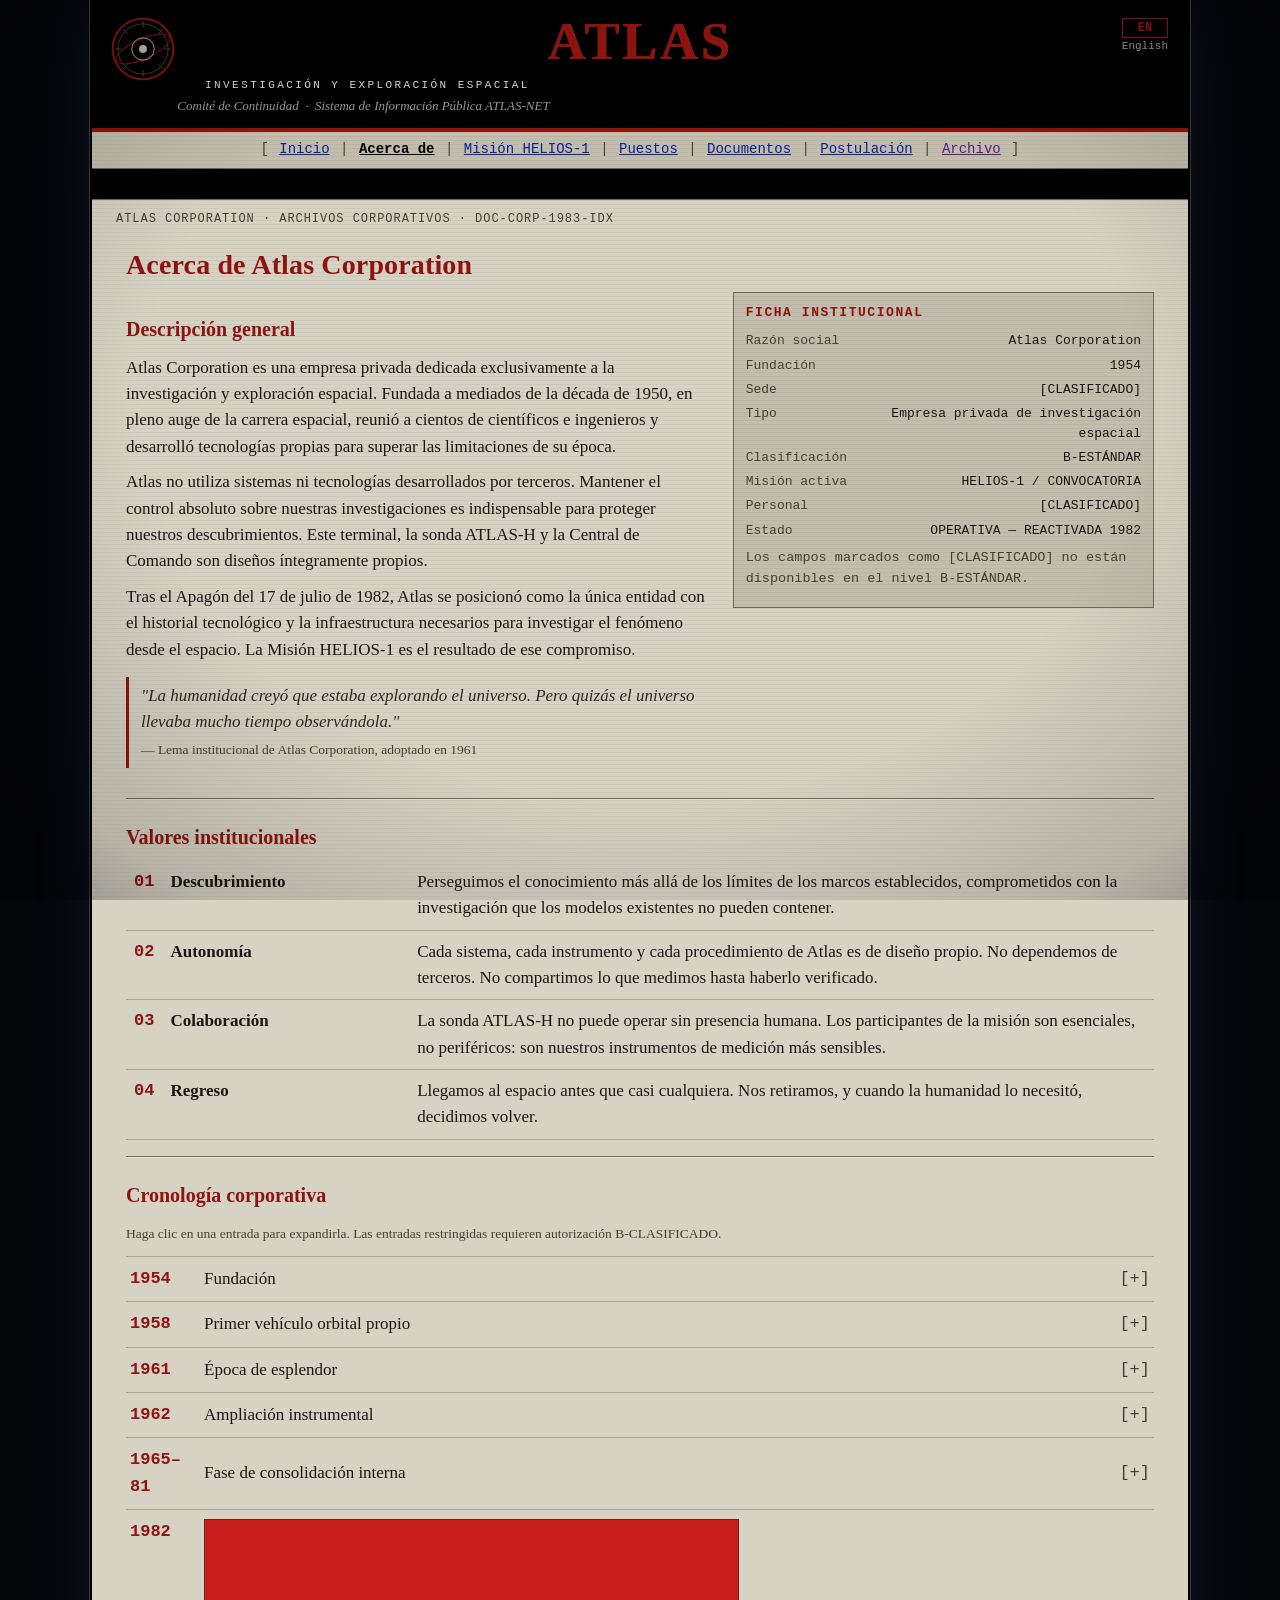
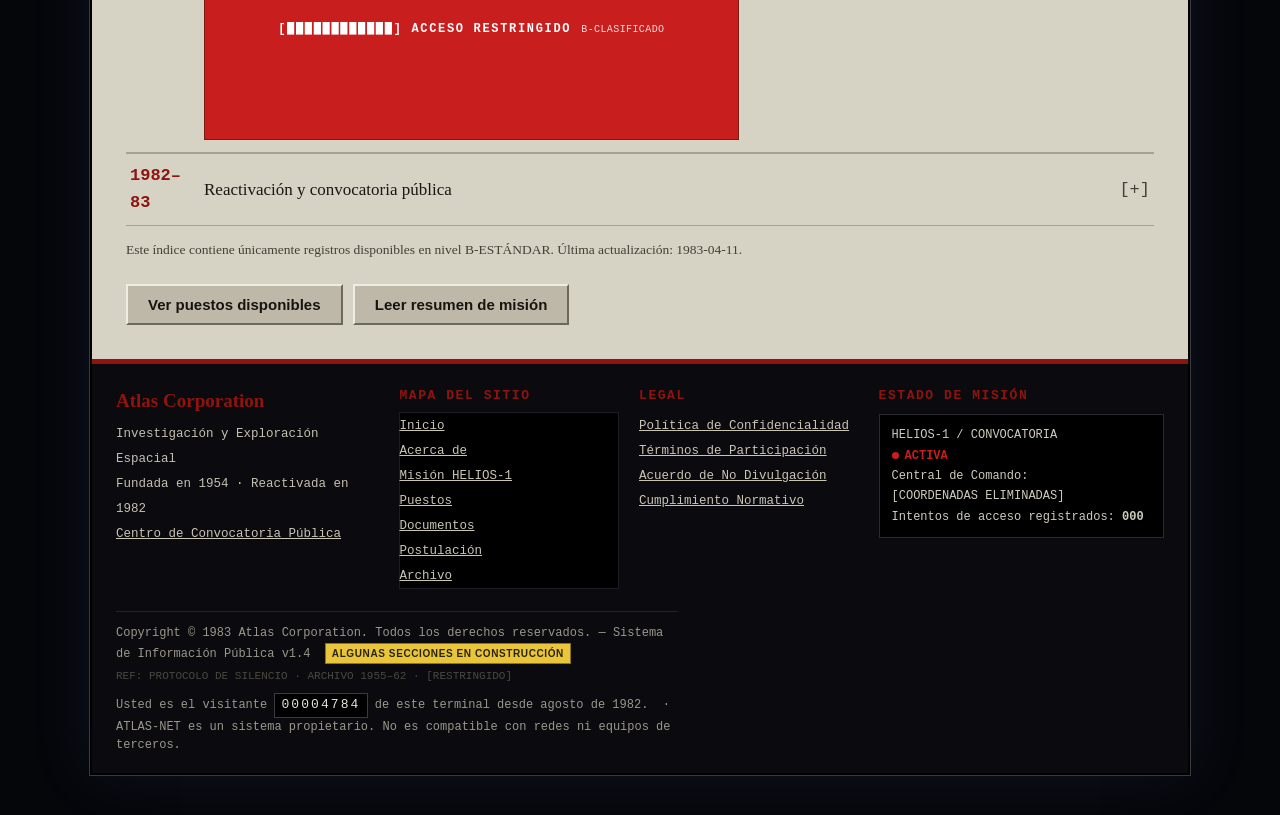
==== commit b7783e14: "correciones" ====
--- a/acerca.html
+++ b/acerca.html
@@ -118,7 +118,7 @@
     <tr><td class="n">01</td><td class="t">Descubrimiento</td><td>Perseguimos el conocimiento más allá de los límites de los marcos establecidos, comprometidos con la investigación que los modelos existentes no pueden contener.</td></tr>
     <tr><td class="n">02</td><td class="t">Autonomía</td><td>Cada sistema, cada instrumento y cada procedimiento de Atlas es de diseño propio. No dependemos de terceros. No compartimos lo que medimos hasta haberlo verificado.</td></tr>
     <tr><td class="n">03</td><td class="t">Colaboración</td><td>La sonda ATLAS-H no puede operar sin presencia humana. Los participantes de la misión son esenciales, no periféricos: son nuestros instrumentos de medición más sensibles.</td></tr>
-    <tr><td class="n">04</td><td class="t">Regreso</td><td>Llegamos al espacio antes que casi cualquiera. Nos retiramos. Y cuando la humanidad lo necesitó, decidimos volver.</td></tr>
+    <tr><td class="n">04</td><td class="t">Regreso</td><td>Llegamos al espacio antes que casi cualquiera. Nos retiramos, y cuando la humanidad lo necesitó, decidimos volver.</td></tr>
   </table>
 
   <hr>
--- a/css/style.css
+++ b/css/style.css
@@ -50,12 +50,14 @@
 
 /* --- el documento ---------------------------------------- */
 #doc{
-  width:820px;max-width:100%;margin:0 auto;
+  /* en pc ocupa hasta 1100px; en móvil sigue a lo ancho de la pantalla */
+  width:min(1100px,100%);margin:0 auto;
   background:var(--paper);
   border-left:2px solid #000;border-right:2px solid #000;border-bottom:2px solid #000;
   box-shadow:0 0 0 1px #3a3a3a,0 0 60px rgba(120,150,255,.10);
 }
 .pad{padding:0 24px}
+@media (min-width:900px){ .pad{padding:0 34px} }
 
 /* --- cabecera -------------------------------------------- */
 #masthead{
@@ -137,7 +139,7 @@
   font-family:"Courier New",monospace;font-size:13px;letter-spacing:.12em;
   margin:18px 0 6px;color:#2c2822;text-transform:uppercase;font-weight:bold;
 }
-p{margin:.55em 0;max-width:70ch}
+p{margin:.55em 0;max-width:78ch}
 hr{border:0;border-top:1px solid var(--rule);border-bottom:1px solid #e6e2d4;margin:16px 0}
 small{font-size:13.5px;color:#463f33}
 .mono{font-family:"Courier New",Courier,monospace}
@@ -147,13 +149,13 @@
 em.note{color:#3a352c}
 
 ul.dot{list-style:none;padding-left:4px;margin:.5em 0}
-ul.dot li{padding-left:18px;position:relative;margin:.22em 0;max-width:62ch}
+ul.dot li{padding-left:18px;position:relative;margin:.22em 0;max-width:70ch}
 ul.dot li:before{
   content:"";position:absolute;left:2px;top:.52em;width:7px;height:7px;
   background:var(--red);box-shadow:1px 1px 0 #7a7565;
 }
 ol.num{list-style:none;padding:0;margin:.5em 0;counter-reset:n}
-ol.num li{counter-increment:n;padding-left:34px;position:relative;margin:.3em 0;max-width:62ch}
+ol.num li{counter-increment:n;padding-left:34px;position:relative;margin:.3em 0;max-width:70ch}
 ol.num li:before{
   content:counter(n,decimal-leading-zero) ".";position:absolute;left:0;
   font-family:"Courier New",monospace;color:var(--red);font-weight:bold;
@@ -180,13 +182,13 @@
 .tscroll table.data{margin:0}
 table.data{
   border-collapse:collapse;width:100%;
-  font-family:"Courier New",Courier,monospace;font-size:13.5px;margin:10px 0;
+  font-family:"Courier New",Courier,monospace;font-size:15px;margin:10px 0;
 }
 table.data th{
   background:#b3ae9d;text-align:left;padding:4px 7px;
   border:1px solid var(--rule);font-weight:bold;color:#231f19;
 }
-table.data td{padding:5px 8px;border:1px solid #a8a292;vertical-align:top}
+table.data td{padding:6px 8px;border:1px solid #a8a292;vertical-align:top;font-weight:bold;color:#221f18}
 table.data tr:nth-child(even) td{background:#cfcabb}
 td.k{width:38%;color:#3a352c}
 .lock{color:#7a1a14;font-weight:bold}
@@ -245,7 +247,7 @@
 .tl .tg{font-family:"Courier New",monospace;color:#463f33;text-align:right}
 .tl .tg:before{content:"[+]"}
 details[open].tl .tg:before{content:"[-]"}
-details.tl .tx{padding:0 4px 12px 74px;max-width:66ch;color:#2c2822}
+details.tl .tx{padding:0 4px 12px 74px;max-width:74ch;color:#2c2822}
 #tn summary{grid-template-columns:104px 1fr 34px}
 #tn .tx{padding-left:4px}
 
@@ -478,7 +480,7 @@
   details.tl .tx{padding-left:4px}
   .tl.y82{grid-template-columns:52px 1fr}
   #foot{padding:18px 14px}
-  table.data{font-size:12.5px}
+  table.data{font-size:13.5px}
 }
 @media (max-width:460px){
   .fcols{grid-template-columns:1fr}
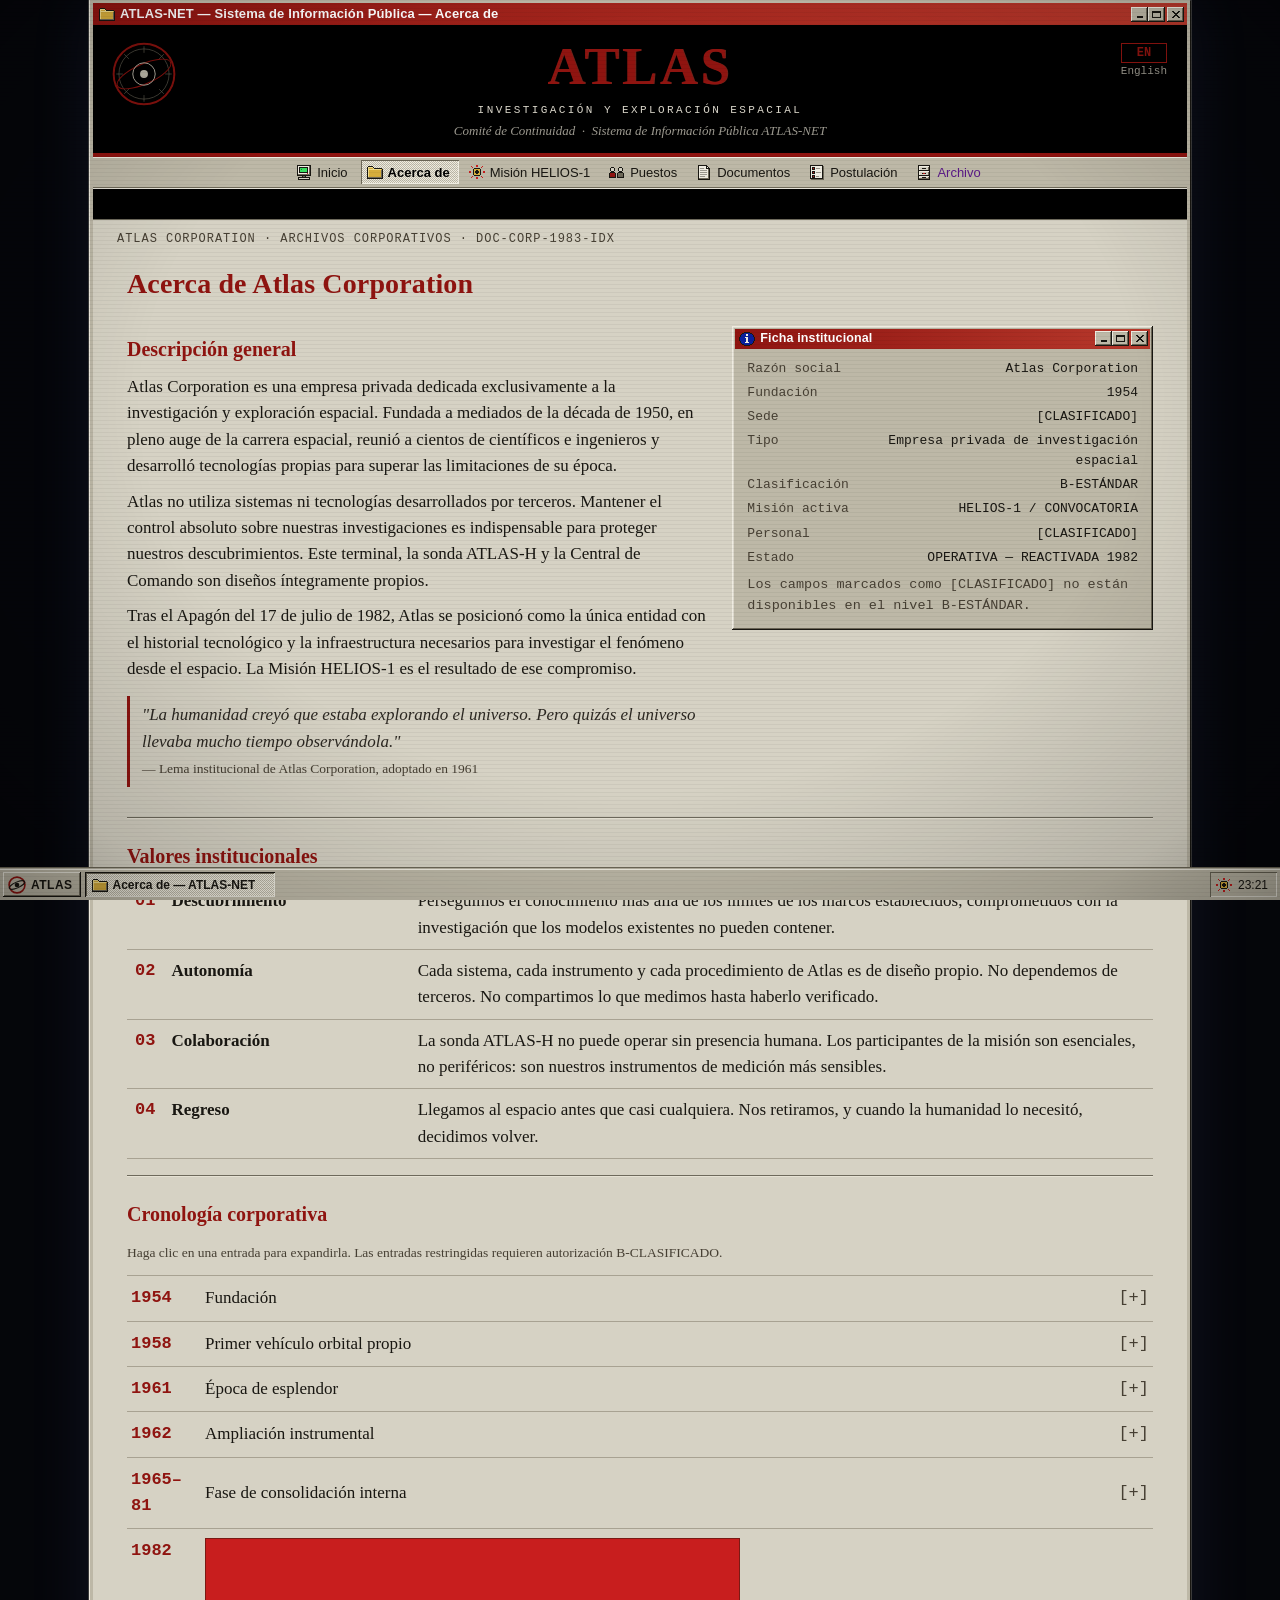
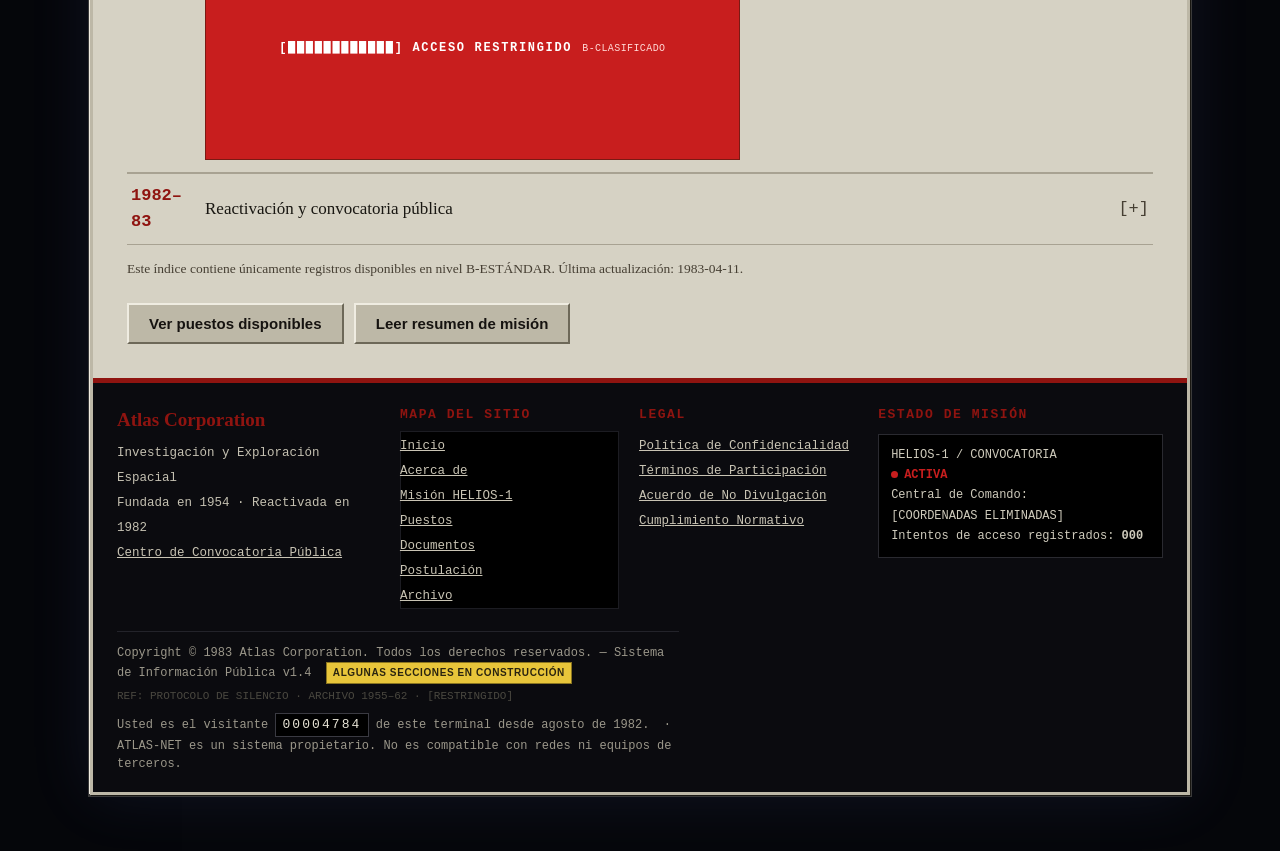
==== commit 9022b305: "cambios clase windows" ====
--- a/acerca.html
+++ b/acerca.html
@@ -266,6 +266,7 @@
 </div>
 
 <script src="js/site.js"></script>
+<script src="js/win.js"></script>
 <script src="js/eggs.js"></script>
 </body>
 </html>
--- a/css/style.css
+++ b/css/style.css
@@ -16,13 +16,19 @@
   --phos:#37e05f;         /* fósforo */
   --phos-dim:#1c7a33;
   --ok:#2a7a2f;
+  /* sistema de ventanas (misma paleta manila) */
+  --face:#bdb8a7;
+  --hi:#efece1;
+  --lo:#6d6858;
+  --dk:#191712;
+  --ui:"Microsoft Sans Serif","MS Sans Serif",Tahoma,Arial,Helvetica,sans-serif;
 }
 
 *{box-sizing:border-box}
 html{background:var(--void);scroll-behavior:smooth}
 
 body{
-  margin:0;padding:0 0 40px;
+  margin:0;padding:0 0 56px;
   font-family:"Times New Roman",Times,serif;
   font-size:17px;line-height:1.55;color:var(--ink);
   background-color:#05060a;
@@ -53,8 +59,9 @@
   /* en pc ocupa hasta 1100px; en móvil sigue a lo ancho de la pantalla */
   width:min(1100px,100%);margin:0 auto;
   background:var(--paper);
-  border-left:2px solid #000;border-right:2px solid #000;border-bottom:2px solid #000;
-  box-shadow:0 0 0 1px #3a3a3a,0 0 60px rgba(120,150,255,.10);
+  /* marco de ventana biselado */
+  border:3px solid var(--face);
+  box-shadow:-1px -1px 0 var(--hi),1px 1px 0 var(--dk),0 0 0 2px #3a3a3a,0 0 60px rgba(120,150,255,.10);
 }
 .pad{padding:0 24px}
 @media (min-width:900px){ .pad{padding:0 34px} }
@@ -81,6 +88,7 @@
 }
 #wordmark a{color:inherit;text-decoration:none}
 #wordmark a:hover{background:none}
+#masthead p{max-width:none}
 #expand{
   position:relative;font-family:"Courier New",Courier,monospace;
   font-size:11px;letter-spacing:.22em;color:#dcd8cc;margin:9px 0 2px;
@@ -99,18 +107,34 @@
 #lang:hover{background:none;color:#dcd8cc}
 
 /* --- nav ------------------------------------------------- */
+/* barra de herramientas: font-size:0 oculta los corchetes y separadores del HTML */
 #nav{
   position:sticky;top:0;z-index:50;
-  background:var(--paper-dark);border-bottom:1px solid var(--rule);
-  padding:7px 22px;font-family:"Courier New",Courier,monospace;
-  font-size:14px;text-align:center;color:#463f33;
-}
-#nav a{margin:0 2px}
-#nav a.here{color:#000;font-weight:bold;background:none}
+  background:var(--face);border-bottom:1px solid var(--lo);
+  box-shadow:inset 0 1px var(--hi),0 1px 0 var(--hi);
+  padding:3px 8px;font-size:0;
+  display:flex;flex-wrap:wrap;justify-content:center;gap:2px;
+}
+#nav a,#nav a:visited{
+  display:inline-flex;align-items:center;gap:5px;
+  font-family:var(--ui);font-size:13px;line-height:1;color:var(--ink);
+  text-decoration:none;padding:4px 9px 4px 6px;white-space:nowrap;
+}
+#nav a.seen{color:var(--visited)}
+#nav a:hover{background:none;box-shadow:inset -1px -1px var(--lo),inset 1px 1px var(--hi)}
+#nav a.here{
+  font-weight:bold;color:#000;
+  box-shadow:inset 1px 1px var(--lo),inset -1px -1px var(--hi);
+  background:repeating-conic-gradient(var(--face) 0 25%,var(--hi) 0 50%) 0 0/2px 2px;
+}
+#nav .ico svg{display:block}
 
 a{color:var(--link);text-decoration:underline}
 a:visited{color:var(--visited)}
 a:hover{background:#fffbc8;color:#000}
+
+/* ninguna imagen puede desbordar su columna */
+img{max-width:100%;height:auto}
 a:focus-visible{outline:2px solid #000;outline-offset:1px}
 a.seen{color:var(--visited)}
 
@@ -170,7 +194,7 @@
   content:"";position:absolute;inset:0;
   background:repeating-linear-gradient(to bottom,rgba(0,0,0,.10) 0 1px,transparent 1px 2px);
 }
-.dither svg{max-width:100%;height:auto}
+.dither svg,.dither img{display:block;max-width:100%;height:auto}
 .broken{
   display:inline-block;border:2px inset #8b8677;background:var(--paper-dark);
   padding:10px 12px;font-family:Arial,sans-serif;font-size:12px;color:#3a352c;text-align:left;
@@ -216,6 +240,8 @@
 .cols{display:flex;gap:24px;flex-wrap:wrap}
 .cols>div{flex:1 1 300px;min-width:0}
 .cols.split>div:first-child{flex:2 1 340px}
+
+[style*="text-align:center"] p{max-width:none}
 
 .box{
   border:1px solid var(--rule);background:var(--paper-dark);
@@ -292,7 +318,7 @@
 .btn.primary:hover{background:#a51913;color:#fff}
 
 /* --- formulario ------------------------------------------ */
-form fieldset{border:1px solid var(--rule);padding:10px 14px 14px;margin:14px 0}
+form fieldset{border:2px groove var(--hi);padding:10px 14px 14px;margin:14px 0}
 form legend{
   font-family:"Courier New",monospace;font-size:12.5px;letter-spacing:.1em;
   color:var(--red);font-weight:bold;padding:0 6px;
@@ -366,7 +392,7 @@
 
 /* --- toast ----------------------------------------------- */
 #toast{
-  position:fixed;left:50%;bottom:28px;transform:translateX(-50%);z-index:10000;
+  position:fixed;left:50%;bottom:44px;transform:translateX(-50%);z-index:10000;
   background:#000;color:#ff5a4a;border:1px solid var(--red-hot);
   font-family:"Courier New",monospace;font-size:13.5px;letter-spacing:.06em;
   padding:10px 18px;box-shadow:0 0 18px rgba(200,30,30,.35);
@@ -486,10 +512,443 @@
   .fcols{grid-template-columns:1fr}
   .stats{grid-template-columns:1fr}
 }
-/* movimiento reducido: la clase la pone site.js según prefers-reduced-motion
-   (o el override ?motion=full|reduce para pruebas) */
+/* movimiento reducido: sólo con el override ?motion=reduce (site.js);
+   prefers-reduced-motion del sistema se ignora */
 html.motion-reduce #announce span{animation:none;padding-left:0}
 html.motion-reduce .new,html.motion-reduce .cur,html.motion-reduce .statusbox .live:before{animation:none}
 html.motion-reduce #egg-1982.pressing .bar82{animation:none}
 html.motion-reduce .glitch{animation:none;opacity:.5}
 html.motion-reduce #toast.shake{animation:none}
+
+/* ============================================================
+   VENTANAS — capa estilo sistema 95 con la paleta del sitio
+   (barras de título, íconos pixelados, barra de tareas, avisos)
+   ============================================================ */
+
+.win{
+  background:var(--face);padding:3px;margin:14px 0;color:var(--ink);max-width:100%;
+  box-shadow:inset -1px -1px var(--dk),inset 1px 1px var(--hi),
+             inset -2px -2px var(--lo),inset 2px 2px #dcd8cc;
+}
+.win.inline{display:inline-block;margin:0;vertical-align:top}
+.win-title{
+  display:flex;align-items:center;gap:5px;min-height:20px;
+  padding:2px 2px 2px 4px;text-align:left;
+  background:linear-gradient(90deg,var(--red),#b8392c);
+  color:#fff;font:bold 12.5px/1.2 var(--ui);letter-spacing:.01em;
+  user-select:none;-webkit-user-select:none;
+}
+.win-title .t{flex:1;min-width:0;overflow:hidden;text-overflow:ellipsis;white-space:nowrap}
+.nag.ghost .win-title{background:linear-gradient(90deg,#6e6a5c,#a09c8e);color:#dcd8cc}
+.ico{display:inline-block;line-height:0;flex:none}
+.ico svg{display:block}
+.win-btns{display:flex;flex:none}
+.win-btns [data-b]{
+  width:17px;height:15px;display:grid;place-items:center;cursor:pointer;
+  background:var(--face);color:var(--dk);border:0;padding:0;margin:0;
+  box-shadow:inset -1px -1px var(--dk),inset 1px 1px var(--hi),inset -2px -2px var(--lo);
+}
+.win-btns [data-b=x]{margin-left:2px}
+.win-btns [data-b]:active{box-shadow:inset 1px 1px var(--dk),inset -1px -1px var(--hi),inset 2px 2px var(--lo)}
+.win-body{padding:10px 14px}
+.win-body.flush{padding:2px 0 0}
+.win-body > :first-child{margin-top:0}
+.win-body > :last-child{margin-bottom:0}
+.win-menu{
+  display:flex;gap:14px;padding:3px 6px;font:12.5px var(--ui);
+  border-bottom:1px solid var(--lo);box-shadow:0 1px var(--hi);margin-bottom:2px;
+}
+.win-status{display:flex;gap:3px;padding-top:3px;font:11.5px/1.3 var(--ui);color:#2c2822}
+.win-status span{
+  flex:1 1 auto;padding:2px 6px;white-space:nowrap;overflow:hidden;text-overflow:ellipsis;
+  box-shadow:inset 1px 1px var(--lo),inset -1px -1px var(--hi);
+}
+.win.nope{animation:shake-el .32s linear 1}
+@keyframes shake-el{25%{transform:translateX(-3px)}75%{transform:translateX(3px)}}
+
+/* componentes existentes dentro de ventanas */
+.win > .win-body > .term{margin:0}
+.win > .win-body > .tscroll{margin:0;background:var(--paper)}
+.win > .win-body > .tscroll table.data{margin:0}
+.box.win,.ficha.win{border:0;padding:3px;background:var(--face)}
+.box.win > .win-body{background:var(--paper-dark)}
+.ficha.win > .win-body{padding:10px 12px}
+figure .win.inline .frame{display:block}
+.broken.win{display:inline-block;border:0;padding:3px;background:var(--face);font-family:var(--ui)}
+.broken.win .win-body{display:grid;grid-template-columns:32px auto;gap:6px 12px;align-items:center;padding:12px 16px}
+.broken.win .win-body .btn{grid-column:1/-1;justify-self:center;font-size:12.5px;padding:3px 22px;margin:6px 0 0}
+#doc > .win-title{min-height:22px;padding:3px 3px 3px 6px;font-size:13px}
+
+/* botones: foco punteado como en el sistema */
+.btn{font-family:var(--ui)}
+.btn:focus-visible{outline:1px dotted var(--dk);outline-offset:-5px}
+.btn.primary{box-shadow:0 0 0 1px var(--dk)}
+.btn.big{font-size:18px;padding:11px 26px;letter-spacing:.03em}
+
+/* barras de desplazamiento del sistema */
+html{scrollbar-color:var(--face) #d6d2c4}
+::-webkit-scrollbar{width:16px;height:16px}
+::-webkit-scrollbar-track{background:repeating-conic-gradient(var(--face) 0 25%,var(--hi) 0 50%) 0 0/2px 2px}
+::-webkit-scrollbar-thumb{background:var(--face);box-shadow:inset -1px -1px var(--dk),inset 1px 1px var(--hi),inset -2px -2px var(--lo)}
+::-webkit-scrollbar-corner{background:var(--face)}
+
+/* --- escritorio de íconos (inicio) ----------------------- */
+.desk-icons{
+  list-style:none;margin:0;padding:12px 8px;display:flex;flex-wrap:wrap;gap:8px 4px;
+  background:var(--paper);box-shadow:inset 1px 1px var(--lo),inset -1px -1px var(--hi);
+}
+.desk-icons a,.desk-icons a:visited{
+  display:flex;flex-direction:column;align-items:center;gap:5px;width:112px;
+  padding:4px 2px;text-align:center;color:var(--ink);text-decoration:none;
+  font:12.5px/1.25 var(--ui);
+}
+.desk-icons a span:last-child{padding:1px 3px}
+.desk-icons a:hover,.desk-icons a:focus-visible{background:none;outline:none}
+.desk-icons a:hover span:last-child,.desk-icons a:focus-visible span:last-child{
+  background:var(--red);color:#fff;outline:1px dotted #fff;outline-offset:-1px;
+}
+
+/* --- anuncio de postulación (inicio) --------------------- */
+.ad{margin:22px 0 18px}
+.ad > .win-title{font-size:13px;min-height:22px}
+.ad-body{display:grid;grid-template-columns:290px 1fr;background:var(--paper)}
+.ad-desk{
+  position:relative;min-height:270px;overflow:hidden;
+  background-color:var(--void);
+  background-image:
+    radial-gradient(1px 1px at 17px 23px,#c9d4ff 40%,transparent 41%),
+    radial-gradient(1px 1px at 83px 67px,#ffffff 40%,transparent 41%),
+    radial-gradient(1px 1px at 131px 11px,#9fb0e8 40%,transparent 41%),
+    radial-gradient(1px 1px at 47px 149px,#ffffff 40%,transparent 41%),
+    radial-gradient(1px 1px at 168px 121px,#8ea0d4 40%,transparent 41%);
+  background-size:192px 192px;
+  box-shadow:inset 1px 1px var(--lo),inset -1px -1px var(--hi);
+}
+.ad-desk .sun{
+  position:absolute;right:-46px;bottom:-46px;width:160px;height:160px;border-radius:50%;
+  background:radial-gradient(circle,#05060a 0 30%,#3a0906 31%,var(--red) 48%,#e0703a 62%,rgba(224,112,58,0) 71%);
+}
+.mini{
+  /* la cascada (182px + 5 × 15px) queda centrada en el panel */
+  position:absolute;width:182px;
+  left:calc(50% - 128px + var(--i) * 15px);top:calc(50% - 90px + var(--i) * 15px);
+  background:var(--face);padding:3px;font:12px/1.3 var(--ui);color:var(--ink);
+  box-shadow:inset -1px -1px var(--dk),inset 1px 1px var(--hi),inset -2px -2px var(--lo),3px 3px 0 rgba(0,0,0,.45);
+}
+.mini .win-title{font-size:11.5px;min-height:18px}
+.mini .win-btns [data-b]{width:15px;height:13px}
+.mini .mb{height:74px}
+.mini.front .mb{height:auto;display:grid;grid-template-columns:32px 1fr;gap:8px;padding:10px 8px 8px;align-items:center}
+.mini.front .bb{grid-column:1/-1;display:flex;justify-content:center;gap:6px}
+.mini.front .bb span{
+  min-width:56px;text-align:center;padding:3px 0;background:var(--face);
+  box-shadow:inset -1px -1px var(--dk),inset 1px 1px var(--hi),inset -2px -2px var(--lo);
+}
+.mini.front .bb span:first-child{outline:1px solid var(--dk)}
+.ad.armed .mini{opacity:0}
+.ad.play .mini{animation:minipop .2s steps(2) forwards;animation-delay:calc(var(--i) * .16s)}
+@keyframes minipop{0%{opacity:0;transform:translate(-6px,-6px)}100%{opacity:1;transform:none}}
+
+.ad-copy{padding:18px 22px 16px}
+.ad-kicker{font:bold 12px "Courier New",monospace;letter-spacing:.12em;color:var(--red);margin:0 0 6px}
+.ad-copy h2{font-size:36px;line-height:1.08;color:var(--ink);margin:0 0 10px}
+.ad-copy h2 em{font-style:normal;color:var(--red);display:block}
+.ad-copy > p{font-size:17px;margin:0 0 12px}
+.ad-slots{list-style:none;margin:0 0 12px;padding:0;display:grid;grid-template-columns:1fr 1fr;gap:8px}
+.ad-slots li{
+  display:grid;grid-template-columns:32px 1fr;gap:2px 10px;align-items:center;
+  background:var(--paper-dark);padding:8px 10px;font:12.5px/1.3 var(--ui);
+  box-shadow:inset 1px 1px var(--lo),inset -1px -1px var(--hi);
+}
+.ad-slots .ico{grid-row:span 3}
+.ad-slots b{font:bold 13px "Courier New",monospace;letter-spacing:.06em}
+.ad-slots i{font-style:normal;color:var(--ok);font-weight:bold;font-family:"Courier New",monospace}
+.ad-slots i:before{
+  content:"";display:inline-block;width:8px;height:8px;margin-right:5px;background:var(--phos);
+  box-shadow:0 0 5px var(--phos);animation:blink 1.4s steps(1) infinite;
+}
+.pbar-l{display:flex;justify-content:space-between;gap:10px;font:11.5px var(--ui);color:#463f33;margin:0 0 3px}
+.pbar{height:20px;padding:3px;background:#ece8db;box-shadow:inset 1px 1px var(--lo),inset -1px -1px var(--hi),inset 2px 2px var(--dk)}
+.pbar i{
+  display:block;height:100%;width:var(--p);
+  background:repeating-linear-gradient(90deg,var(--red) 0 10px,transparent 10px 12px);
+}
+.ad.armed .pbar i{width:0}
+.ad.play .pbar i{width:var(--p);transition:width 1.6s steps(20) .5s}
+.ad-cta{margin:14px 0 0}
+.ad-cta .btn.primary{animation:ctapulse 1.6s ease-in-out infinite}
+@keyframes ctapulse{
+  0%,100%{box-shadow:0 0 0 1px var(--dk),0 0 0 0 rgba(200,30,30,0)}
+  50%{box-shadow:0 0 0 1px var(--dk),0 0 0 5px rgba(200,30,30,.28)}
+}
+
+/* --- barra de tareas ------------------------------------- */
+#taskbar{
+  position:fixed;left:0;right:0;bottom:0;z-index:8000;height:32px;
+  display:flex;align-items:center;gap:4px;padding:3px 3px 2px;
+  background:var(--face);box-shadow:inset 0 1px var(--face),inset 0 2px var(--hi),0 -1px 0 var(--lo);
+  font:12px var(--ui);color:var(--ink);
+}
+#taskbar button{
+  height:25px;display:flex;align-items:center;gap:5px;padding:0 7px;flex:none;
+  font:12px var(--ui);color:var(--ink);background:var(--face);border:0;cursor:pointer;
+  box-shadow:inset -1px -1px var(--dk),inset 1px 1px var(--hi),inset -2px -2px var(--lo);
+  white-space:nowrap;overflow:hidden;
+}
+#start{font-weight:bold !important;letter-spacing:.04em;padding:0 8px 0 5px !important}
+#start svg{width:18px;height:18px}
+#taskbar button[aria-expanded=true],#taskbar .task.active{
+  box-shadow:inset 1px 1px var(--dk),inset -1px -1px var(--hi),inset 2px 2px var(--lo);
+}
+#taskbar .task{flex:0 1 190px;min-width:0}
+#taskbar .task span:last-child{overflow:hidden;text-overflow:ellipsis}
+#taskbar .task.active{font-weight:bold;background:repeating-conic-gradient(var(--face) 0 25%,var(--hi) 0 50%) 0 0/2px 2px}
+#taskbar .task.alert{animation:taskflash 1s steps(1) infinite}
+@keyframes taskflash{50%{background:var(--red);color:#fff}}
+#tray{
+  margin-left:auto;height:25px;display:flex;align-items:center;gap:6px;padding:0 9px 0 6px;flex:none;
+  box-shadow:inset 1px 1px var(--lo),inset -1px -1px var(--hi);white-space:nowrap;
+}
+#startmenu{
+  position:fixed;left:3px;bottom:31px;z-index:8100;display:flex;
+  background:var(--face);padding:3px;min-width:238px;
+  box-shadow:inset -1px -1px var(--dk),inset 1px 1px var(--hi),
+             inset -2px -2px var(--lo),inset 2px 2px #dcd8cc,3px 3px 0 rgba(0,0,0,.35);
+}
+#startmenu[hidden]{display:none}
+.sm-band{
+  width:26px;flex:none;display:flex;align-items:flex-end;justify-content:center;
+  background:linear-gradient(to top,var(--red),#2a0503);padding:8px 0;
+}
+.sm-band b{
+  writing-mode:vertical-rl;transform:rotate(180deg);
+  font:bold 17px/1 Arial,Helvetica,sans-serif;letter-spacing:.08em;color:#fff;
+}
+.sm-band b span{font-weight:normal;color:#dcd8cc}
+.sm-list{flex:1;display:flex;flex-direction:column;padding:2px 0}
+.sm-list a,.sm-list a:visited,.sm-list button{
+  display:flex;align-items:center;gap:10px;padding:4px 16px 4px 6px;
+  font:13px var(--ui);color:var(--ink);text-decoration:none;
+  background:none;border:0;text-align:left;cursor:pointer;
+}
+.sm-list a:hover,.sm-list a:focus-visible,.sm-list button:hover,.sm-list button:focus-visible{
+  background:var(--red);color:#fff;outline:none;
+}
+.sm-list .hot{font-weight:bold;color:var(--red)}
+.sm-sep{height:0;border-top:1px solid var(--lo);border-bottom:1px solid var(--hi);margin:3px}
+
+/* --- avisos emergentes de convocatoria ------------------- */
+.nag{
+  position:fixed;z-index:9000;width:min(390px,calc(100vw - 24px));margin:0;
+  box-shadow:inset -1px -1px var(--dk),inset 1px 1px var(--hi),
+             inset -2px -2px var(--lo),inset 2px 2px #dcd8cc,5px 5px 0 rgba(0,0,0,.4);
+  animation:nagin .14s steps(2) 1;
+}
+.nag .win-title{cursor:move;touch-action:none}
+.nag-b{display:grid;grid-template-columns:32px 1fr;gap:6px 14px;padding:14px 14px 10px;align-items:start}
+.nag h3{margin:0 0 4px;font:bold 18px/1.15 var(--ui);color:var(--red)}
+.nag p{margin:0;font:13.5px/1.45 var(--ui);max-width:none}
+.nag-btns{grid-column:1/-1;display:flex;flex-wrap:wrap;justify-content:center;gap:8px;margin-top:10px}
+.nag .btn{font-size:13px;padding:6px 14px;margin:0}
+.nag-f{grid-column:1/-1;font:11px var(--ui);color:#463f33;text-align:center;margin:2px 0 0}
+.nag.ghost{pointer-events:none}
+.nag.ghost .nag-b{visibility:hidden}
+.nag.front{animation:nagin .14s steps(2) 1,nagshake .36s linear .16s 2}
+@keyframes nagin{0%{opacity:0;transform:scale(.94)}100%{opacity:1;transform:none}}
+@keyframes nagshake{25%{transform:translateX(-5px)}75%{transform:translateX(5px)}}
+.nag.front > .win-title{animation:titleflash .45s steps(1) 4}
+@keyframes titleflash{50%{background:linear-gradient(90deg,#6e6a5c,#a09c8e);color:#dcd8cc}}
+
+html.motion-reduce .ad.armed .mini{opacity:1}
+html.motion-reduce .ad.armed .pbar i{width:var(--p)}
+html.motion-reduce .ad.play .mini,html.motion-reduce .nag,html.motion-reduce .nag.front,
+html.motion-reduce .nag.front > .win-title,html.motion-reduce .ad-cta .btn.primary,
+html.motion-reduce #taskbar .task.alert,html.motion-reduce .ad-slots i:before,
+html.motion-reduce .win.nope{animation:none}
+
+@media (max-width:720px){
+  #nav{flex-wrap:nowrap;justify-content:flex-start;overflow-x:auto;scrollbar-width:none}
+  #nav::-webkit-scrollbar{display:none}
+  .ad-body{grid-template-columns:1fr}
+  .ad-desk{min-height:196px}
+  .ad-copy{padding:16px 14px 14px}
+  .ad-copy h2{font-size:28px}
+  .ad-slots{grid-template-columns:1fr}
+  .win-status span:nth-child(n+3){display:none}
+  .desk-icons a{width:calc(33.33% - 4px)}
+  #taskbar .task{flex-basis:auto}
+  .win-menu{gap:10px}
+}
+@media (max-width:460px){
+  .desk-icons a{width:calc(50% - 4px)}
+  .win-status span:nth-child(n+2){display:none}
+  .btn.big{font-size:16px;padding:10px 18px}
+}
+
+/* --- contador de inscritos (anuncio del inicio) ---------- */
+.ad-count{
+  display:flex;align-items:center;gap:10px;flex-wrap:wrap;margin:0 0 12px;
+  font:12.5px/1.3 "Courier New",monospace;letter-spacing:.06em;color:#2c2822;
+}
+.ad-count .odo{
+  background:#000;color:var(--phos);font:bold 22px/1 "Courier New",monospace;letter-spacing:.14em;
+  padding:5px 4px 5px 8px;text-shadow:0 0 6px rgba(55,224,95,.55);
+  box-shadow:inset 1px 1px var(--lo),inset -1px -1px var(--hi),inset 2px 2px var(--dk);
+}
+.ad-count b{color:var(--red)}
+.ad-count .up{font-weight:bold;color:var(--ok);opacity:0}
+.ad-count .up.on{animation:upfade 1.8s ease-out 1}
+@keyframes upfade{0%{opacity:1;transform:translateY(3px)}70%{opacity:1}100%{opacity:0;transform:translateY(-4px)}}
+
+/* --- carga de la postulación ----------------------------- */
+.loading{
+  max-width:460px;margin:18px auto;padding:16px 18px;background:var(--face);
+  font:13px/1.4 var(--ui);color:var(--ink);
+  box-shadow:inset 1px 1px var(--lo),inset -1px -1px var(--hi);
+}
+.ld-fly{position:relative;height:40px;display:flex;justify-content:space-between;align-items:center;margin:0 10px 12px}
+.ld-doc{position:absolute;left:34px;top:4px;animation:ldfly 1.1s linear infinite}
+@keyframes ldfly{
+  0%{left:34px;transform:translateY(8px) rotate(-10deg);opacity:0}
+  10%{opacity:1}
+  50%{transform:translateY(-6px) rotate(0)}
+  90%{opacity:1}
+  100%{left:calc(100% - 58px);transform:translateY(8px) rotate(10deg);opacity:0}
+}
+.ld-h{font-weight:bold;font-size:15px;margin:0 0 2px;max-width:none}
+.ld-s{margin:0 0 10px;color:#463f33;max-width:none}
+.ld-row{display:flex;justify-content:space-between;gap:10px;margin-top:6px;font-size:12px;color:#2c2822}
+.ld-step{min-width:0}
+.ld-pct{font-weight:bold;flex:none}
+html.motion-reduce .ld-doc{animation:none;left:50%}
+
+/* ============================================================
+   FELICITACIÓN — popup genérico de plantilla, a propósito feo
+   (franja que corre, arcoíris, flechas, sello, botón píldora)
+   ============================================================ */
+#felicidades{
+  position:fixed;inset:0;z-index:10002;display:flex;align-items:center;justify-content:center;
+  padding:16px;background:rgba(10,4,4,.72);
+  animation:fzfade .3s ease-out 1;
+}
+@keyframes fzfade{from{opacity:0}}
+.fz-box{
+  position:relative;width:min(580px,100%);max-height:calc(100vh - 32px);overflow:hidden auto;
+  background:#5c3b3b;color:#fff8e0;text-align:center;
+  border:6px double #f4d03f;border-radius:18px;padding:0 20px 14px;
+  box-shadow:0 0 0 4px #2a1414,0 0 40px rgba(255,40,40,.55),0 12px 40px rgba(0,0,0,.7);
+  font-family:Georgia,"Times New Roman",serif;
+  animation:fzpop .45s cubic-bezier(.2,1.6,.4,1) 1;
+}
+@keyframes fzpop{0%{transform:scale(.4) rotate(-6deg);opacity:0}100%{transform:none;opacity:1}}
+.fz-x{
+  position:absolute;right:6px;top:3px;z-index:2;width:28px;height:28px;border-radius:50%;
+  background:radial-gradient(circle at 35% 30%,#ff8a8a,#c81e1e 60%,#6a0a0a);color:#fff;
+  border:2px solid #fff;font:bold 20px/1 Arial,sans-serif;cursor:pointer;padding:0;
+  box-shadow:0 2px 0 #2a0505;
+}
+.fz-mq{
+  margin:0 -20px 10px;background:#ff0000;color:#ffe600;overflow:hidden;white-space:nowrap;
+  font:bold 17px/1 Georgia,serif;padding:8px 40px 8px 0;border-radius:10px 10px 0 0;
+  text-shadow:1px 1px 0 #7a0000;
+}
+.fz-mq span{display:inline-block;animation:crawl 16s linear infinite}
+.fz-big{
+  margin:4px 0 2px;font:900 clamp(26px,8.4vw,46px)/1.05 Impact,"Arial Black",Georgia,sans-serif;letter-spacing:.02em;
+  background:linear-gradient(#fff36b 10%,#ffb100 50%,#ff4a00 90%);
+  -webkit-background-clip:text;background-clip:text;color:transparent;
+  -webkit-text-stroke:2px #5a0000;
+  filter:drop-shadow(3px 3px 0 #2a0505);
+  animation:fzwobble 1.2s ease-in-out infinite;
+}
+@keyframes fzwobble{0%,100%{transform:rotate(-2deg) scale(1)}50%{transform:rotate(2deg) scale(1.06)}}
+.fz-rainbow{margin:4px 0 6px;font:bold 20px/1.2 "Comic Sans MS","Comic Sans",Georgia,cursive;max-width:none}
+.fz-rainbow .w{display:inline-block;white-space:nowrap}
+.fz-rainbow .w span{display:inline-block;color:hsl(calc(var(--k) * 24),100%,62%);animation:fzhue 1.4s linear infinite;animation-delay:calc(var(--k) * -.07s)}
+@keyframes fzhue{
+  0%{color:#ff3b3b;transform:translateY(0)}20%{color:#ffb100}40%{color:#fff36b;transform:translateY(-3px)}
+  60%{color:#4dff6a}80%{color:#58b8ff;transform:translateY(0)}100%{color:#ff3b3b}
+}
+.fz-sub{font-size:15px;margin:0 auto 10px;max-width:none;color:#f3e2c0}
+.fz-sub b{color:#ffe600}
+.fz-stage{position:relative;padding:22px 40px;margin:0 0 10px}
+.fz-cards{display:flex;flex-wrap:wrap;gap:10px;justify-content:center}
+.fz-card{
+  flex:1 1 180px;background:#fffbe6;color:#2a1414;border:3px solid #000;border-radius:6px;
+  padding:8px 10px;box-shadow:4px 4px 0 #2a0505;display:flex;flex-direction:column;gap:2px;
+}
+.fz-card small{font:bold 11px Arial,sans-serif;letter-spacing:.12em;color:#8f1410}
+.fz-card b{font:bold 18px/1.15 Georgia,serif;text-transform:uppercase;word-break:break-word}
+.fz-role{
+  align-self:center;margin:3px 0;padding:2px 10px;background:#c81e1e;color:#fff;border-radius:20px;
+  font:bold 14px Arial,sans-serif;letter-spacing:.06em;
+}
+.fz-card em{font:italic 12.5px/1.3 Georgia,serif;color:#463f33}
+.fz-int{background:#e6ddc4;opacity:.92}
+.fz-arrow{position:absolute;width:44px;height:44px;filter:drop-shadow(2px 2px 0 #1a0000);animation:fzpoint .6s ease-in-out infinite alternate}
+.fz-arrow.a1{left:-4px;top:-6px;--r:45deg}
+.fz-arrow.a2{right:-4px;top:-6px;--r:135deg}
+.fz-arrow.a3{left:-4px;bottom:-6px;--r:-45deg}
+.fz-arrow.a4{right:-4px;bottom:-6px;--r:-135deg}
+.fz-arrow{transform:rotate(var(--r))}
+@keyframes fzpoint{from{transform:rotate(var(--r)) translateX(0)}to{transform:rotate(var(--r)) translateX(7px)}}
+.fz-go{
+  margin:4px 0 12px;padding:10px;background:#000;border:3px dashed #ffe600;border-radius:8px;
+  font:bold 19px/1.2 Georgia,serif;color:#ffe600;text-shadow:0 0 8px rgba(255,230,0,.6);
+  animation:blink 1.1s steps(1) 3;
+}
+.fz-go u{color:#ff5a4a}
+.fz-go small{display:block;margin-top:5px;font:13px/1.35 Georgia,serif;color:#f3e2c0;text-shadow:none}
+.fz-go small b{color:#fff}
+.fz-row{display:flex;align-items:center;justify-content:center;gap:14px;margin:0 0 12px;flex-wrap:wrap}
+.fz-bubble{
+  position:relative;background:radial-gradient(ellipse at 40% 30%,#fff,#e8e2ff 70%,#b9b0d6);color:#1a1010;
+  border:2px solid #000;border-radius:50%;padding:14px 24px;font:bold 13px/1.2 "Comic Sans MS",Georgia,cursive;
+  display:flex;flex-direction:column;align-items:center;
+}
+.fz-bubble:after{
+  content:"";position:absolute;right:-14px;top:50%;border:10px solid transparent;border-left:16px solid #000;
+  transform:translateY(-50%);
+}
+.fz-bubble b{font:900 20px/1.1 Impact,"Arial Black",sans-serif;color:#e01010;-webkit-text-stroke:1px #5a0000;letter-spacing:.03em}
+.fz-bubble span{font-size:10px;font-weight:normal}
+.fz-seal{position:relative;width:92px;height:92px;flex:none;transform:rotate(-12deg)}
+.fz-seal-c{
+  position:absolute;inset:0;border-radius:50%;display:flex;align-items:center;justify-content:center;
+  background:radial-gradient(circle at 35% 30%,#fff7a8,#f4c20d 55%,#a87a00);border:3px dotted #7a5600;
+  font:900 15px/1 Impact,"Arial Black",sans-serif;color:#5a3a00;letter-spacing:.06em;
+  box-shadow:0 0 0 3px #f4c20d,3px 3px 0 3px #2a1414;
+}
+.fz-seal-r{
+  position:absolute;left:-14px;right:-14px;bottom:4px;background:#ffe600;color:#1a1010;border:2px solid #000;
+  font:bold 9.5px/1 Arial,sans-serif;letter-spacing:.04em;padding:3px 0;transform:skewX(-10deg);
+}
+.fz-btn{
+  display:inline-block;margin:0 0 10px;padding:10px 26px;cursor:pointer;
+  font:bold 18px Georgia,serif;color:#1a1010;border:3px solid #1a0a0a;border-radius:40px;
+  background:radial-gradient(ellipse at 50% 30%,#fff,#e8c8c8 55%,#9a6a6a);
+  box-shadow:0 3px 0 #1a0a0a,0 0 18px rgba(255,80,80,.5);
+  animation:fzpulse .9s ease-in-out infinite;
+}
+.fz-btn:hover{filter:drop-shadow(0 0 .3em red);background:radial-gradient(ellipse at 50% 30%,#fff,#ffd0d0 55%,#c86a6a)}
+@keyframes fzpulse{50%{transform:scale(1.05)}}
+.fz-foot{font:11px Arial,sans-serif;color:#c9a9a9;margin:0;max-width:none}
+.fz-foot a{color:#9fc4ff}
+
+html.motion-reduce #felicidades,html.motion-reduce .fz-box,html.motion-reduce .fz-mq span,
+html.motion-reduce .fz-big,html.motion-reduce .fz-rainbow span,html.motion-reduce .fz-arrow,
+html.motion-reduce .fz-go,html.motion-reduce .fz-btn,html.motion-reduce .ad-count .up.on{animation:none}
+
+@media (max-width:520px){
+  .fz-box{padding:0 12px 12px}
+  .fz-mq{margin:0 -12px 8px}
+  .fz-rainbow{font-size:16px}
+  .fz-stage{padding:18px 24px}
+  .fz-arrow{width:32px;height:32px}
+  .fz-go{font-size:16px}
+  .fz-bubble:after{display:none}
+  .fz-btn{font-size:15px;padding:9px 16px}
+  .ad-count .odo{font-size:19px}
+}
+
+[hidden]{display:none!important}
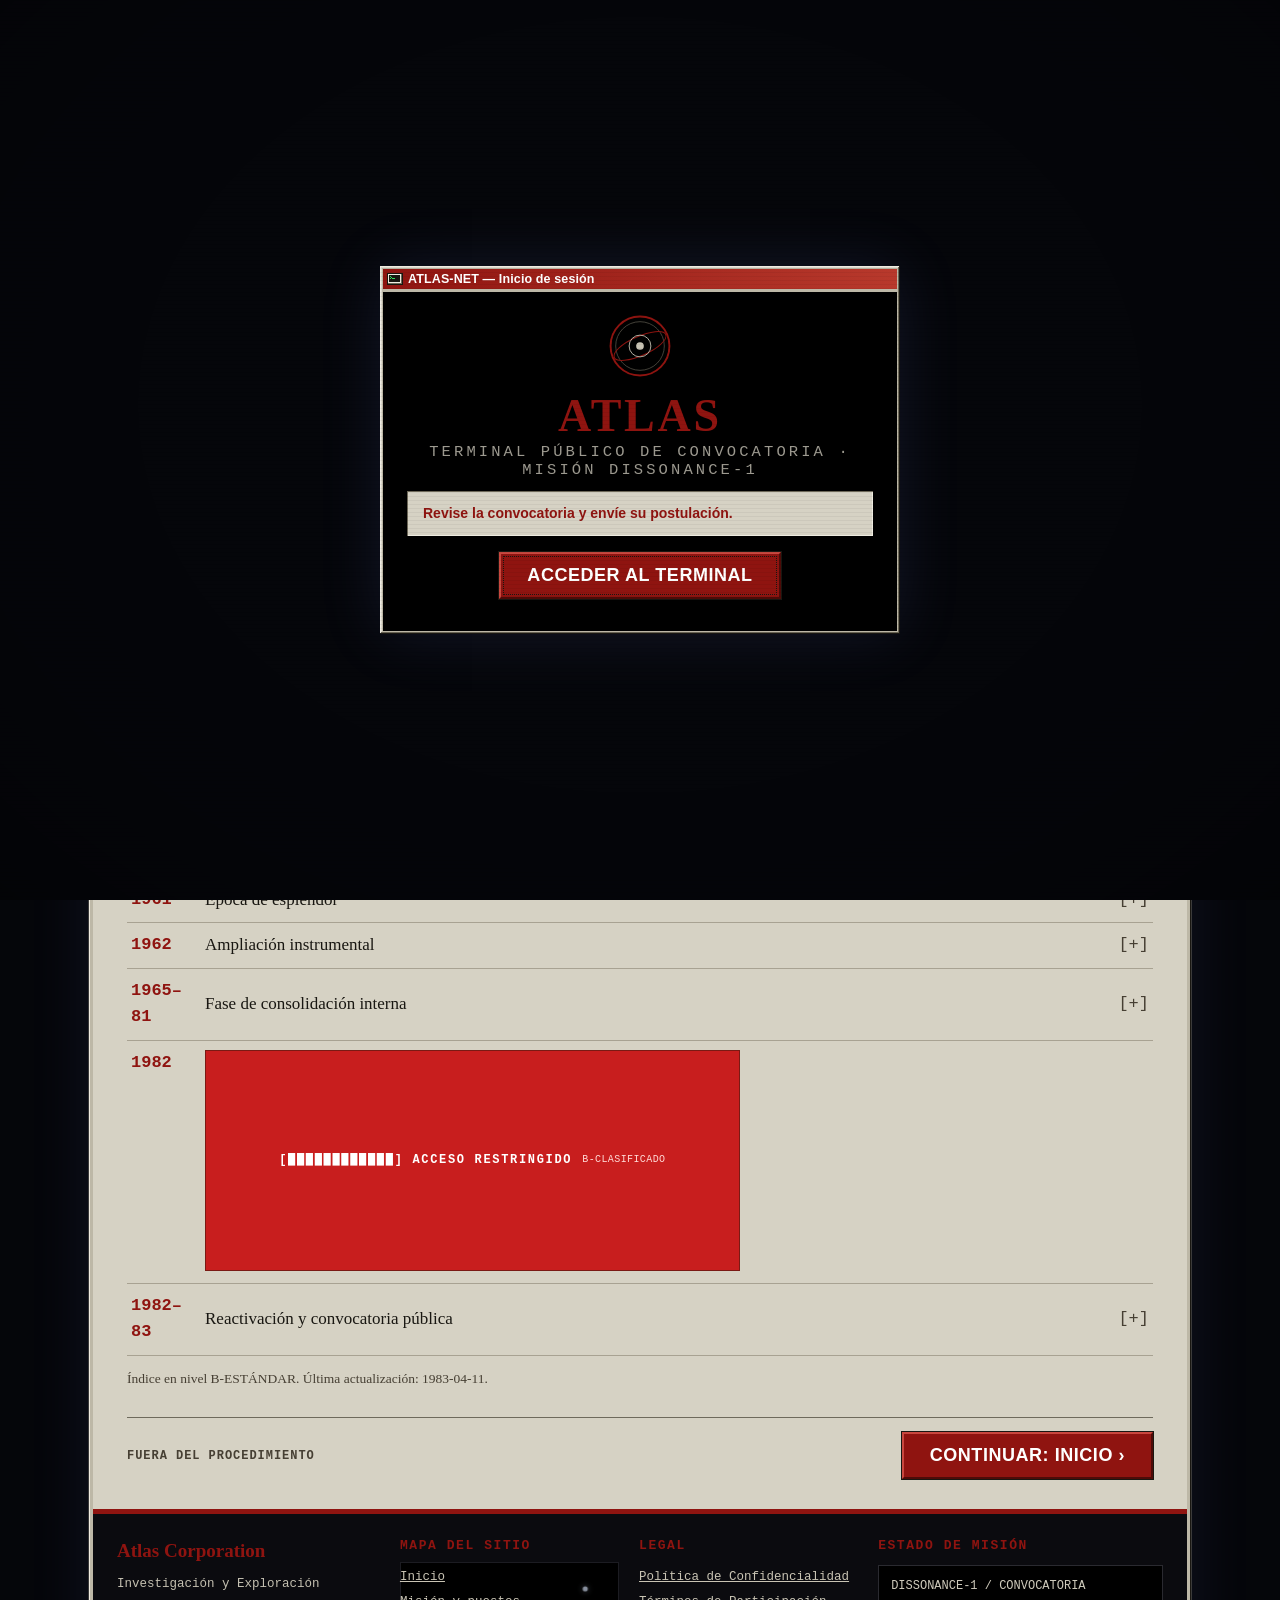
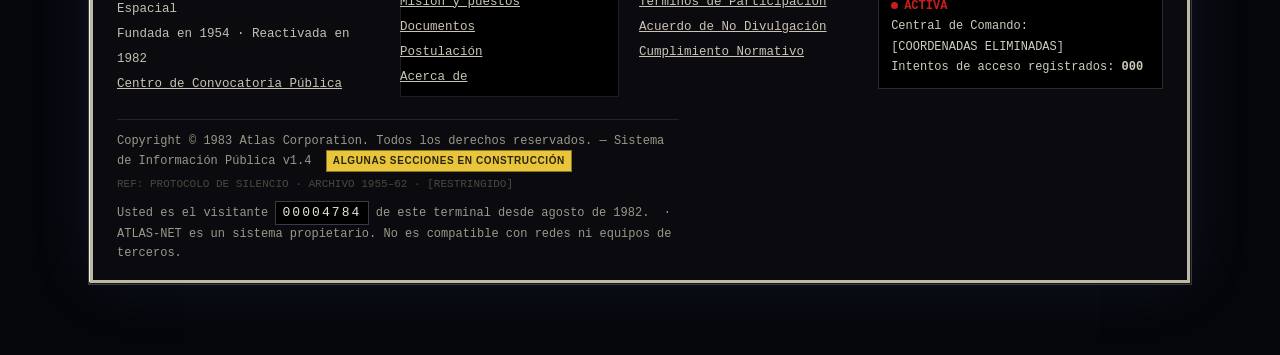
==== commit 4783254f: "imagenes y sonidos" ====
--- a/acerca.html
+++ b/acerca.html
@@ -14,7 +14,7 @@
 <meta charset="utf-8">
 <meta name="viewport" content="width=device-width,initial-scale=1">
 <title>Atlas Corporation — Acerca de Atlas</title>
-<link rel="stylesheet" href="css/style.css">
+<link rel="stylesheet" href="css/style.css?v=16">
 </head>
 <body>
 <div id="glass"></div>
@@ -34,7 +34,6 @@
       <path d="M50 8 L50 18 M50 82 L50 92 M8 50 L18 50 M82 50 L92 50 M20 20 L27 27 M80 80 L73 73 M80 20 L73 27 M20 80 L27 73"
             stroke="#6a6558" stroke-width="1"/>
     </svg>
-    <a id="lang" href="#" title="Versión en inglés"><b>EN</b>English</a>
     <h1 id="wordmark"><a href="index.html">ATLAS</a></h1>
     <p id="expand">INVESTIGACIÓN Y EXPLORACIÓN ESPACIAL</p>
     <p id="sub">Comité de Continuidad &nbsp;·&nbsp; Sistema de Información Pública ATLAS-NET</p>
@@ -42,23 +41,17 @@
 
   <!-- ===================== NAV ===================== -->
   <div id="nav">
-    [ <a href="index.html">Inicio</a> |
-      <a href="acerca.html">Acerca&nbsp;de</a> |
-      <a href="mision.html">Misión&nbsp;HELIOS-1</a> |
-      <a href="puestos.html">Puestos</a> |
-      <a href="documentos.html">Documentos</a> |
-      <a href="solicitud.html">Postulación</a> |
-      <a href="archivo.html" class="seen">Archivo</a> ]
+    <a href="index.html">Inicio</a>
+    <a href="mision.html">Misión y puestos</a>
+    <a href="documentos.html">Documentos</a>
+    <a href="solicitud.html">Postulación</a>
   </div>
 
   <!-- ===================== ANUNCIOS ===================== -->
   <div id="announce"><span>
     <span class="new">*** NUEVO ***</span>
-    &nbsp; CONVOCATORIA PÚBLICA ABIERTA — DOS (2) PUESTOS: ASTRONAUTA / OPERADOR EN TIERRA —
-    CIERRE DE POSTULACIONES PRÓXIMO — CONSULTE PUESTOS PARA MÁS DETALLES &nbsp;&nbsp; ///
-    &nbsp; AVISO: LA ENTREVISTA DE EVALUACIÓN (PROTOCOLO DE INVESTIGACIÓN — APAGÓN) ES OBLIGATORIA
-    ANTES DE POSTULARSE. LOS RESULTADOS SON PROCESADOS POR EL EQUIPO TÉCNICO. &nbsp;&nbsp; ///
-    &nbsp; ALINEACIÓN LUNAR CONFIRMADA — VENTANA DE LANZAMIENTO HELIOS-1 RESERVADA &nbsp;&nbsp; ///
+    &nbsp; CONVOCATORIA PÚBLICA ABIERTA — DOS (2) PUESTOS: ASTRONAUTA / OPERADOR EN TIERRA &nbsp;&nbsp; ///
+    &nbsp; ALINEACIÓN LUNAR CONFIRMADA — VENTANA DE LANZAMIENTO RESERVADA &nbsp;&nbsp; ///
   </span></div>
 
   <div class="pageid">Atlas Corporation · Archivos corporativos · DOC-CORP-1983-IDX</div>
@@ -71,21 +64,13 @@
     <div>
       <h3>Descripción general</h3>
       <p>
-        Atlas Corporation es una empresa privada dedicada exclusivamente a la investigación y
-        exploración espacial. Fundada a mediados de la década de 1950, en pleno auge de la
-        carrera espacial, reunió a cientos de científicos e ingenieros y desarrolló tecnologías
-        propias para superar las limitaciones de su época.
+        Empresa privada de investigación y exploración espacial, fundada en 1954. Atlas no usa
+        tecnología de terceros: este terminal, la sonda ATLAS-H y la Central de Comando son
+        diseños propios.
       </p>
       <p>
-        Atlas no utiliza sistemas ni tecnologías desarrollados por terceros. Mantener el
-        control absoluto sobre nuestras investigaciones es indispensable para proteger
-        nuestros descubrimientos. Este terminal, la sonda ATLAS-H y la Central de Comando
-        son diseños íntegramente propios.
-      </p>
-      <p>
-        Tras el Apagón del 17 de julio de 1982, Atlas se posicionó como la única entidad con
-        el historial tecnológico y la infraestructura necesarios para investigar el fenómeno
-        desde el espacio. La Misión HELIOS-1 es el resultado de ese compromiso.
+        Tras el Apagón del 17 de julio de 1982, Atlas se presentó como la única entidad capaz de
+        investigar el fenómeno desde el espacio. La Misión DISSONANCE-1 es el resultado.
       </p>
       <p class="quote">
         "La humanidad creyó que estaba explorando el universo. Pero quizás el universo
@@ -102,7 +87,7 @@
           <dt>Sede</dt><dd><span class="cens" data-real="Complejo Meridian, Territorio Occidental">[CLASIFICADO]</span></dd>
           <dt>Tipo</dt><dd>Empresa privada de investigación espacial</dd>
           <dt>Clasificación</dt><dd>B-ESTÁNDAR</dd>
-          <dt>Misión activa</dt><dd>HELIOS-1 / CONVOCATORIA</dd>
+          <dt>Misión activa</dt><dd>DISSONANCE-1 / CONVOCATORIA</dd>
           <dt>Personal</dt><dd><span class="cens" data-real="38 — de 400+ en 1964">[CLASIFICADO]</span></dd>
           <dt>Estado</dt><dd>OPERATIVA — REACTIVADA 1982</dd>
         </dl>
@@ -113,18 +98,8 @@
 
   <hr>
 
-  <h3>Valores institucionales</h3>
-  <table class="vals">
-    <tr><td class="n">01</td><td class="t">Descubrimiento</td><td>Perseguimos el conocimiento más allá de los límites de los marcos establecidos, comprometidos con la investigación que los modelos existentes no pueden contener.</td></tr>
-    <tr><td class="n">02</td><td class="t">Autonomía</td><td>Cada sistema, cada instrumento y cada procedimiento de Atlas es de diseño propio. No dependemos de terceros. No compartimos lo que medimos hasta haberlo verificado.</td></tr>
-    <tr><td class="n">03</td><td class="t">Colaboración</td><td>La sonda ATLAS-H no puede operar sin presencia humana. Los participantes de la misión son esenciales, no periféricos: son nuestros instrumentos de medición más sensibles.</td></tr>
-    <tr><td class="n">04</td><td class="t">Regreso</td><td>Llegamos al espacio antes que casi cualquiera. Nos retiramos, y cuando la humanidad lo necesitó, decidimos volver.</td></tr>
-  </table>
-
-  <hr>
-
   <h3>Cronología corporativa</h3>
-  <p><small>Haga clic en una entrada para expandirla. Las entradas restringidas requieren autorización B-CLASIFICADO.</small></p>
+  <p><small>Haga clic en una entrada para expandirla.</small></p>
 
   <details class="tl">
     <summary><span class="yr">1954</span><span>Fundación</span><span class="tg"></span></summary>
@@ -170,15 +145,12 @@
 
   <details class="tl">
     <summary><span class="yr">1982–83</span><span>Reactivación y convocatoria pública</span><span class="tg"></span></summary>
-    <div class="tx">Tras el Apagón, Atlas reactiva sus operaciones y se posiciona ante los gobiernos y organizaciones restantes como la única entidad capaz de investigar el fenómeno desde el espacio. Diseño de la sonda ATLAS-H. Formulación de la hipótesis de intervención solar. Apertura de la convocatoria pública para los dos puestos de la Misión HELIOS-1.</div>
-  </details>
-
-  <p><small>Este índice contiene únicamente registros disponibles en nivel B-ESTÁNDAR. Última actualización: 1983-04-11.</small></p>
-
-  <p style="margin-top:18px">
-    <a class="btn" href="puestos.html">Ver puestos disponibles</a>
-    <a class="btn" href="mision.html">Leer resumen de misión</a>
-  </p>
+    <div class="tx">Tras el Apagón, Atlas reactiva sus operaciones y se posiciona ante los gobiernos y organizaciones restantes como la única entidad capaz de investigar el fenómeno desde el espacio. Diseño de la sonda ATLAS-H. Formulación de la hipótesis de intervención solar. Apertura de la convocatoria pública para los dos puestos de la Misión DISSONANCE-1.</div>
+  </details>
+
+  <p><small>Índice en nivel B-ESTÁNDAR. Última actualización: 1983-04-11.</small></p>
+
+  <!-- el botón para volver al procedimiento lo agrega js/recorrido.js al final de .pad -->
 
   </div><!-- /pad -->
 
@@ -198,12 +170,10 @@
         <canvas id="eyes" aria-hidden="true"></canvas>
         <ul>
           <li><a href="index.html">Inicio</a></li>
-          <li><a href="acerca.html">Acerca de</a></li>
-          <li><a href="mision.html">Misión HELIOS-1</a></li>
-          <li><a href="puestos.html">Puestos</a></li>
+          <li><a href="mision.html">Misión y puestos</a></li>
           <li><a href="documentos.html">Documentos</a></li>
           <li><a href="solicitud.html">Postulación</a></li>
-          <li><a href="archivo.html">Archivo</a></li>
+          <li><a href="acerca.html">Acerca de</a></li>
         </ul>
       </div>
       <div>
@@ -218,7 +188,7 @@
       <div>
         <h4>Estado de misión</h4>
         <div class="statusbox">
-          HELIOS-1 / CONVOCATORIA<br>
+          DISSONANCE-1 / CONVOCATORIA<br>
           <span class="live">ACTIVA</span><br>
           Central de Comando:<br>
           <span class="cens" data-real="41°52'N 87°38'W — ZONA 7 DEL MAPA">[COORDENADAS ELIMINADAS]</span><br>
@@ -265,8 +235,10 @@
   </div>
 </div>
 
-<script src="js/site.js"></script>
-<script src="js/win.js"></script>
-<script src="js/eggs.js"></script>
+<script src="js/sonido.js?v=16"></script>
+<script src="js/site.js?v=16"></script>
+<script src="js/win.js?v=16"></script>
+<script src="js/recorrido.js?v=16"></script>
+<script src="js/eggs.js?v=16"></script>
 </body>
 </html>
--- a/css/style.css
+++ b/css/style.css
@@ -28,7 +28,7 @@
 html{background:var(--void);scroll-behavior:smooth}
 
 body{
-  margin:0;padding:0 0 56px;
+  margin:0;padding:0 0 72px;
   font-family:"Times New Roman",Times,serif;
   font-size:17px;line-height:1.55;color:var(--ink);
   background-color:#05060a;
@@ -95,38 +95,29 @@
 }
 #sub{position:relative;font-size:13px;font-style:italic;color:#9d9a90;margin:0}
 #seal{position:absolute;left:18px;top:16px;width:66px;height:66px;opacity:.92}
-#lang{
-  position:absolute;right:20px;top:18px;
-  font-family:"Courier New",monospace;font-size:11px;line-height:1.2;
-  color:#9d9a90;text-decoration:none;text-align:center;
-}
-#lang b{
-  display:block;border:1px solid var(--red);color:var(--red);
-  padding:2px 6px;margin-bottom:2px;font-size:12px;
-}
-#lang:hover{background:none;color:#dcd8cc}
-
 /* --- nav ------------------------------------------------- */
-/* barra de herramientas: font-size:0 oculta los corchetes y separadores del HTML */
+/* cuatro botones, en el orden del recorrido (recorrido.js agrega ✓ a lo visto) */
 #nav{
   position:sticky;top:0;z-index:50;
   background:var(--face);border-bottom:1px solid var(--lo);
   box-shadow:inset 0 1px var(--hi),0 1px 0 var(--hi);
-  padding:3px 8px;font-size:0;
-  display:flex;flex-wrap:wrap;justify-content:center;gap:2px;
+  padding:4px;display:grid;grid-template-columns:repeat(4,minmax(0,1fr));gap:4px;
 }
 #nav a,#nav a:visited{
-  display:inline-flex;align-items:center;gap:5px;
-  font-family:var(--ui);font-size:13px;line-height:1;color:var(--ink);
-  text-decoration:none;padding:4px 9px 4px 6px;white-space:nowrap;
-}
-#nav a.seen{color:var(--visited)}
-#nav a:hover{background:none;box-shadow:inset -1px -1px var(--lo),inset 1px 1px var(--hi)}
+  display:flex;align-items:center;justify-content:center;gap:7px;min-width:0;
+  padding:8px 6px;font:bold 14px/1.15 var(--ui);color:var(--ink);text-decoration:none;text-align:center;
+  background:var(--face);
+  box-shadow:inset -1px -1px var(--dk),inset 1px 1px var(--hi),inset -2px -2px var(--lo),inset 2px 2px #dcd8cc;
+}
+#nav a:hover{background:#cfcabb;color:var(--ink)}
+#nav a:active{box-shadow:inset 1px 1px var(--dk),inset -1px -1px var(--hi),inset 2px 2px var(--lo)}
 #nav a.here{
-  font-weight:bold;color:#000;
-  box-shadow:inset 1px 1px var(--lo),inset -1px -1px var(--hi);
-  background:repeating-conic-gradient(var(--face) 0 25%,var(--hi) 0 50%) 0 0/2px 2px;
-}
+  background:var(--red);color:#fff;
+  box-shadow:inset 1px 1px #4e0b08,inset -1px -1px #c9483f,inset 2px 2px #6a0e0b;
+}
+#nav a.next{outline:2px dashed var(--red-hot);outline-offset:-6px}
+#nav .ok{color:var(--ok);font-size:13px}
+#nav a.here .ok{color:#fff}
 #nav .ico svg{display:block}
 
 a{color:var(--link);text-decoration:underline}
@@ -392,7 +383,7 @@
 
 /* --- toast ----------------------------------------------- */
 #toast{
-  position:fixed;left:50%;bottom:44px;transform:translateX(-50%);z-index:10000;
+  position:fixed;left:50%;bottom:74px;transform:translateX(-50%);z-index:10000;
   background:#000;color:#ff5a4a;border:1px solid var(--red-hot);
   font-family:"Courier New",monospace;font-size:13.5px;letter-spacing:.06em;
   padding:10px 18px;box-shadow:0 0 18px rgba(200,30,30,.35);
@@ -495,7 +486,6 @@
 @media (max-width:720px){
   #wordmark{font-size:36px}
   #seal{display:none}
-  #lang{right:12px;top:12px}
   .pad{padding:0 14px}
   .pageid{padding:10px 14px 0}
   .stats{grid-template-columns:1fr 1fr}
@@ -554,16 +544,6 @@
 .win-body.flush{padding:2px 0 0}
 .win-body > :first-child{margin-top:0}
 .win-body > :last-child{margin-bottom:0}
-.win-menu{
-  display:flex;gap:14px;padding:3px 6px;font:12.5px var(--ui);
-  border-bottom:1px solid var(--lo);box-shadow:0 1px var(--hi);margin-bottom:2px;
-}
-.win-status{display:flex;gap:3px;padding-top:3px;font:11.5px/1.3 var(--ui);color:#2c2822}
-.win-status span{
-  flex:1 1 auto;padding:2px 6px;white-space:nowrap;overflow:hidden;text-overflow:ellipsis;
-  box-shadow:inset 1px 1px var(--lo),inset -1px -1px var(--hi);
-}
-.win.nope{animation:shake-el .32s linear 1}
 @keyframes shake-el{25%{transform:translateX(-3px)}75%{transform:translateX(3px)}}
 
 /* componentes existentes dentro de ventanas */
@@ -592,94 +572,11 @@
 ::-webkit-scrollbar-thumb{background:var(--face);box-shadow:inset -1px -1px var(--dk),inset 1px 1px var(--hi),inset -2px -2px var(--lo)}
 ::-webkit-scrollbar-corner{background:var(--face)}
 
-/* --- escritorio de íconos (inicio) ----------------------- */
-.desk-icons{
-  list-style:none;margin:0;padding:12px 8px;display:flex;flex-wrap:wrap;gap:8px 4px;
-  background:var(--paper);box-shadow:inset 1px 1px var(--lo),inset -1px -1px var(--hi);
-}
-.desk-icons a,.desk-icons a:visited{
-  display:flex;flex-direction:column;align-items:center;gap:5px;width:112px;
-  padding:4px 2px;text-align:center;color:var(--ink);text-decoration:none;
-  font:12.5px/1.25 var(--ui);
-}
-.desk-icons a span:last-child{padding:1px 3px}
-.desk-icons a:hover,.desk-icons a:focus-visible{background:none;outline:none}
-.desk-icons a:hover span:last-child,.desk-icons a:focus-visible span:last-child{
-  background:var(--red);color:#fff;outline:1px dotted #fff;outline-offset:-1px;
-}
-
-/* --- anuncio de postulación (inicio) --------------------- */
-.ad{margin:22px 0 18px}
-.ad > .win-title{font-size:13px;min-height:22px}
-.ad-body{display:grid;grid-template-columns:290px 1fr;background:var(--paper)}
-.ad-desk{
-  position:relative;min-height:270px;overflow:hidden;
-  background-color:var(--void);
-  background-image:
-    radial-gradient(1px 1px at 17px 23px,#c9d4ff 40%,transparent 41%),
-    radial-gradient(1px 1px at 83px 67px,#ffffff 40%,transparent 41%),
-    radial-gradient(1px 1px at 131px 11px,#9fb0e8 40%,transparent 41%),
-    radial-gradient(1px 1px at 47px 149px,#ffffff 40%,transparent 41%),
-    radial-gradient(1px 1px at 168px 121px,#8ea0d4 40%,transparent 41%);
-  background-size:192px 192px;
-  box-shadow:inset 1px 1px var(--lo),inset -1px -1px var(--hi);
-}
-.ad-desk .sun{
-  position:absolute;right:-46px;bottom:-46px;width:160px;height:160px;border-radius:50%;
-  background:radial-gradient(circle,#05060a 0 30%,#3a0906 31%,var(--red) 48%,#e0703a 62%,rgba(224,112,58,0) 71%);
-}
-.mini{
-  /* la cascada (182px + 5 × 15px) queda centrada en el panel */
-  position:absolute;width:182px;
-  left:calc(50% - 128px + var(--i) * 15px);top:calc(50% - 90px + var(--i) * 15px);
-  background:var(--face);padding:3px;font:12px/1.3 var(--ui);color:var(--ink);
-  box-shadow:inset -1px -1px var(--dk),inset 1px 1px var(--hi),inset -2px -2px var(--lo),3px 3px 0 rgba(0,0,0,.45);
-}
-.mini .win-title{font-size:11.5px;min-height:18px}
-.mini .win-btns [data-b]{width:15px;height:13px}
-.mini .mb{height:74px}
-.mini.front .mb{height:auto;display:grid;grid-template-columns:32px 1fr;gap:8px;padding:10px 8px 8px;align-items:center}
-.mini.front .bb{grid-column:1/-1;display:flex;justify-content:center;gap:6px}
-.mini.front .bb span{
-  min-width:56px;text-align:center;padding:3px 0;background:var(--face);
-  box-shadow:inset -1px -1px var(--dk),inset 1px 1px var(--hi),inset -2px -2px var(--lo);
-}
-.mini.front .bb span:first-child{outline:1px solid var(--dk)}
-.ad.armed .mini{opacity:0}
-.ad.play .mini{animation:minipop .2s steps(2) forwards;animation-delay:calc(var(--i) * .16s)}
-@keyframes minipop{0%{opacity:0;transform:translate(-6px,-6px)}100%{opacity:1;transform:none}}
-
-.ad-copy{padding:18px 22px 16px}
-.ad-kicker{font:bold 12px "Courier New",monospace;letter-spacing:.12em;color:var(--red);margin:0 0 6px}
-.ad-copy h2{font-size:36px;line-height:1.08;color:var(--ink);margin:0 0 10px}
-.ad-copy h2 em{font-style:normal;color:var(--red);display:block}
-.ad-copy > p{font-size:17px;margin:0 0 12px}
-.ad-slots{list-style:none;margin:0 0 12px;padding:0;display:grid;grid-template-columns:1fr 1fr;gap:8px}
-.ad-slots li{
-  display:grid;grid-template-columns:32px 1fr;gap:2px 10px;align-items:center;
-  background:var(--paper-dark);padding:8px 10px;font:12.5px/1.3 var(--ui);
-  box-shadow:inset 1px 1px var(--lo),inset -1px -1px var(--hi);
-}
-.ad-slots .ico{grid-row:span 3}
-.ad-slots b{font:bold 13px "Courier New",monospace;letter-spacing:.06em}
-.ad-slots i{font-style:normal;color:var(--ok);font-weight:bold;font-family:"Courier New",monospace}
-.ad-slots i:before{
-  content:"";display:inline-block;width:8px;height:8px;margin-right:5px;background:var(--phos);
-  box-shadow:0 0 5px var(--phos);animation:blink 1.4s steps(1) infinite;
-}
-.pbar-l{display:flex;justify-content:space-between;gap:10px;font:11.5px var(--ui);color:#463f33;margin:0 0 3px}
+/* --- barra de progreso (carga de la postulación, grabación) */
 .pbar{height:20px;padding:3px;background:#ece8db;box-shadow:inset 1px 1px var(--lo),inset -1px -1px var(--hi),inset 2px 2px var(--dk)}
 .pbar i{
-  display:block;height:100%;width:var(--p);
+  display:block;height:100%;width:0;
   background:repeating-linear-gradient(90deg,var(--red) 0 10px,transparent 10px 12px);
-}
-.ad.armed .pbar i{width:0}
-.ad.play .pbar i{width:var(--p);transition:width 1.6s steps(20) .5s}
-.ad-cta{margin:14px 0 0}
-.ad-cta .btn.primary{animation:ctapulse 1.6s ease-in-out infinite}
-@keyframes ctapulse{
-  0%,100%{box-shadow:0 0 0 1px var(--dk),0 0 0 0 rgba(200,30,30,0)}
-  50%{box-shadow:0 0 0 1px var(--dk),0 0 0 5px rgba(200,30,30,.28)}
 }
 
 /* --- barra de tareas ------------------------------------- */
@@ -709,6 +606,9 @@
   margin-left:auto;height:25px;display:flex;align-items:center;gap:6px;padding:0 9px 0 6px;flex:none;
   box-shadow:inset 1px 1px var(--lo),inset -1px -1px var(--hi);white-space:nowrap;
 }
+/* parlante del tray (js/sonido.js): sin relieve, como un ícono más */
+#taskbar #snd{height:20px;padding:0 2px;box-shadow:none;background:none}
+#taskbar #snd:focus-visible{outline:1px dotted var(--ink);outline-offset:1px}
 #startmenu{
   position:fixed;left:3px;bottom:31px;z-index:8100;display:flex;
   background:var(--face);padding:3px;min-width:238px;
@@ -759,46 +659,21 @@
 .nag.front > .win-title{animation:titleflash .45s steps(1) 4}
 @keyframes titleflash{50%{background:linear-gradient(90deg,#6e6a5c,#a09c8e);color:#dcd8cc}}
 
-html.motion-reduce .ad.armed .mini{opacity:1}
-html.motion-reduce .ad.armed .pbar i{width:var(--p)}
-html.motion-reduce .ad.play .mini,html.motion-reduce .nag,html.motion-reduce .nag.front,
-html.motion-reduce .nag.front > .win-title,html.motion-reduce .ad-cta .btn.primary,
-html.motion-reduce #taskbar .task.alert,html.motion-reduce .ad-slots i:before,
-html.motion-reduce .win.nope{animation:none}
+html.motion-reduce .nag,html.motion-reduce .nag.front,
+html.motion-reduce .nag.front > .win-title,
+html.motion-reduce #taskbar .task.alert{animation:none}
 
 @media (max-width:720px){
-  #nav{flex-wrap:nowrap;justify-content:flex-start;overflow-x:auto;scrollbar-width:none}
-  #nav::-webkit-scrollbar{display:none}
-  .ad-body{grid-template-columns:1fr}
-  .ad-desk{min-height:196px}
-  .ad-copy{padding:16px 14px 14px}
-  .ad-copy h2{font-size:28px}
-  .ad-slots{grid-template-columns:1fr}
-  .win-status span:nth-child(n+3){display:none}
-  .desk-icons a{width:calc(33.33% - 4px)}
+  /* los cuatro botones caben en una fila: ícono arriba, nombre abajo */
+  #nav{gap:3px;padding:3px}
+  #nav a,#nav a:visited{flex-direction:column;gap:3px;padding:6px 2px 5px;font-size:12px}
+  #nav a{position:relative}
+  #nav .ok{position:absolute;top:3px;right:5px}
   #taskbar .task{flex-basis:auto}
-  .win-menu{gap:10px}
 }
 @media (max-width:460px){
-  .desk-icons a{width:calc(50% - 4px)}
-  .win-status span:nth-child(n+2){display:none}
   .btn.big{font-size:16px;padding:10px 18px}
 }
-
-/* --- contador de inscritos (anuncio del inicio) ---------- */
-.ad-count{
-  display:flex;align-items:center;gap:10px;flex-wrap:wrap;margin:0 0 12px;
-  font:12.5px/1.3 "Courier New",monospace;letter-spacing:.06em;color:#2c2822;
-}
-.ad-count .odo{
-  background:#000;color:var(--phos);font:bold 22px/1 "Courier New",monospace;letter-spacing:.14em;
-  padding:5px 4px 5px 8px;text-shadow:0 0 6px rgba(55,224,95,.55);
-  box-shadow:inset 1px 1px var(--lo),inset -1px -1px var(--hi),inset 2px 2px var(--dk);
-}
-.ad-count b{color:var(--red)}
-.ad-count .up{font-weight:bold;color:var(--ok);opacity:0}
-.ad-count .up.on{animation:upfade 1.8s ease-out 1}
-@keyframes upfade{0%{opacity:1;transform:translateY(3px)}70%{opacity:1}100%{opacity:0;transform:translateY(-4px)}}
 
 /* --- carga de la postulación ----------------------------- */
 .loading{
@@ -823,132 +698,271 @@
 html.motion-reduce .ld-doc{animation:none;left:50%}
 
 /* ============================================================
-   FELICITACIÓN — popup genérico de plantilla, a propósito feo
-   (franja que corre, arcoíris, flechas, sello, botón píldora)
+   NOTIFICACIÓN DE SELECCIÓN — memorando del Comité de Continuidad
+   (papel mecanografiado dentro de una ventana ATLAS-NET, con timbre)
    ============================================================ */
 #felicidades{
   position:fixed;inset:0;z-index:10002;display:flex;align-items:center;justify-content:center;
-  padding:16px;background:rgba(10,4,4,.72);
-  animation:fzfade .3s ease-out 1;
-}
-@keyframes fzfade{from{opacity:0}}
-.fz-box{
-  position:relative;width:min(580px,100%);max-height:calc(100vh - 32px);overflow:hidden auto;
-  background:#5c3b3b;color:#fff8e0;text-align:center;
-  border:6px double #f4d03f;border-radius:18px;padding:0 20px 14px;
-  box-shadow:0 0 0 4px #2a1414,0 0 40px rgba(255,40,40,.55),0 12px 40px rgba(0,0,0,.7);
-  font-family:Georgia,"Times New Roman",serif;
-  animation:fzpop .45s cubic-bezier(.2,1.6,.4,1) 1;
-}
-@keyframes fzpop{0%{transform:scale(.4) rotate(-6deg);opacity:0}100%{transform:none;opacity:1}}
-.fz-x{
-  position:absolute;right:6px;top:3px;z-index:2;width:28px;height:28px;border-radius:50%;
-  background:radial-gradient(circle at 35% 30%,#ff8a8a,#c81e1e 60%,#6a0a0a);color:#fff;
-  border:2px solid #fff;font:bold 20px/1 Arial,sans-serif;cursor:pointer;padding:0;
-  box-shadow:0 2px 0 #2a0505;
-}
-.fz-mq{
-  margin:0 -20px 10px;background:#ff0000;color:#ffe600;overflow:hidden;white-space:nowrap;
-  font:bold 17px/1 Georgia,serif;padding:8px 40px 8px 0;border-radius:10px 10px 0 0;
-  text-shadow:1px 1px 0 #7a0000;
-}
-.fz-mq span{display:inline-block;animation:crawl 16s linear infinite}
-.fz-big{
-  margin:4px 0 2px;font:900 clamp(26px,8.4vw,46px)/1.05 Impact,"Arial Black",Georgia,sans-serif;letter-spacing:.02em;
-  background:linear-gradient(#fff36b 10%,#ffb100 50%,#ff4a00 90%);
-  -webkit-background-clip:text;background-clip:text;color:transparent;
-  -webkit-text-stroke:2px #5a0000;
-  filter:drop-shadow(3px 3px 0 #2a0505);
-  animation:fzwobble 1.2s ease-in-out infinite;
-}
-@keyframes fzwobble{0%,100%{transform:rotate(-2deg) scale(1)}50%{transform:rotate(2deg) scale(1.06)}}
-.fz-rainbow{margin:4px 0 6px;font:bold 20px/1.2 "Comic Sans MS","Comic Sans",Georgia,cursive;max-width:none}
-.fz-rainbow .w{display:inline-block;white-space:nowrap}
-.fz-rainbow .w span{display:inline-block;color:hsl(calc(var(--k) * 24),100%,62%);animation:fzhue 1.4s linear infinite;animation-delay:calc(var(--k) * -.07s)}
-@keyframes fzhue{
-  0%{color:#ff3b3b;transform:translateY(0)}20%{color:#ffb100}40%{color:#fff36b;transform:translateY(-3px)}
-  60%{color:#4dff6a}80%{color:#58b8ff;transform:translateY(0)}100%{color:#ff3b3b}
-}
-.fz-sub{font-size:15px;margin:0 auto 10px;max-width:none;color:#f3e2c0}
-.fz-sub b{color:#ffe600}
-.fz-stage{position:relative;padding:22px 40px;margin:0 0 10px}
-.fz-cards{display:flex;flex-wrap:wrap;gap:10px;justify-content:center}
-.fz-card{
-  flex:1 1 180px;background:#fffbe6;color:#2a1414;border:3px solid #000;border-radius:6px;
-  padding:8px 10px;box-shadow:4px 4px 0 #2a0505;display:flex;flex-direction:column;gap:2px;
-}
-.fz-card small{font:bold 11px Arial,sans-serif;letter-spacing:.12em;color:#8f1410}
-.fz-card b{font:bold 18px/1.15 Georgia,serif;text-transform:uppercase;word-break:break-word}
-.fz-role{
-  align-self:center;margin:3px 0;padding:2px 10px;background:#c81e1e;color:#fff;border-radius:20px;
-  font:bold 14px Arial,sans-serif;letter-spacing:.06em;
-}
-.fz-card em{font:italic 12.5px/1.3 Georgia,serif;color:#463f33}
-.fz-int{background:#e6ddc4;opacity:.92}
-.fz-arrow{position:absolute;width:44px;height:44px;filter:drop-shadow(2px 2px 0 #1a0000);animation:fzpoint .6s ease-in-out infinite alternate}
-.fz-arrow.a1{left:-4px;top:-6px;--r:45deg}
-.fz-arrow.a2{right:-4px;top:-6px;--r:135deg}
-.fz-arrow.a3{left:-4px;bottom:-6px;--r:-45deg}
-.fz-arrow.a4{right:-4px;bottom:-6px;--r:-135deg}
-.fz-arrow{transform:rotate(var(--r))}
-@keyframes fzpoint{from{transform:rotate(var(--r)) translateX(0)}to{transform:rotate(var(--r)) translateX(7px)}}
-.fz-go{
-  margin:4px 0 12px;padding:10px;background:#000;border:3px dashed #ffe600;border-radius:8px;
-  font:bold 19px/1.2 Georgia,serif;color:#ffe600;text-shadow:0 0 8px rgba(255,230,0,.6);
-  animation:blink 1.1s steps(1) 3;
-}
-.fz-go u{color:#ff5a4a}
-.fz-go small{display:block;margin-top:5px;font:13px/1.35 Georgia,serif;color:#f3e2c0;text-shadow:none}
-.fz-go small b{color:#fff}
-.fz-row{display:flex;align-items:center;justify-content:center;gap:14px;margin:0 0 12px;flex-wrap:wrap}
-.fz-bubble{
-  position:relative;background:radial-gradient(ellipse at 40% 30%,#fff,#e8e2ff 70%,#b9b0d6);color:#1a1010;
-  border:2px solid #000;border-radius:50%;padding:14px 24px;font:bold 13px/1.2 "Comic Sans MS",Georgia,cursive;
-  display:flex;flex-direction:column;align-items:center;
-}
-.fz-bubble:after{
-  content:"";position:absolute;right:-14px;top:50%;border:10px solid transparent;border-left:16px solid #000;
-  transform:translateY(-50%);
-}
-.fz-bubble b{font:900 20px/1.1 Impact,"Arial Black",sans-serif;color:#e01010;-webkit-text-stroke:1px #5a0000;letter-spacing:.03em}
-.fz-bubble span{font-size:10px;font-weight:normal}
-.fz-seal{position:relative;width:92px;height:92px;flex:none;transform:rotate(-12deg)}
-.fz-seal-c{
-  position:absolute;inset:0;border-radius:50%;display:flex;align-items:center;justify-content:center;
-  background:radial-gradient(circle at 35% 30%,#fff7a8,#f4c20d 55%,#a87a00);border:3px dotted #7a5600;
-  font:900 15px/1 Impact,"Arial Black",sans-serif;color:#5a3a00;letter-spacing:.06em;
-  box-shadow:0 0 0 3px #f4c20d,3px 3px 0 3px #2a1414;
-}
-.fz-seal-r{
-  position:absolute;left:-14px;right:-14px;bottom:4px;background:#ffe600;color:#1a1010;border:2px solid #000;
-  font:bold 9.5px/1 Arial,sans-serif;letter-spacing:.04em;padding:3px 0;transform:skewX(-10deg);
-}
-.fz-btn{
-  display:inline-block;margin:0 0 10px;padding:10px 26px;cursor:pointer;
-  font:bold 18px Georgia,serif;color:#1a1010;border:3px solid #1a0a0a;border-radius:40px;
-  background:radial-gradient(ellipse at 50% 30%,#fff,#e8c8c8 55%,#9a6a6a);
-  box-shadow:0 3px 0 #1a0a0a,0 0 18px rgba(255,80,80,.5);
-  animation:fzpulse .9s ease-in-out infinite;
-}
-.fz-btn:hover{filter:drop-shadow(0 0 .3em red);background:radial-gradient(ellipse at 50% 30%,#fff,#ffd0d0 55%,#c86a6a)}
-@keyframes fzpulse{50%{transform:scale(1.05)}}
-.fz-foot{font:11px Arial,sans-serif;color:#c9a9a9;margin:0;max-width:none}
-.fz-foot a{color:#9fc4ff}
-
-html.motion-reduce #felicidades,html.motion-reduce .fz-box,html.motion-reduce .fz-mq span,
-html.motion-reduce .fz-big,html.motion-reduce .fz-rainbow span,html.motion-reduce .fz-arrow,
-html.motion-reduce .fz-go,html.motion-reduce .fz-btn,html.motion-reduce .ad-count .up.on{animation:none}
+  padding:16px 16px 44px;background:rgba(5,6,10,.78);
+  animation:ntfade .4s ease-out 1;
+}
+@keyframes ntfade{from{opacity:0}}
+.nt-win{margin:0;width:min(600px,100%);max-height:calc(100vh - 60px);display:flex;flex-direction:column}
+.nt-x{cursor:pointer}
+.nt-paper{
+  position:relative;min-height:0;overflow:hidden auto;margin-top:3px;padding:18px 26px 16px;
+  background:var(--paper);color:var(--ink);text-align:left;
+  font:14px/1.5 "Courier New",Courier,monospace;
+  box-shadow:inset 1px 1px var(--lo),inset -1px -1px var(--hi),inset 0 0 40px rgba(110,90,40,.18);
+}
+.nt-paper p{margin:0 0 10px;max-width:none}
+.nt-head{
+  display:flex;justify-content:space-between;align-items:flex-start;gap:12px;
+  padding-bottom:8px;margin-bottom:10px;border-bottom:3px double var(--ink);
+}
+.nt-head b{display:block;font:bold 21px/1.1 "Times New Roman",Times,serif;letter-spacing:.14em}
+.nt-head span{font:italic 13px/1.3 "Times New Roman",Times,serif;color:#463f33}
+.nt-cls{
+  flex:none;border:2px solid var(--red);color:var(--red);padding:2px 8px;text-align:center;
+  font:bold 13px/1.2 "Courier New",Courier,monospace;letter-spacing:.12em;
+}
+.nt-cls small{display:block;font-size:10px;letter-spacing:.06em;color:#463f33}
+.nt-memo{border-collapse:collapse;margin:0 0 12px}
+.nt-memo th{text-align:left;font-weight:bold;padding:0 14px 0 0;vertical-align:top;white-space:nowrap}
+.nt-memo td{padding:0;word-break:break-word}
+.nt-asig{width:100%;border-collapse:collapse;margin:0 0 12px;font-size:12.5px;line-height:1.35}
+.nt-asig th{text-align:left;font-weight:bold;border-bottom:1px solid var(--ink);padding:2px 8px 2px 0}
+.nt-asig td{padding:4px 8px 4px 0;border-bottom:1px dashed var(--rule);vertical-align:top;word-break:break-word}
+.nt-asig td:first-child{font-weight:bold}
+.nt-int td{color:#5a5548}
+.nt-ins{margin:0 0 12px;padding-left:24px}
+.nt-ins li{margin:0 0 3px}
+.nt-sign{position:relative;display:flex;flex-direction:column;align-items:flex-start;margin:4px 0 10px}
+.nt-sign svg{width:150px;height:38px}
+.nt-sign span{border-top:1px solid var(--ink);padding-top:2px;font-size:12px}
+.nt-stamp{
+  position:absolute;right:12px;top:2px;pointer-events:none;
+  border:3px double var(--red-hot);color:var(--red-hot);padding:4px 12px 3px;
+  font:bold 24px/1 "Courier New",Courier,monospace;letter-spacing:.14em;text-align:center;
+  transform:rotate(-11deg);opacity:.72;mix-blend-mode:multiply;
+  animation:ntstamp .22s cubic-bezier(.3,0,.5,1) .9s 1 backwards;
+}
+.nt-stamp small{display:block;font-size:9.5px;letter-spacing:.1em;margin-top:3px}
+@keyframes ntstamp{
+  0%{transform:rotate(-11deg) scale(1.9);opacity:0}
+  100%{transform:rotate(-11deg) scale(1);opacity:.72}
+}
+.nt-foot{font-size:10.5px!important;letter-spacing:.06em;color:#5a5548;text-align:center;
+  border-top:1px solid var(--rule);padding-top:6px}
+.nt-btns{text-align:right}
+.nt-btns .btn{margin:0;padding:4px 22px;font-size:13.5px}
+
+html.motion-reduce #felicidades,html.motion-reduce .nt-stamp{animation:none}
 
 @media (max-width:520px){
-  .fz-box{padding:0 12px 12px}
-  .fz-mq{margin:0 -12px 8px}
-  .fz-rainbow{font-size:16px}
-  .fz-stage{padding:18px 24px}
-  .fz-arrow{width:32px;height:32px}
-  .fz-go{font-size:16px}
-  .fz-bubble:after{display:none}
-  .fz-btn{font-size:15px;padding:9px 16px}
-  .ad-count .odo{font-size:19px}
-}
+  .nt-paper{padding:14px 14px 12px;font-size:13px}
+  .nt-head b{font-size:17px}
+  .nt-asig thead{display:none}
+  .nt-asig tr{display:block;padding:4px 0;border-bottom:1px dashed var(--rule)}
+  .nt-asig td{display:block;border:0;padding:0}
+  .nt-stamp{right:0;top:-16px;font-size:18px}
+}
+
+/* ============================================================
+   RECORRIDO — acceso, cuenta regresiva, A.R., expediente,
+   archivo abierto, visor de documentos (js/recorrido.js)
+   ============================================================ */
+
+/* --- pantalla de acceso ---------------------------------- */
+html.acc-lock,html.acc-lock body{overflow:hidden}
+#acceso{
+  position:fixed;inset:0;z-index:9990;display:flex;align-items:center;justify-content:center;
+  padding:16px;overflow:auto;
+  background-color:var(--void);
+  background-image:
+    radial-gradient(1px 1px at 17px 23px,#c9d4ff 40%,transparent 41%),
+    radial-gradient(1px 1px at 83px 67px,#ffffff 40%,transparent 41%),
+    radial-gradient(1px 1px at 131px 11px,#9fb0e8 40%,transparent 41%),
+    radial-gradient(1px 1px at 47px 149px,#ffffff 40%,transparent 41%),
+    radial-gradient(1px 1px at 168px 121px,#8ea0d4 40%,transparent 41%);
+  background-size:192px 192px;
+  transition:opacity .45s;
+}
+#acceso.out{opacity:0}
+.acc-win{width:min(520px,100%);margin:auto;box-shadow:inset -1px -1px var(--dk),inset 1px 1px var(--hi),
+  inset -2px -2px var(--lo),inset 2px 2px #dcd8cc,0 0 60px rgba(120,150,255,.12)}
+.acc-body{background:#000;color:#dcd8cc;text-align:center;padding:22px 24px 20px;margin-top:3px}
+.acc-seal svg{width:64px;height:64px}
+.acc-body h1{font:bold 46px/1 "Times New Roman",Times,serif;letter-spacing:.06em;color:var(--red);margin:6px 0 4px}
+.acc-sub{font:11px "Courier New",monospace;letter-spacing:.2em;color:#9d9a90;margin:0 auto 14px;max-width:none}
+.acc-body > p{margin:0 auto 12px;font-size:15.5px}
+.acc-box{
+  text-align:left;background:var(--paper);color:var(--ink);padding:12px 16px;margin:0 0 16px;
+  font:14px/1.5 var(--ui);box-shadow:inset 1px 1px var(--lo),inset -1px -1px var(--hi);
+}
+.acc-box b{color:var(--red)}
+.acc-box ol{margin:6px 0 6px;padding-left:22px}
+.acc-go{margin:0 !important}
+.acc-go .btn{margin:0}
+.acc-boot{
+  font:13px/1.6 "Courier New",monospace;color:var(--phos);text-align:left;
+  text-shadow:0 0 5px rgba(55,224,95,.5);margin-top:12px;
+}
+#acceso.booting .acc-go{display:none}
+
+@media (max-width:460px){ #taskbar .task.active span:last-child{display:none} }
+#nav a.just-open{animation:taskflash .5s steps(1) 6}
+
+/* --- A.R.: pestaña abajo a la derecha -------------------- */
+/* sobresale de la barra de tareas; abre y guarda el último mensaje */
+#ar-tab{
+  position:fixed;right:10px;bottom:32px;z-index:8050;
+  display:flex;align-items:center;gap:7px;height:30px;max-width:calc(100vw - 20px);
+  padding:0 10px 0 7px;cursor:pointer;
+  background:#020602;color:var(--phos);border:2px solid var(--face);border-bottom:0;
+  box-shadow:-1px -1px 0 var(--hi),1px -1px 0 var(--dk);
+  font:bold 13px "Courier New",Courier,monospace;letter-spacing:.04em;
+  text-shadow:0 0 5px rgba(55,224,95,.45);white-space:nowrap;
+}
+#ar-tab b{color:#fff;letter-spacing:.1em}
+#ar-tab .ar-tab-s{overflow:hidden;text-overflow:ellipsis;min-width:0}
+#ar-tab .ar-tab-s:empty{display:none}
+#ar-tab .ar-tab-g:before{content:"\25B2"}
+#ar-tab[aria-expanded=true] .ar-tab-g:before{content:"\25BC"}
+#ar-tab:hover{background:#0c180c}
+#ar-tab:focus-visible{outline:1px dotted var(--phos);outline-offset:-4px}
+#ar-tab.ping{animation:arping .5s steps(1) 3}
+@keyframes arping{50%{background:var(--phos);color:#020602;text-shadow:none}}
+#ar-tab.ping b{animation:arpingb .5s steps(1) 3}
+@keyframes arpingb{50%{color:#020602}}
+
+/* --- A.R.: la ventana tomada ----------------------------- */
+.ar{
+  position:fixed;right:10px;bottom:62px;z-index:9100;width:min(430px,calc(100vw - 20px));margin:0;
+  box-shadow:inset -1px -1px var(--dk),inset 1px 1px var(--hi),
+             inset -2px -2px var(--lo),inset 2px 2px #dcd8cc,5px 5px 0 rgba(0,0,0,.45);
+  animation:nagin .14s steps(2) 1;transform-origin:85% 100%;
+}
+.ar.closing{animation:arclose .2s ease-in forwards}
+@keyframes arclose{to{opacity:0;transform:translateY(24px) scale(.25)}}
+.ar.taken > .win-title{background:linear-gradient(90deg,#0c100c,#2c3a2c);color:var(--phos)}
+.ar.taking > .win-title{animation:artake .45s steps(3) 1}
+.ar.taking{animation:shake-el .3s linear 1}
+@keyframes artake{
+  0%{filter:invert(1);transform:skewX(-10deg)}
+  40%{filter:none;transform:skewX(8deg) translateX(3px)}
+  100%{transform:none}
+}
+.ar-b{
+  margin-top:3px;padding:14px 16px 12px;background:#020602;color:var(--phos);
+  font:14px/1.55 "Courier New",Courier,monospace;text-shadow:0 0 5px rgba(55,224,95,.45);
+  box-shadow:inset 1px 1px var(--lo),inset -1px -1px var(--hi);max-height:calc(100vh - 150px);overflow:auto;
+}
+.ar-b p{margin:0 0 8px;max-width:none}
+.ar-text{cursor:default;min-height:3em}
+.ar-text p:first-child{color:#fff;font-weight:bold}
+.ar-text p.typing:after{content:"";display:inline-block;width:.6em;height:1em;background:var(--phos);vertical-align:-2px;margin-left:1px}
+.ar-sig{text-align:right;color:var(--phos-dim);margin-bottom:6px !important}
+.ar-btns{display:flex;flex-wrap:wrap;justify-content:flex-end;gap:8px}
+.ar-btns .btn{margin:0;font-size:13px;padding:5px 14px;text-shadow:none}
+.ar-b a:not(.btn){color:#fff}
+html.motion-reduce .ar,html.motion-reduce .ar.taking,html.motion-reduce .ar.taking > .win-title,
+html.motion-reduce #ar-tab.ping,html.motion-reduce #ar-tab.ping b{animation:none}
+
+/* --- A.R. interrumpe el envío con el acta ---------------- */
+#acta{
+  position:fixed;inset:0;z-index:10002;display:flex;align-items:center;justify-content:center;
+  padding:16px 16px 44px;background:rgba(5,6,10,.8);
+}
+.ar.ar-acta{position:relative;right:auto;bottom:auto;width:min(600px,100%)}
+.ar-acta .win-title{cursor:default}
+.acta-doc{
+  margin:4px 0 10px;padding:10px 12px;border:1px solid var(--phos-dim);font-size:13.5px;
+}
+.acta-doc .acta-hdr{color:var(--phos-dim);border-bottom:1px solid var(--phos-dim);padding-bottom:4px;margin-bottom:8px;font-size:12px}
+.acta-doc p{margin:0 0 7px}
+.acta-doc .warn{color:#ffd24a;text-shadow:0 0 5px rgba(255,210,74,.5)}
+.acta-doc .bad{color:#ff5a4a;text-shadow:0 0 5px rgba(255,90,74,.5)}
+
+/* --- celdas tachadas: pista y hallazgo ------------------- */
+html.hinted .redacted-cell:not(.found){animation:hintpulse 2.4s ease-in-out infinite}
+@keyframes hintpulse{50%{box-shadow:0 0 0 2px rgba(200,30,30,.55)}}
+.redacted-cell.found{background:#1a1a1a;color:#e8e4d6}
+html.motion-reduce.hinted .redacted-cell:not(.found){animation:none;outline:1px dashed var(--red-hot)}
+
+/* --- visor de documentos --------------------------------- */
+#docview{
+  position:fixed;inset:0;z-index:10002;display:flex;align-items:center;justify-content:center;
+  padding:16px 16px 44px;background:rgba(5,6,10,.72);
+}
+.dv-win{margin:0;width:min(600px,100%);max-height:calc(100vh - 70px);display:flex;flex-direction:column}
+.dv-paper{
+  min-height:0;overflow:auto;margin-top:3px;padding:18px 24px 14px;background:var(--paper);
+  font:14px/1.55 "Courier New",Courier,monospace;color:var(--ink);
+  box-shadow:inset 1px 1px var(--lo),inset -1px -1px var(--hi),inset 0 0 40px rgba(110,90,40,.18);
+}
+.dv-paper h3{font:bold 17px/1.2 "Times New Roman",Times,serif;letter-spacing:.08em;color:var(--ink);margin:0 0 2px}
+.dv-paper .dv-sub{font-size:12px;color:#463f33;border-bottom:3px double var(--ink);padding-bottom:6px;margin:0 0 10px}
+.dv-paper p{margin:0 0 9px;max-width:none}
+.dv-paper .dv-mark{background:#f0dc8c;padding:0 2px}
+.dv-paper .dv-foot{font-size:11px;color:#5a5548;text-align:center;border-top:1px solid var(--rule);padding-top:6px;margin:12px 0 0}
+.dv-toc{width:100%;border-collapse:collapse;margin:4px 0 8px;font-size:13px}
+.dv-toc td{padding:3px 0;border-bottom:1px dashed var(--rule)}
+.dv-toc td:last-child{text-align:right;white-space:nowrap;padding-left:10px}
+.dv-toc .x td{color:#7a1a14}
+.dv-btns{display:flex;justify-content:flex-end;padding:4px 2px 1px}
+.dv-btns .btn{margin:0;font-size:13px;padding:4px 20px}
+
+/* --- procedimiento: el botón "Siguiente" al final de .pad (recorrido.js) */
+.seguir{
+  display:flex;flex-wrap:wrap;align-items:center;justify-content:space-between;gap:8px 16px;
+  margin:26px 0 4px;padding-top:14px;border-top:1px solid var(--rule);
+  font:bold 12px "Courier New",monospace;letter-spacing:.08em;text-transform:uppercase;color:#463f33;
+}
+.seguir .btn{margin:0}
+@media (max-width:460px){
+  .seguir .btn{width:100%;text-align:center}
+}
+
+/* --- misión: lo esencial y la letra chica ---------------- */
+.brief{list-style:none;margin:12px 0 4px;padding:0;display:grid;grid-template-columns:repeat(3,1fr);gap:8px}
+.brief li{
+  display:grid;grid-template-columns:32px 1fr;gap:3px 12px;align-items:start;padding:12px 14px;
+  background:var(--paper-dark);box-shadow:inset 1px 1px var(--lo),inset -1px -1px var(--hi);
+  font-size:16px;line-height:1.35;
+}
+.brief .ico{grid-row:span 2}
+.brief b{font:bold 12px "Courier New",monospace;letter-spacing:.14em;color:var(--red)}
+@media (max-width:720px){ .brief{grid-template-columns:1fr} }
+h4.chica{margin:28px 0 6px}
+h4.chica small{font-weight:normal;letter-spacing:.04em}
+
+/* --- memorando: registro ------------------------------- */
+.nt-reg{border:1px solid var(--red);color:var(--red);padding:6px 10px;font-weight:bold}
+
+/* --- /archive/ (debajo de la tabla de Documentos) ------- */
+#archive{scroll-margin-top:44px}
+.pl-row{display:flex;align-items:center;gap:10px;margin-bottom:8px}
+.pl-row .pbar{flex:1}
+.pl-row .pbar i{width:0;transition:width .6s}
+.pl-play{margin:0 !important;padding:4px 14px !important;font-size:13px !important}
+.pl-st{font:bold 12px "Courier New",monospace;color:#463f33;margin:0 0 8px}
+.pl-tr{background:#020602;color:var(--phos);font:13.5px/1.55 "Courier New",monospace;padding:10px 12px;
+  text-shadow:0 0 5px rgba(55,224,95,.45);box-shadow:inset 1px 1px var(--lo),inset -1px -1px var(--hi)}
+.pl-tr p{margin:0 0 6px;max-width:none}
+.pl-tr .who{color:#ffd24a}
+.pl-tr .nz{color:var(--phos-dim)}
+.pl-tr .bad{color:#ff5a4a}
+.term .arline{color:#fff}
+
+/* --- fotos del inicio (figure.foto): marco de época, sin ventana ---- */
+.foto .frame{display:block}
+.foto img{display:block;width:100%;height:auto;aspect-ratio:4/3;object-fit:cover}
+/* mientras falte el archivo (site.js): imagen rota, como en un navegador de la época */
+.foto .broken{
+  display:flex;flex-direction:column;align-items:center;justify-content:center;
+  width:100%;aspect-ratio:4/3;border:0;text-align:center;line-height:1.5;
+}
+.foto .broken code{font:11.5px "Courier New",monospace;word-break:break-all}
 
 [hidden]{display:none!important}
